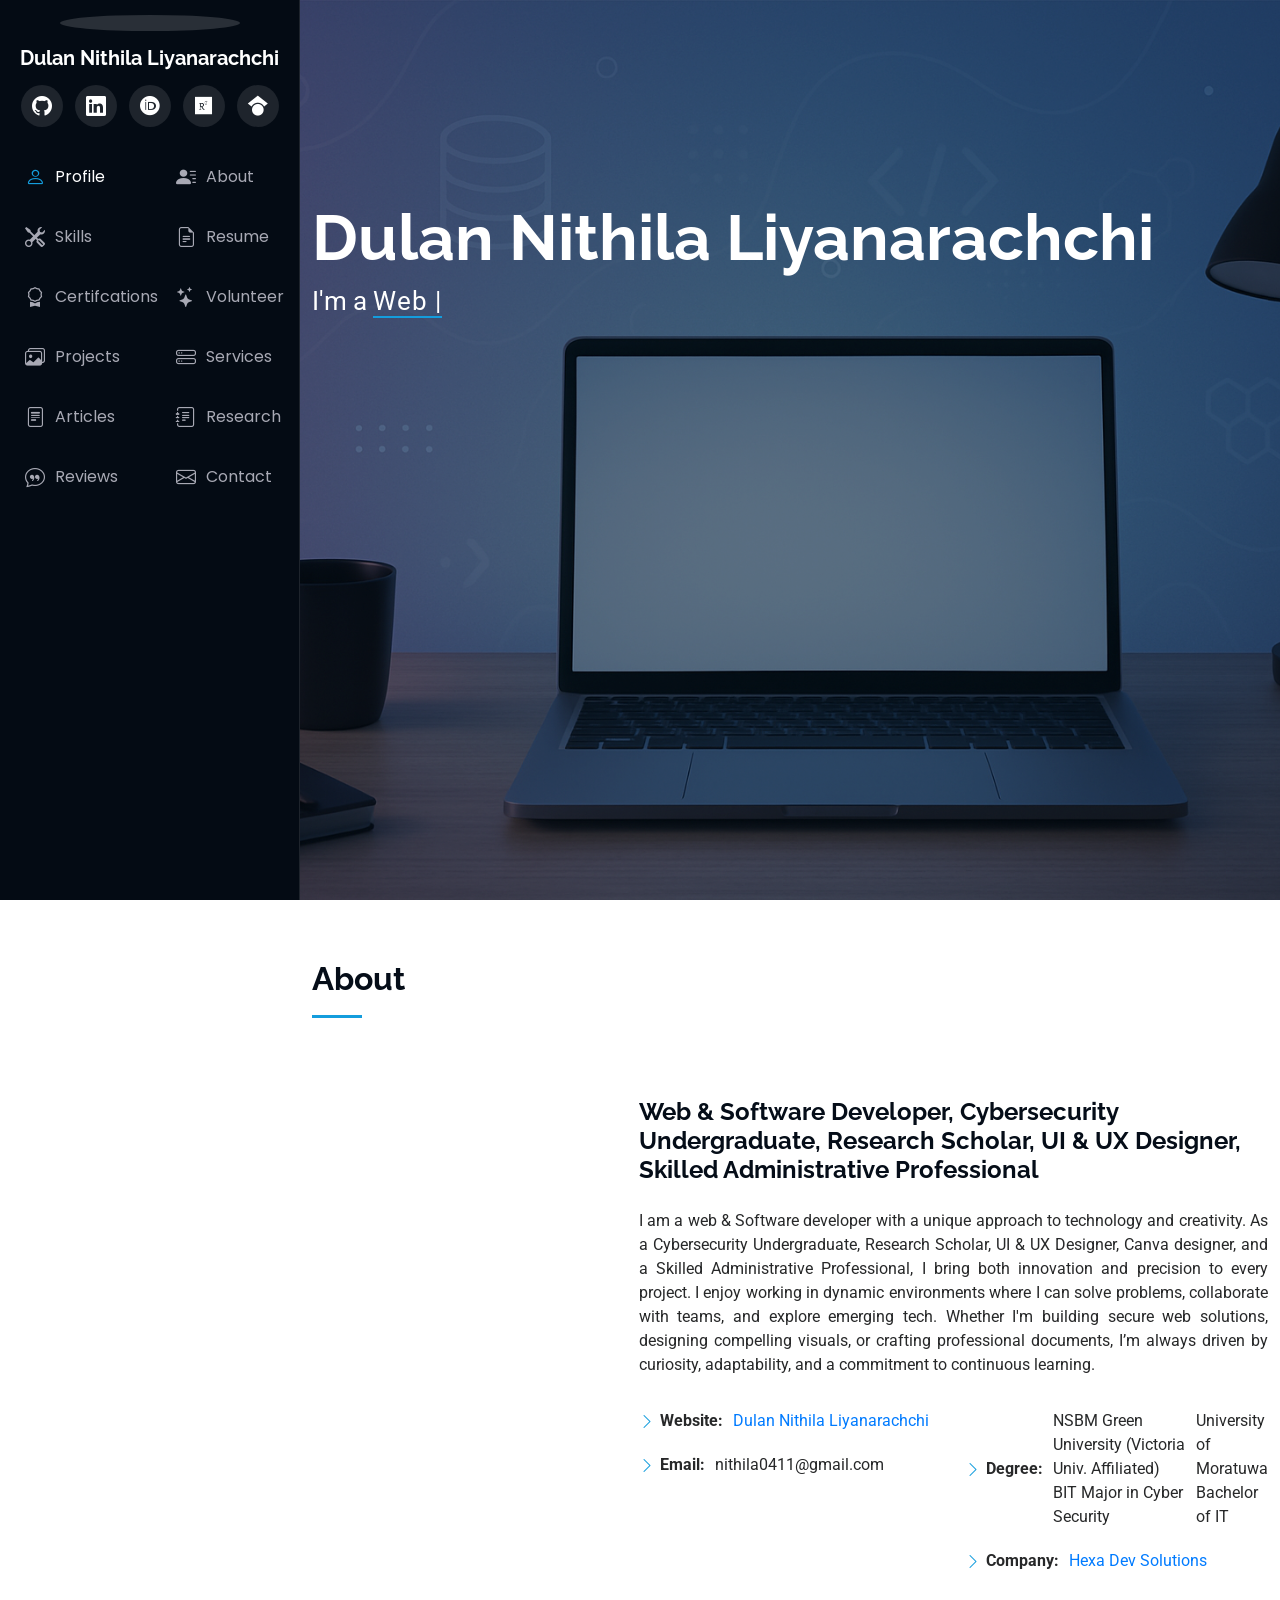
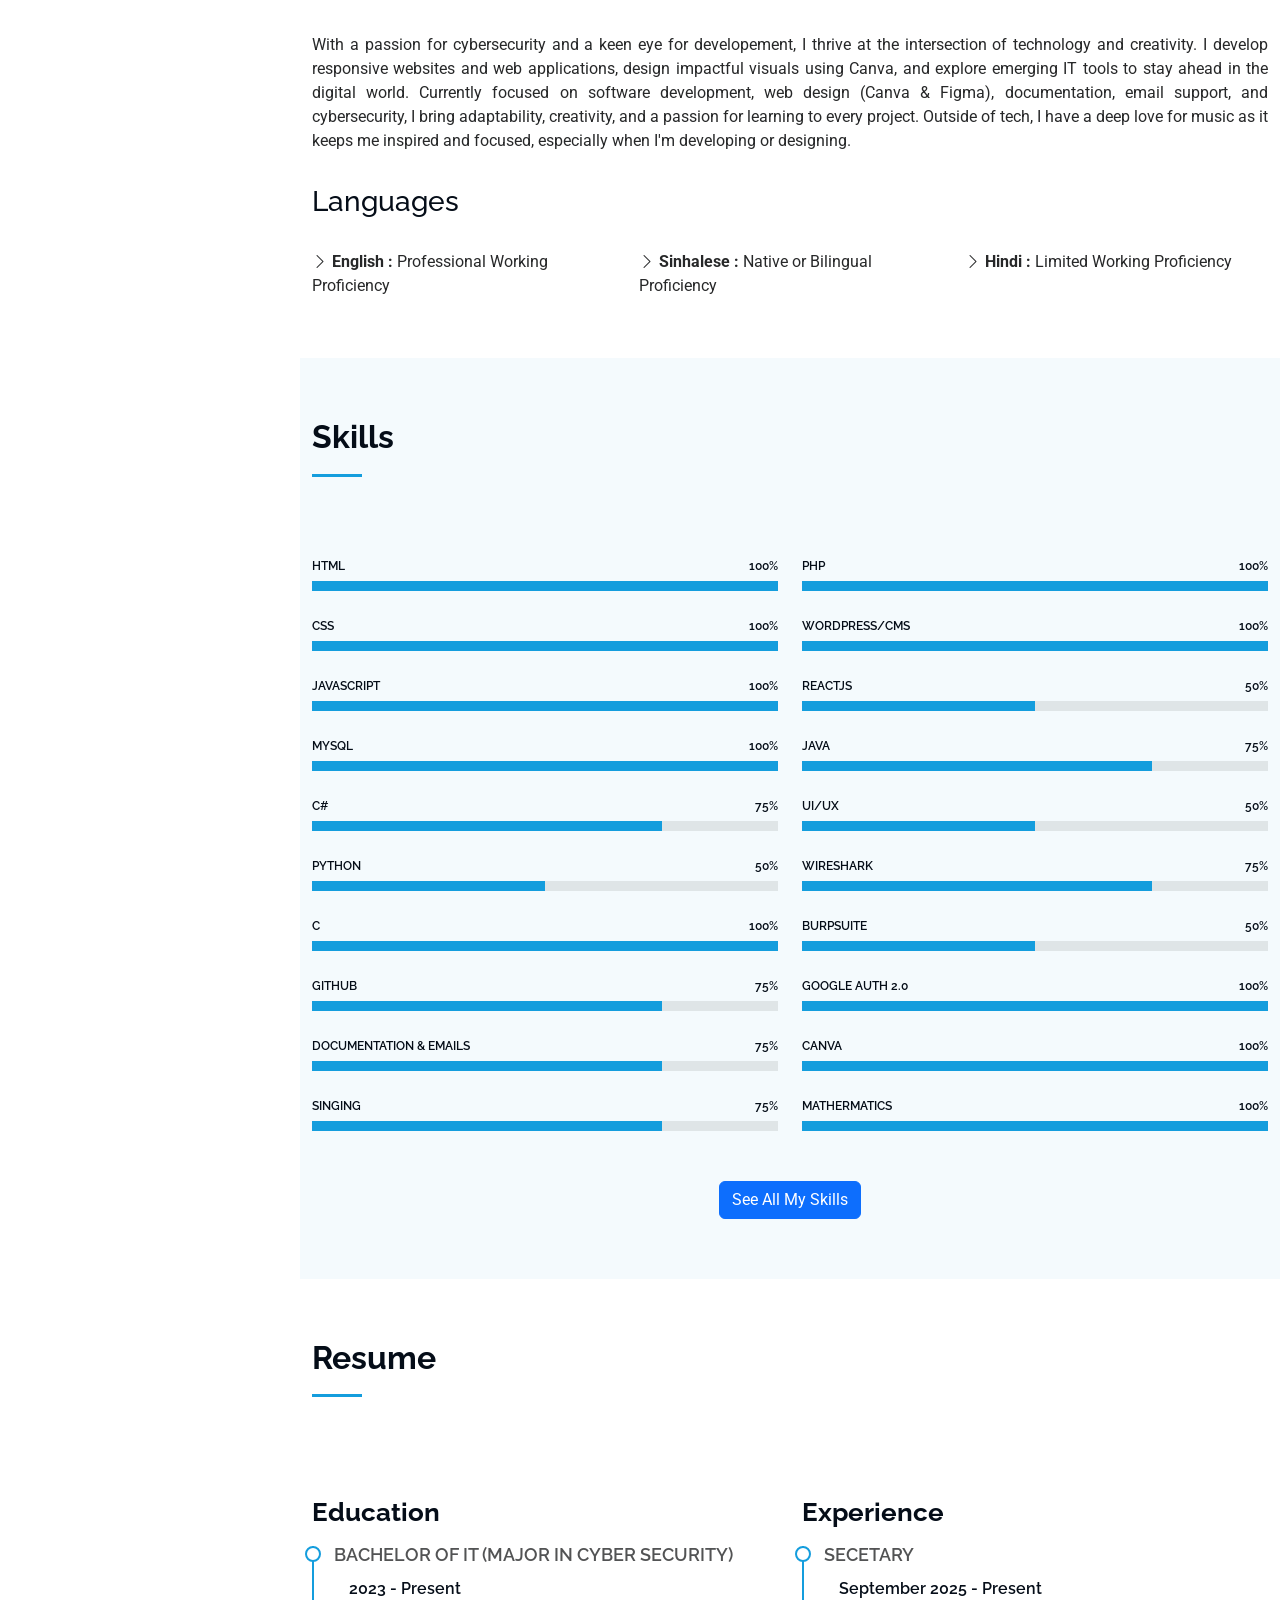
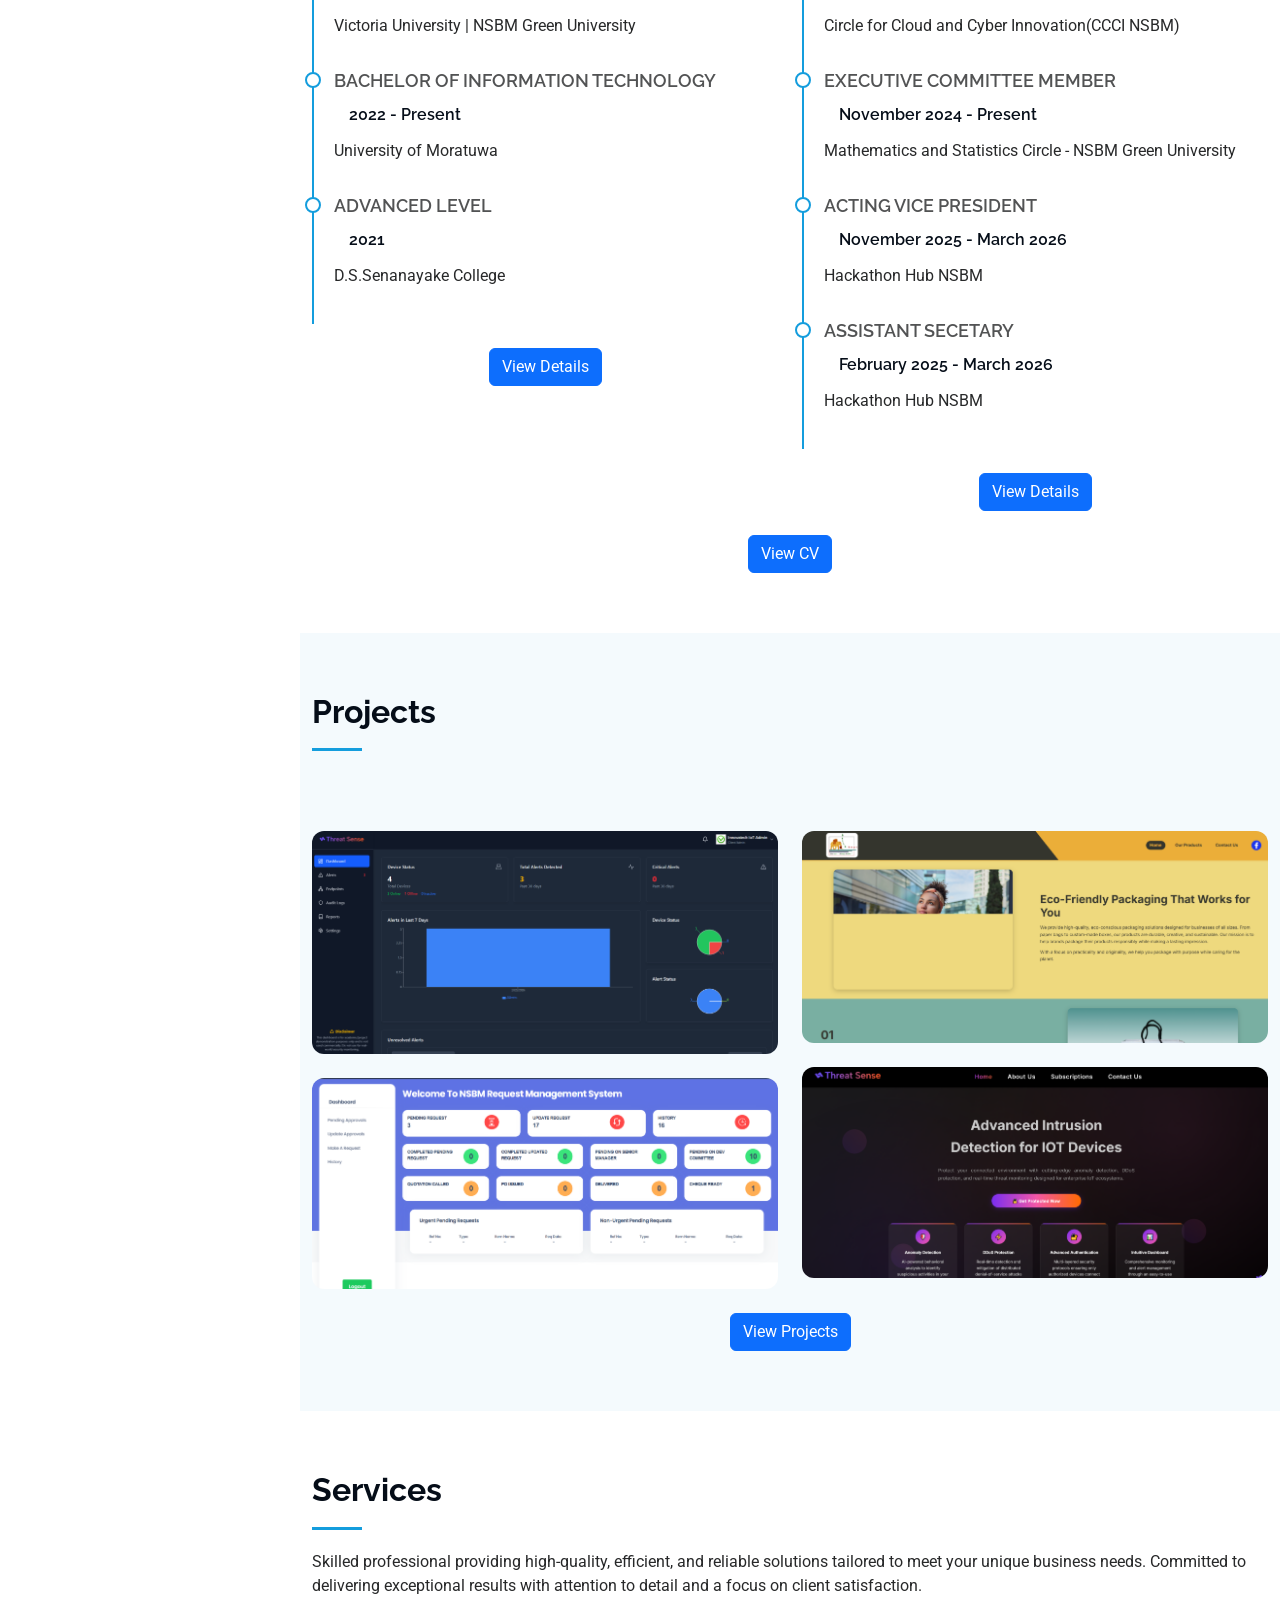
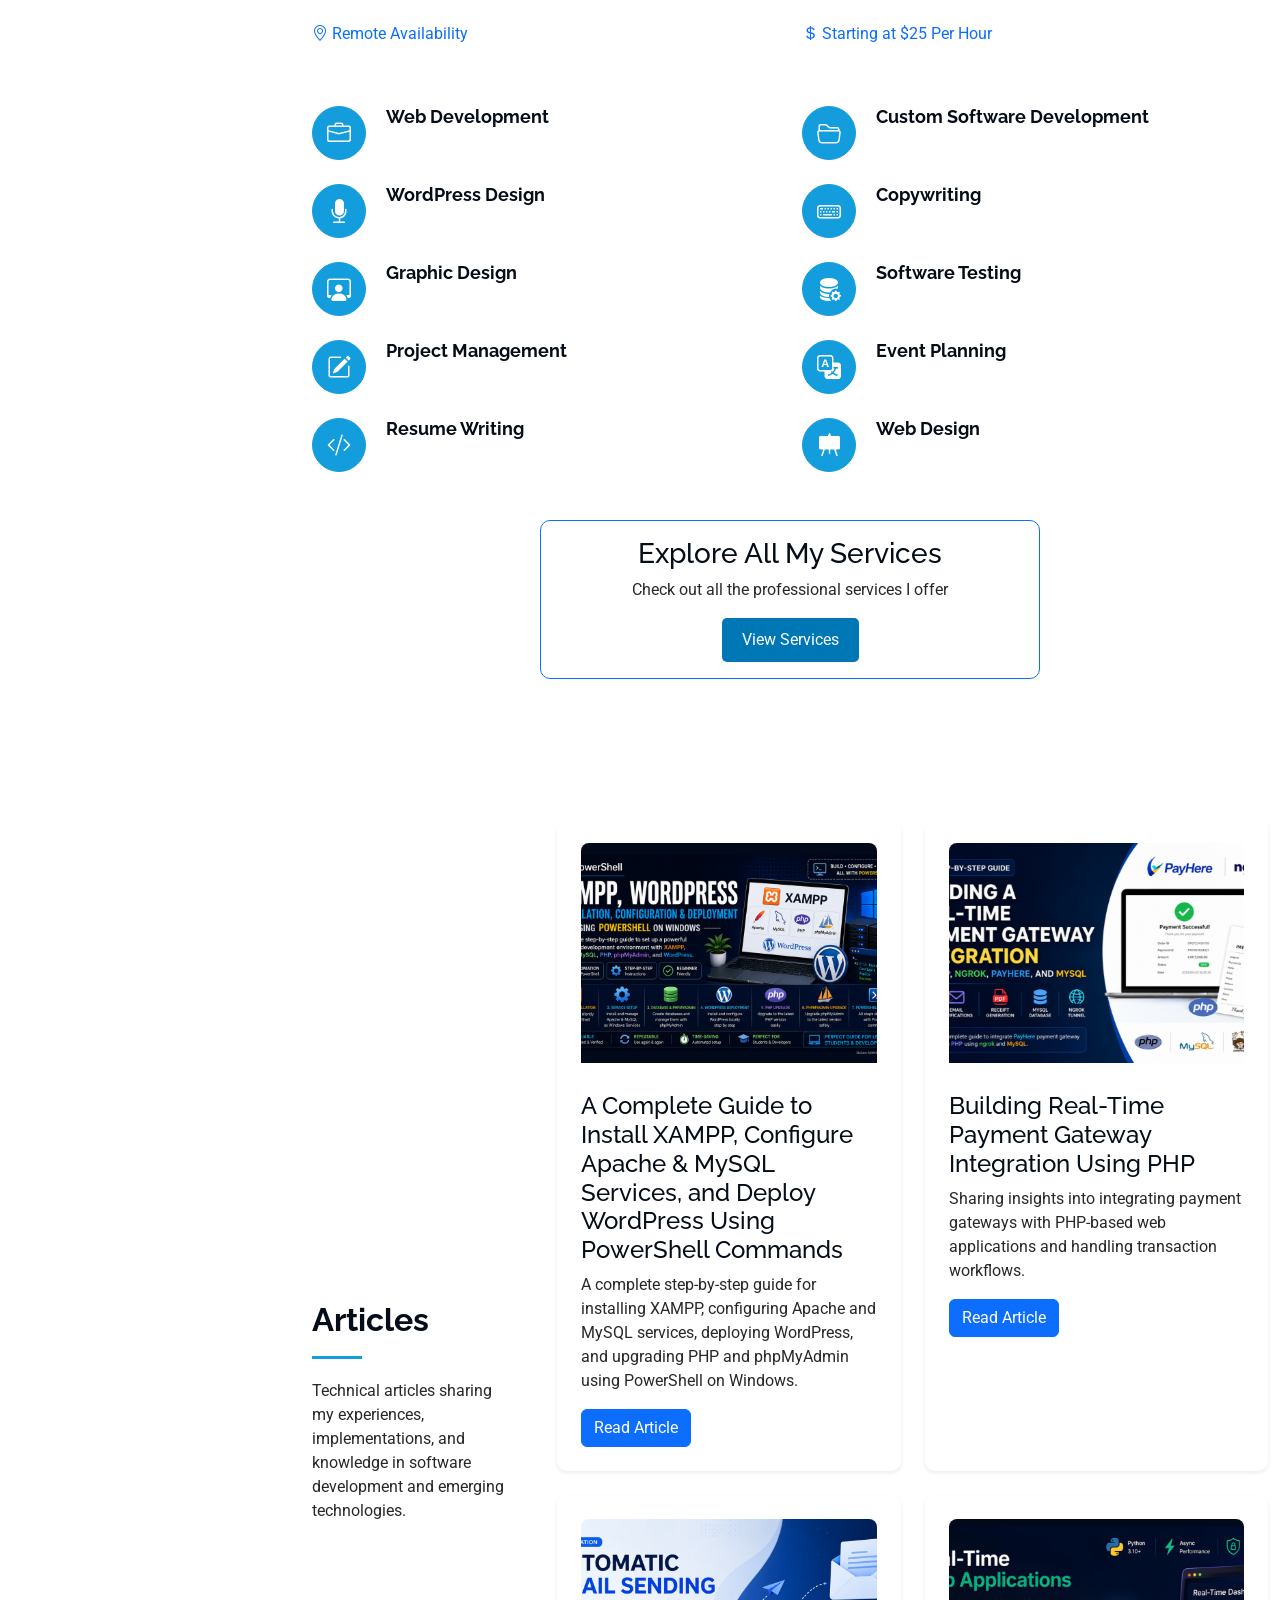
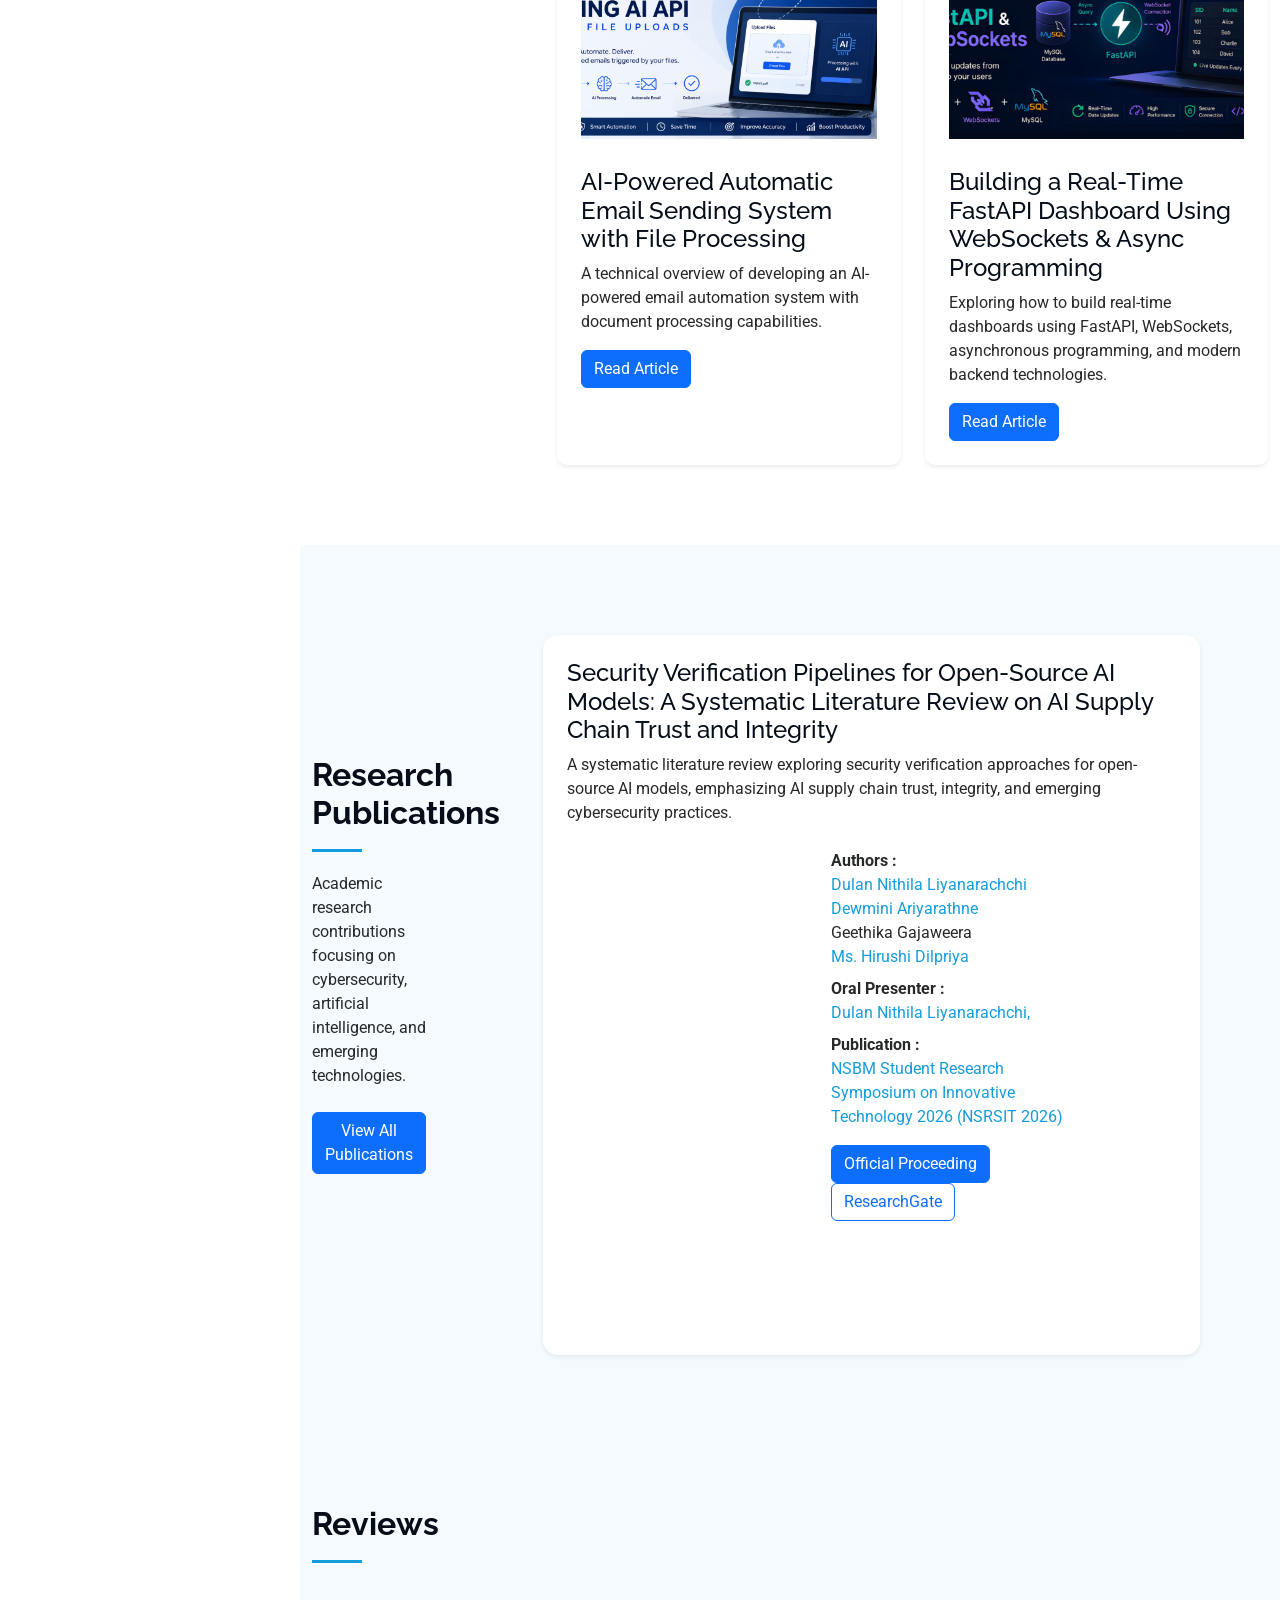
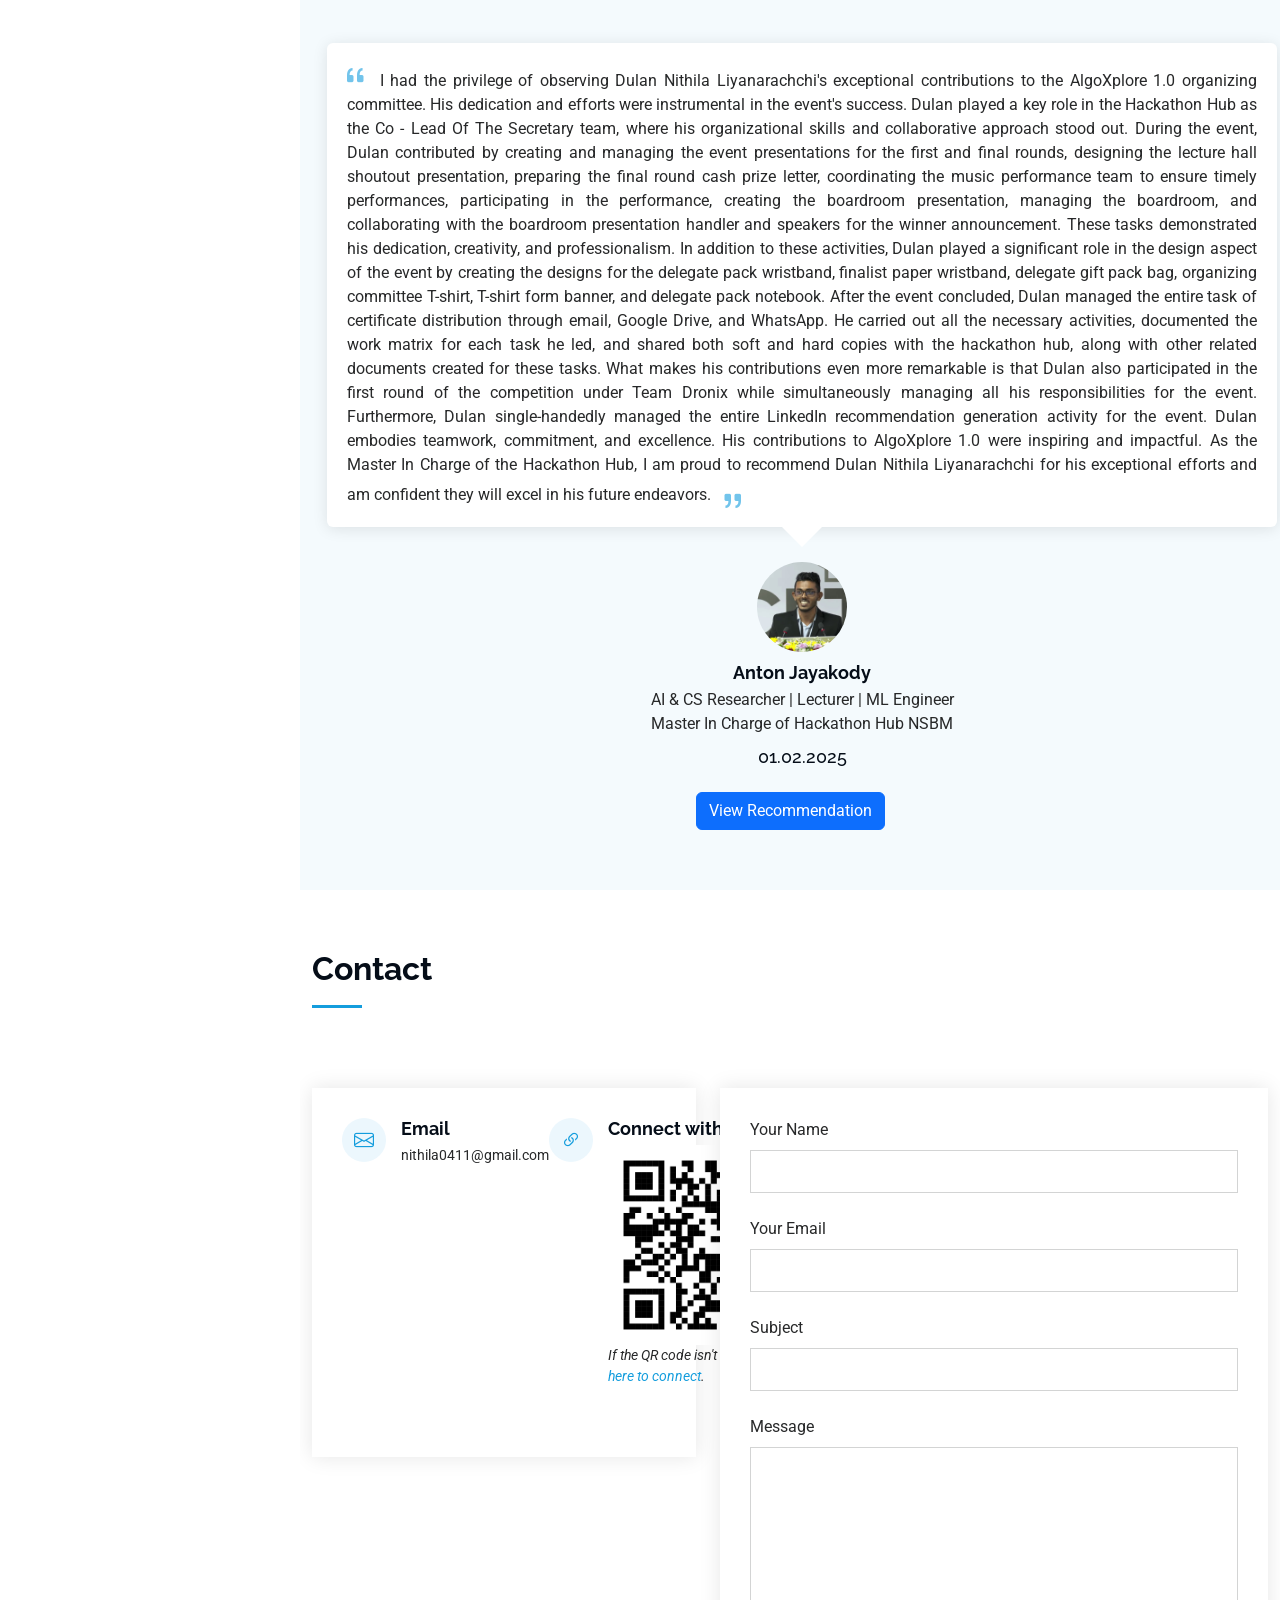
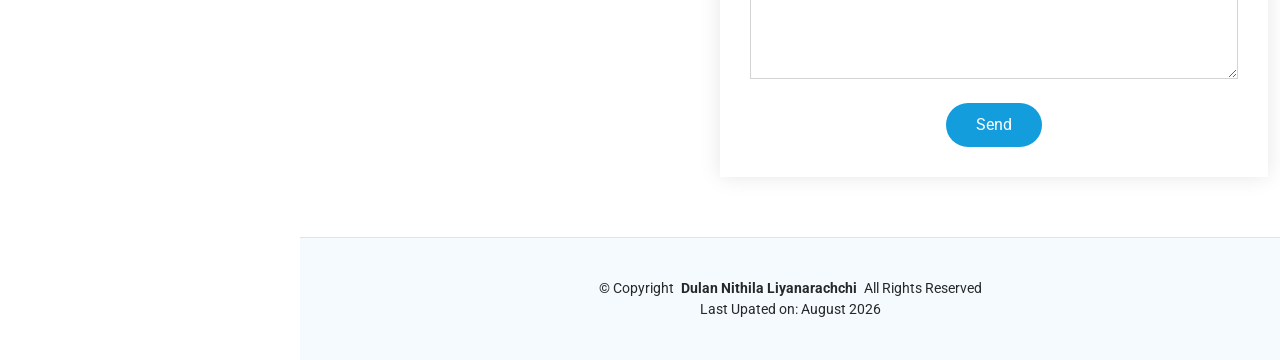
==== index.html @ 4b2e8a1f "Update index.html" ====
<!DOCTYPE html>
<html lang="en">
<head>
  <meta charset="utf-8">
  <meta content="width=device-width, initial-scale=1.0" name="viewport">
  <title>Dulan Nithila Liyanarachchi</title>
  <meta name="description" content="Hi, I'm Dulan Nithila Liyanarachchi - a Web developer and a Canva designer, Responsive Websites with modern technologies. View my work and get in touch!">
  <meta name="keywords" content="web developer, portfolio, responsive design, HTML, CSS, JavaScript, PHP, MySQL, ReactJS, FastAPI, WebSockets, payment gateway integration, AI-powered email automation, cybersecurity, cybersecurity undergraduate, cyber security, AI research, cybersecurity research, AI supply chain security, academic publication, systematic literature review, LinkedIn articles, website developer, UI/UX, front-end developer, Canva designer, IT explorer, Dulan Nithila Liyanarachchi, Dulan Liyanarachchi, Nithila Liyanarachchi, NSBM Green University, Victoria University, University of Moratuwa, Sri Lanka">
  <meta name="author" content="Dulan Nithila Liyanarachchi">
  <meta name="viewport" content="width=device-width, initial-scale=1.0">
  <!-- Favicons -->
  <link href="assets/img/favicon.png" rel="icon">
  <!-- Fonts -->
  <link href="https://fonts.googleapis.com" rel="preconnect">
  <link href="https://fonts.gstatic.com" rel="preconnect" crossorigin>
  <link href="https://fonts.googleapis.com/css2?family=Roboto:ital,wght@0,100;0,300;0,400;0,500;0,700;0,900;1,100;1,300;1,400;1,500;1,700;1,900&family=Poppins:ital,wght@0,100;0,200;0,300;0,400;0,500;0,600;0,700;0,800;0,900;1,100;1,200;1,300;1,400;1,500;1,600;1,700;1,800;1,900&family=Raleway:ital,wght@0,100;0,200;0,300;0,400;0,500;0,600;0,700;0,800;0,900;1,100;1,200;1,300;1,400;1,500;1,600;1,700;1,800;1,900&display=swap" rel="stylesheet">
  <!-- Vendor CSS Files -->
  <link href="assets/vendor/bootstrap/css/bootstrap.min.css" rel="stylesheet">
  <link href="assets/vendor/bootstrap-icons/bootstrap-icons.css" rel="stylesheet">
  <link href="assets/vendor/aos/aos.css" rel="stylesheet">
  <link href="assets/vendor/glightbox/css/glightbox.min.css" rel="stylesheet">
  <link href="assets/vendor/swiper/swiper-bundle.min.css" rel="stylesheet">
  <link rel="stylesheet" href="https://cdnjs.cloudflare.com/ajax/libs/font-awesome/6.5.2/css/all.min.css">
  <!-- Main CSS File -->
  <link href="assets/main.css" rel="stylesheet">
</head>
<body class="index-page">
  <header id="header" class="header dark-background d-flex flex-column">
    <i class="header-toggle d-xl-none bi bi-list"></i>
    <div class="profile-img"><a href="index.html"><img src="assets/img/my-profile-img.png" alt="" class="img-fluid rounded-circle"></a></div>
    <a href="index.html" class="logo d-flex align-items-center justify-content-center"><h1 style="font-size: 20px;" class="sitename">Dulan Nithila Liyanarachchi</h1></a>
    <div class="social-links text-center">
      <a href="https://github.com/NithilaLD/" target="_blank" class="github"><i class="bi bi-github"></i></a>
      <a href="https://www.linkedin.com/in/dulan-nithila-liyanarachchi-563a7121a/" target="_blank" class="linkedin"><i class="bi bi-linkedin"></i></a>
      <a href="https://orcid.org/0009-0003-6545-277X" target="_blank" class="orcid"><i class="fa-brands fa-orcid"></i></a>
      <a href="https://www.researchgate.net/profile/Dulan-Liyanarachchi?ev=hdr_xprf" target="_blank" class="researchgate"><i class="fa-brands fa-researchgate"></i></a>
      <a href="https://scholar.google.com/citations?user=wedLujYAAAAJ&hl=en" target="_blank" class="googlescholar"><i class="fa-brands fa-google-scholar"></i></a>
    </div>
    <nav id="navmenu" class="navmenu">
      <div class="row">
          <div class="col-lg-6">
            <ul>
              <li><a href="#hero" class="active"><i class="bi bi-person navicon"></i>Profile</a></li>
              <li><a href="#skills"><i class="bi bi-tools fill navicon"></i>Skills</a></li>
              <li><a href="https://www.linkedin.com/in/dulan-nithila-liyanarachchi-563a7121a/details/certifications/" target="_blank"><i class="bi bi-award navicon"></i>Certifcations</a></li>
              <li><a href="#portfolio"><i class="bi bi-images navicon"></i>Projects</a></li>
              <li><a href="#articles"><i class="bi bi-file-text navicon"></i>Articles</a></li>
              <li><a href="#testimonials"><i class="bi bi-chat-quote navicon"></i>Reviews</a></li>
            </ul>
          </div>&nbsp;
          <div class="col-lg-4">
            <ul>
              <li><a href="#about"><i class="bi bi-person-lines-fill navicon"></i> About</a></li>
              <li><a href="#resume"><i class="bi bi-file-earmark-text navicon"></i>Resume</a></li>
              <li><a href="https://www.linkedin.com/in/dulan-nithila-liyanarachchi-563a7121a/details/volunteering-experiences/" target="_blank"><i class="bi bi-stars navicon"></i>Volunteer</a></li>
              <li><a href="#services"><i class="bi bi-hdd-stack navicon"></i>Services</a></li>
              <li><a href="#research"><i class="bi bi-journal-text navicon"></i>Research</a></li>
              <li><a href="#contact"><i class="bi bi-envelope navicon"></i>Contact</a></li>
            </ul>
          </div>
      </div>
    </nav>
  </header>
  <main class="main">
    <!-- Hero Section -->
    <section id="hero" class="hero section dark-background">
      <img src="assets/img/hero-bg.png" alt="hero-bg" data-aos="fade-in">
      <div class="container" data-aos="fade-up" data-aos-delay="100">
        <h2 style="margin-top: -250px;">Dulan Nithila Liyanarachchi</h2>
        <p>I'm a <span class="typed" data-typed-items="Web & Software Developer, Cybersecurity Undergraduate, Research Scholar, UI & UX Designer, Canva Designer, IT Explorer, Skilled Administrative Professional"> Web & Software Developer</span><span class="typed-cursor typed-cursor--blink" aria-hidden="true"></span><span class="typed-cursor typed-cursor--blink" aria-hidden="true"></span></p>
      </div>
    </section>
    <!-- /Hero Section -->
    <!-- About Section -->
     <section id="about" class="about section">
      <!-- Section Title -->
      <div class="container section-title" data-aos="fade-up">
        <h2>About</h2>
      </div><!-- End Section Title -->
      <div class="container" data-aos="fade-up" data-aos-delay="100">
        <div class="row gy-4 justify-content-center">
          <div class="col-lg-4">
            <img src="assets/img/my-profile-img.png" class="img-fluid" alt="">
          </div>
          <div class="col-lg-8 content">
            <h2>Web & Software Developer, Cybersecurity Undergraduate, Research Scholar, UI & UX Designer, Skilled Administrative Professional</h2>
            <p class="fst py-3" style="text-align: justify;">
              I am a web & Software developer with a unique approach to technology and creativity. As a Cybersecurity Undergraduate, Research Scholar, UI & UX Designer, Canva designer, and a Skilled Administrative Professional, I bring both innovation and precision to every project. I enjoy working in dynamic environments where I can solve problems, collaborate with teams, and explore emerging tech. Whether I'm building secure web solutions, designing compelling visuals, or crafting professional documents, I’m always driven by curiosity, adaptability, and a commitment to continuous learning.
            </p>
            <div class="row">
              <div class="col-lg-6">
                <ul>
                  <li><i class="bi bi-chevron-right"></i> <strong>Website:</strong> <span><a href="https://nithilald.github.io/Dulan-Nithila-Liyanarachchi/" target="_blank" style="color:#007bff;">Dulan Nithila Liyanarachchi</a></span></li>
                  <li><i class="bi bi-chevron-right"></i> <strong>Email:</strong> <span>nithila0411@gmail.com</span></li>
                </ul>
              </div>
              <div class="col-lg-6">
                <ul>
                  <li><i class="bi bi-chevron-right"></i> <strong>Degree:</strong> <span>NSBM Green University (Victoria Univ. Affiliated)<br>BIT Major in Cyber Security</span><br><span>University of Moratuwa<br>Bachelor of IT</span></li>
                  <li><i class="bi bi-chevron-right"></i> <strong>Company:</strong> <span><a href="https://hexadev8.github.io/Hexa-Dev-Solutions/" target="_blank" style="color:#007bff;">Hexa Dev Solutions</a></span></li>
                </ul>
              </div>
            </div>
          </div>
          <p class="py-3" style="text-align: justify;">
          With a passion for cybersecurity and a keen eye for developement, I thrive at the intersection of technology and creativity. I develop responsive websites and web applications, design impactful visuals using Canva, and explore emerging IT tools to stay ahead in the digital world. Currently focused on software development, web design (Canva & Figma), documentation, email support, and cybersecurity, I bring adaptability, creativity, and a passion for learning to every project. Outside of tech, I have a deep love for music as it keeps me inspired and focused, especially when I'm developing or designing.
          </p>
        </div>
        <strong><h3>Languages</h3></strong><br>
        <div class="row">
          <div class="col-lg-4">
            <i class="bi bi-chevron-right"></i> <strong>English : </strong> <span>Professional Working Proficiency</span>
          </div>
          <div class="col-lg-4">
            <i class="bi bi-chevron-right"></i> <strong>Sinhalese :</strong> <span>Native or Bilingual Proficiency</span>
          </div>
          <div class="col-lg-4">
            <i class="bi bi-chevron-right"></i> <strong>Hindi : </strong> <span>Limited Working Proficiency</span>
          </div>
        </div>
      </div>

    </section><!-- /About Section -->

    <!-- Skills Section -->
    <section id="skills" class="skills section light-background">

      <!-- Section Title -->
      <div class="container section-title" data-aos="fade-up">
        <h2>Skills</h2>
      </div><!-- End Section Title -->

      <div class="container" data-aos="fade-up" data-aos-delay="100">

        <div class="row skills-content skills-animation">

          <div class="col-lg-6">

            <div class="progress">
              <span class="skill"><span>HTML</span> <i class="val">100%</i></span>
              <div class="progress-bar-wrap">
                <div class="progress-bar" role="progressbar" aria-valuenow="100" aria-valuemin="0" aria-valuemax="100"></div>
              </div>
            </div><!-- End Skills Item -->

            <div class="progress">
              <span class="skill"><span>CSS</span> <i class="val">100%</i></span>
              <div class="progress-bar-wrap">
                <div class="progress-bar" role="progressbar" aria-valuenow="100" aria-valuemin="0" aria-valuemax="100"></div>
              </div>
            </div><!-- End Skills Item -->

            <div class="progress">
              <span class="skill"><span>JavaScript</span> <i class="val">100%</i></span>
              <div class="progress-bar-wrap">
                <div class="progress-bar" role="progressbar" aria-valuenow="100" aria-valuemin="0" aria-valuemax="100"></div>
              </div>
            </div><!-- End Skills Item -->

            <div class="progress">
              <span class="skill"><span>MYSQL</span> <i class="val">100%</i></span>
              <div class="progress-bar-wrap">
                <div class="progress-bar" role="progressbar" aria-valuenow="100" aria-valuemin="0" aria-valuemax="100"></div>
              </div>
            </div><!-- End Skills Item -->

            <div class="progress">
              <span class="skill"><span>C#</span> <i class="val">75%</i></span>
              <div class="progress-bar-wrap">
                <div class="progress-bar" role="progressbar" aria-valuenow="75" aria-valuemin="0" aria-valuemax="100"></div>
              </div>
            </div><!-- End Skills Item -->

            <div class="progress">
              <span class="skill"><span>Python</span> <i class="val">50%</i></span>
              <div class="progress-bar-wrap">
                <div class="progress-bar" role="progressbar" aria-valuenow="50" aria-valuemin="0" aria-valuemax="100" style="width: 50%;"></div>
              </div>
            </div>

            <div class="progress">
              <span class="skill"><span>C</span> <i class="val">100%</i></span>
              <div class="progress-bar-wrap">
                <div class="progress-bar" role="progressbar" aria-valuenow="100" aria-valuemin="0" aria-valuemax="100" style="width: 100%;"></div>
              </div>
            </div>

            <div class="progress">
              <span class="skill"><span>GitHub</span> <i class="val">75%</i></span>
              <div class="progress-bar-wrap">
                <div class="progress-bar" role="progressbar" aria-valuenow="75" aria-valuemin="0" aria-valuemax="100" style="width: 75%;"></div>
              </div>
            </div>

            <div class="progress">
              <span class="skill"><span>Documentation & Emails</span> <i class="val">75%</i></span>
              <div class="progress-bar-wrap">
                <div class="progress-bar" role="progressbar" aria-valuenow="75" aria-valuemin="0" aria-valuemax="100"></div>
              </div>
            </div><!-- End Skills Item -->

            <div class="progress">
              <span class="skill"><span>Singing</span> <i class="val">75%</i></span>
              <div class="progress-bar-wrap">
                <div class="progress-bar" role="progressbar" aria-valuenow="75" aria-valuemin="0" aria-valuemax="100"></div>
              </div>
            </div><!-- End Skills Item -->

          </div>

          <div class="col-lg-6">

            <div class="progress">
              <span class="skill"><span>PHP</span> <i class="val">100%</i></span>
              <div class="progress-bar-wrap">
                <div class="progress-bar" role="progressbar" aria-valuenow="100" aria-valuemin="0" aria-valuemax="100"></div>
              </div>
            </div><!-- End Skills Item -->

            <div class="progress">
              <span class="skill"><span>WordPress/CMS</span> <i class="val">100%</i></span>
              <div class="progress-bar-wrap">
                <div class="progress-bar" role="progressbar" aria-valuenow="100" aria-valuemin="0" aria-valuemax="100"></div>
              </div>
            </div><!-- End Skills Item -->

            <div class="progress">
              <span class="skill"><span>ReactJS</span> <i class="val">50%</i></span>
              <div class="progress-bar-wrap">
                <div class="progress-bar" role="progressbar" aria-valuenow="50" aria-valuemin="0" aria-valuemax="100"></div>
              </div>
            </div><!-- End Skills Item -->

            <div class="progress">
              <span class="skill"><span>Java</span> <i class="val">75%</i></span>
              <div class="progress-bar-wrap">
                <div class="progress-bar" role="progressbar" aria-valuenow="75" aria-valuemin="0" aria-valuemax="100"></div>
              </div>
            </div><!-- End Skills Item -->

            <div class="progress">
              <span class="skill"><span>UI/UX</span> <i class="val">50%</i></span>
              <div class="progress-bar-wrap">
                <div class="progress-bar" role="progressbar" aria-valuenow="50" aria-valuemin="0" aria-valuemax="100"></div>
              </div>
            </div><!-- End Skills Item -->

            <div class="progress">
              <span class="skill"><span>Wireshark</span> <i class="val">75%</i></span>
              <div class="progress-bar-wrap">
                <div class="progress-bar" role="progressbar" aria-valuenow="75" aria-valuemin="0" aria-valuemax="100" style="width: 75%;"></div>
              </div>
            </div>

            <div class="progress">
              <span class="skill"><span>BurpSuite</span> <i class="val">50%</i></span>
              <div class="progress-bar-wrap">
                <div class="progress-bar" role="progressbar" aria-valuenow="50" aria-valuemin="0" aria-valuemax="100" style="width: 50%;"></div>
              </div>
            </div>

            <div class="progress">
              <span class="skill"><span>Google Auth 2.0</span> <i class="val">100%</i></span>
              <div class="progress-bar-wrap">
                <div class="progress-bar" role="progressbar" aria-valuenow="100" aria-valuemin="0" aria-valuemax="100" style="width: 100%;"></div>
              </div>
            </div>

            <div class="progress">
              <span class="skill"><span>Canva</span> <i class="val">100%</i></span>
              <div class="progress-bar-wrap">
                <div class="progress-bar" role="progressbar" aria-valuenow="100" aria-valuemin="0" aria-valuemax="100"></div>
              </div>
            </div><!-- End Skills Item -->

            <div class="progress">
              <span class="skill"><span>Mathermatics</span> <i class="val">100%</i></span>
              <div class="progress-bar-wrap">
                <div class="progress-bar" role="progressbar" aria-valuenow="100" aria-valuemin="0" aria-valuemax="100"></div>
              </div>
            </div><!-- End Skills Item -->

          </div>

        </div>

      </div>
      <div class="text-center mt-4">
        <a href="https://www.linkedin.com/in/dulan-nithila-liyanarachchi-563a7121a/details/skills/" target="_blank" class="btn btn-primary" >See All My Skills</a>
      </div>
    </section><!-- /Skills Section -->

    <!-- Resume Section -->
    <section id="resume" class="resume section">

      <!-- Section Title -->
      <div class="container section-title" data-aos="fade-up">
        <h2>Resume</h2>
      </div><!-- End Section Title -->

      <div class="container">

        <div class="row">

          <div class="col-lg-6" data-aos="fade-up" data-aos-delay="100">

            <h3 class="resume-title">Education</h3>
            <div class="resume-item">
              <h4>Bachelor Of IT (Major In Cyber Security)</h4>
              <h5>2023 - Present</h5>
              <p>Victoria University | NSBM Green University</p>
            </div><!-- Edn Resume Item -->

            <div class="resume-item">
              <h4>Bachelor Of Information Technology</h4>
              <h5>2022 - Present</h5>
              <p>University of Moratuwa</p>
            </div><!-- Edn Resume Item -->

            <div class="resume-item">
              <h4>Advanced Level</h4>
              <h5>2021</h5>
              <p>D.S.Senanayake College</p>
            </div><!-- Edn Resume Item -->
            <div class="text-center mt-4" data-aos="fade-up" data-aos-delay="200">
              <a href="https://www.linkedin.com/in/dulan-nithila-liyanarachchi-563a7121a/details/education/" target="_blank" class="btn btn-primary" >View Details</a>
            </div>
          </div>

          <div class="col-lg-6" data-aos="fade-up" data-aos-delay="200">
            <h3 class="resume-title">Experience</h3>
            <div class="resume-item">
              <h4>Secetary</h4>
              <h5>September 2025 - Present</h5>
              <p>Circle for Cloud and Cyber Innovation(CCCI NSBM)</p>
            </div><!-- Edn Resume Item -->
            <div class="resume-item">
              <h4>Executive Committee Member</h4>
              <h5>November 2024 - Present</h5>
              <p>Mathematics and Statistics Circle - NSBM Green University</p>
            </div><!-- Edn Resume Item -->
            <div class="resume-item">
              <h4>Acting Vice President</h4>
              <h5>November 2025 - March 2026</h5>
              <p>Hackathon Hub NSBM</p>
            </div><!-- Edn Resume Item -->
             <div class="resume-item">
              <h4>Assistant Secetary</h4>
              <h5>February 2025 - March 2026</h5>
              <p>Hackathon Hub NSBM</p>
            </div><!-- Edn Resume Item -->
            <div class="text-center mt-4" data-aos="fade-up" data-aos-delay="200">
              <a href="https://www.linkedin.com/in/dulan-nithila-liyanarachchi-563a7121a/details/experience/" target="_blank" class="btn btn-primary" >View Details</a>
            </div>
          </div>
          <div class="text-center mt-4">
            <a href="https://canva.link/vhag8j6pnyue2uh" target="_blank" class="btn btn-primary" >View CV</a>
          </div>

        </div>

      </div>

    </section><!-- /Resume Section -->

    <!-- Portfolio Section -->
    <section id="portfolio" class="portfolio section light-background">

      <!-- Section Title -->
      <div class="container section-title" data-aos="fade-up">
        <h2>Projects</h2>
        </div><!-- End Section Title -->

      <div class="container">

        <div class="isotope-layout" data-default-filter="*" data-layout="masonry" data-sort="original-order">

          <div class="row gy-4 isotope-container" data-aos="fade-up" data-aos-delay="200">

            <div class="col-lg-6 col-md-8 portfolio-item isotope-item filter-app">
              <div class="portfolio-content h-100">
                <img src="assets/img/project3.png" class="img-fluid" alt="">
                <div class="portfolio-info" style="background-color: rgba(0, 0, 0, 0.75);">
                  <p>ThreatSense IoT: Distributed & Light-Weight Network Intrusion Detection System<br>May 2025 - Mar 2026<br>Univeristy of Victoria - Year 3 Capstone Project<br>Fast API, React, TypeScript, Tailwind CSS, Recharts, Scikit-learn, Pandas, NumPy, Joblib, Suricata, PostgreSQL, asyncpg, Wire Guard VPN, Docker, NGINX</p>
                  <a href="assets/img/project3.png" title="MathMaster Competition Platform" data-gallery="portfolio-gallery-app" class="glightbox preview-link"><i class="bi bi-zoom-in"></i></a>
                </div>
              </div>
            </div><!-- End Portfolio Item -->
            <div class="col-lg-6 col-md-8 portfolio-item isotope-item filter-app">
              <div class="portfolio-content h-100">
                <img src="assets/img/project1.png" class="img-fluid" alt="">
                <div class="portfolio-info" style="background-color: rgba(0, 0, 0, 0.75);">
                  <p>Hello Bags - Eco-friendly Packaging(Bags and Boxes) Website<br>Sep 2025 - Oct 2025<br>Client Website - hello bags lk owned by A.S. Ambepitiya. <br>HTML, CSS, JS, PHP, MYSQL</p>
                  <a href="assets/img/project1.png" title="hello bags lk" data-gallery="portfolio-gallery-app" class="glightbox preview-link"><i class="bi bi-zoom-in"></i></a>
                  <a href="https://www.hellobagslk.com/" title="Website" class="details-link"><i class="bi bi-link-45deg"></i></a>
                </div>
              </div>
            </div><!-- End Portfolio Item -->
            <div class="col-lg-6 col-md-8 portfolio-item isotope-item filter-app">
              <div class="portfolio-content h-100">
                <img src="assets/img/project2.png" class="img-fluid" alt="">
                <div class="portfolio-info" style="background-color: rgba(0, 0, 0, 0.50);">
                  <p>ThreatSense IDS Business Proposal, Website and Mobile App<br>Jun 2025 - Jul 2025<br>Univeristy of Victoria - Year 3 Semester 1 Small IT Business Module<br>HTML, CSS, JS, Android(Java/Kotlin), Github and Github Pages</p>
                  <a href="assets/img/project2.png" title="ThreatSense IDS Marketing Website" data-gallery="portfolio-gallery-app" class="glightbox preview-link"><i class="bi bi-zoom-in"></i></a>
                  <a href="https://dersett.github.io/Small_ITBusiness/" title="Website" class="details-link"><i class="bi bi-link-45deg"></i></a>
                </div>
              </div>
            </div><!-- End Portfolio Item -->
            <div class="col-lg-6 col-md-8 portfolio-item isotope-item filter-app">
              <div class="portfolio-content h-100">
                <img src="assets/img/project4.png" class="img-fluid" alt="">
                <div class="portfolio-info" style="background-color: rgba(0, 0, 0, 0.75);">
                  <p>NSBM Purchase Requisition System<br>Jan 2024 - Dec 2024<br>NSBM Green University - Internal System<br>HTML, CSS, JS, PHP, MYSQL</p>
                  <a href="assets/img/project4.png" title="NSBM Purchase Requisition System" data-gallery="portfolio-gallery-app" class="glightbox preview-link"><i class="bi bi-zoom-in"></i></a>
                </div>
              </div>
            </div><!-- End Portfolio Item -->
          </div><!-- End Portfolio Container -->
          <div class="text-center mt-4">
            <a href="https://www.linkedin.com/in/dulan-nithila-liyanarachchi-563a7121a/details/projects/" target="_blank" class="btn btn-primary" >View Projects</a>
          </div>
        </div>

      </div>

    </section><!-- /Portfolio Section -->

    <!-- Services Section -->
    <section id="services" class="services section">

      <!-- Section Title -->
      <div class="container section-title" data-aos="fade-up">
        <h2>Services</h2>
        <p>Skilled professional providing high-quality, efficient, and reliable solutions tailored to meet your unique business needs. Committed to delivering exceptional results with attention to detail and a focus on client satisfaction.</p>
        <br>
        <div class="row">
          <div class="col-lg-6" style="color:#0d6efd"><i class="bi bi-geo-alt"></i> Remote Availability</div>
          <div class="col-lg-6" style="color:#0d6efd"><i class="bi bi-currency-dollar"></i> Starting at $25 Per Hour </div>
        </div>
      </div><!-- End Section Title -->

      <div class="container">

        <div class="row gy-4">
         
          <div class="col-lg-6 col-md-8 service-item d-flex" data-aos="fade-up" data-aos-delay="100">
            <div class="icon flex-shrink-0"><i class="bi bi-briefcase"></i></div>
            <div><h4 class="title">Web Development</h4></div>
          </div>
          <!-- End Service Item -->

          <div class="col-lg-6 col-md-8 service-item d-flex" data-aos="fade-up" data-aos-delay="200">
            <div class="icon flex-shrink-0"><i class="bi bi-folder2-open"></i></div>
            <div><h4 class="title">Custom Software Development</h4></div>
          </div>
          <!-- End Service Item -->

          <div class="col-lg-6 col-md-8 service-item d-flex" data-aos="fade-up" data-aos-delay="300">
            <div class="icon flex-shrink-0"><i class="bi bi-mic-fill"></i></div>
            <div><h4 class="title">WordPress Design</h4></div>
          </div>
          <!-- End Service Item -->

          <div class="col-lg-6 col-md-8 service-item d-flex" data-aos="fade-up" data-aos-delay="400">
            <div class="icon flex-shrink-0"><i class="bi bi-keyboard"></i></div>
            <div><h4 class="title">Copywriting</h4></div>
          </div>
          <!-- End Service Item -->

          <div class="col-lg-6 col-md-8 service-item d-flex" data-aos="fade-up" data-aos-delay="500">
            <div class="icon flex-shrink-0"><i class="bi bi-person-workspace"></i></div>
            <div><h4 class="title">Graphic Design</h4></div>
          </div>
          <!-- End Service Item -->

          <div class="col-lg-6 col-md-8 service-item d-flex" data-aos="fade-up" data-aos-delay="600">
            <div class="icon flex-shrink-0"><i class="bi bi-database-fill-gear"></i></div>
            <div><h4 class="title">Software Testing</h4></div>
          </div>
          <!-- End Service Item -->

          <div class="col-lg-6 col-md-8 service-item d-flex" data-aos="fade-up" data-aos-delay="700">
            <div class="icon flex-shrink-0"><i class="bi bi-pencil-square"></i></div>
            <div><h4 class="title">Project Management</h4></div>
          </div>
          <!-- End Service Item -->

          <div class="col-lg-6 col-md-8 service-item d-flex" data-aos="fade-up" data-aos-delay="800">
            <div class="icon flex-shrink-0"><i class="bi bi-translate"></i></div>
            <div><h4 class="title">Event Planning</h4></div>
          </div>
          <!-- End Service Item -->

          <div class="col-lg-6 col-md-8 service-item d-flex" data-aos="fade-up" data-aos-delay="900">
            <div class="icon flex-shrink-0"><i class="bi bi-code-slash"></i></div>
            <div><h4 class="title">Resume Writing</h4></div>
          </div>
          <!-- End Service Item -->

          <div class="col-lg-6 col-md-8 service-item d-flex" data-aos="fade-up" data-aos-delay="1000">
            <div class="icon flex-shrink-0"><i class="bi bi-easel-fill"></i></div>
            <div><h4 class="title">Web Design</h4></div>
          </div>
          <!-- End Service Item -->
        </div>
        <br><br>
        <center>
          <div style="border: 1px solid #0d6efd; padding: 16px; border-radius: 10px; max-width: 500px; text-align: center;">
            <h3>Explore All My Services</h3>
            <p>Check out all the professional services I offer</p>
            <a href="https://www.linkedin.com/services/page/76993933690b584233/" target="_blank" rel="noopener noreferrer" style="display: inline-block; padding: 10px 20px; background-color: #0077b5; color: white; border-radius: 5px; text-decoration: none;">View Services</a>
          </div>
        </center>
      </div>
    </section><!-- /Services Section -->
    <!-- Articles Section -->
    <section id="articles" class="portfolio section">
      <div class="container">
        <div class="row align-items-center">
            <!-- Left Side -->
            <div class="col-lg-3">
                <div class="section-title mb-0">
                    <h2>Articles</h2>
                    <p>Technical articles sharing my experiences, implementations, and knowledge in software development and emerging technologies.</p>
                </div>
            </div>
            <!-- Right Side -->
            <div class="col-lg-9">
                <div class="row gy-4">
                    <!-- Article 1 -->
                    <div class="col-lg-6 d-flex">
                      <div class="portfolio-content h-100 shadow-sm p-4">
                        <img src="assets/img/article1.png" class="img-fluid article-img" alt="A Complete Guide to Install XAMPP, Configure Apache & MySQL Services, and Deploy WordPress Using PowerShell Commands">
                        <h4> <br> A Complete Guide to Install XAMPP, Configure Apache & MySQL Services, and Deploy WordPress Using PowerShell Commands </h4>
                        <p> A complete step-by-step guide for installing XAMPP, configuring Apache and MySQL services, deploying WordPress, and upgrading PHP and phpMyAdmin using PowerShell on Windows. </p>
                        <a href="https://www.linkedin.com/pulse/complete-guide-installing-xampp-configuring-apache-liyanarachchi-6fqzc/" target="_blank" class="btn btn-primary"> Read Article </a>
                      </div>
                    </div>
                    <!-- Article 2 -->
                    <div class="col-lg-6 d-flex">
                      <div class="portfolio-content h-100 shadow-sm p-4">
                        <img src="assets/img/article2.png" class="img-fluid article-img" alt="Building Real-Time Payment Gateway Integration">   
                          <h4> <br> Building Real-Time Payment Gateway Integration Using PHP </h4>
                          <p> Sharing insights into integrating payment gateways with PHP-based web applications and handling transaction workflows. </p>
                          <a href="https://www.linkedin.com/pulse/building-real-time-payment-gateway-integration-php-liyanarachchi-yujgc/" target="_blank" class="btn btn-primary"> Read Article </a>
                      </div>
                    </div>
                    <!-- Article 3 -->
                    <div class="col-lg-6 d-flex">
                      <div class="portfolio-content h-100 shadow-sm p-4">
                        <img src="assets/img/article3.png" class="img-fluid article-img" alt="AI Email Automation">             
                        <h4> <br> AI-Powered Automatic Email Sending System with File Processing </h4>
                        <p> A technical overview of developing an AI-powered email automation system with document processing capabilities. </p>
                        <a href="https://www.linkedin.com/pulse/ai-powered-automatic-email-sending-system-file-liyanarachchi-bcyxc/" target="_blank"  class="btn btn-primary"> Read Article </a>
                      </div>
                    </div>
                    <!-- Article 4 -->
                    <div class="col-lg-6 d-flex">
                      <div class="portfolio-content h-100 shadow-sm p-4">
                        <img src="assets/img/article4.png" class="img-fluid article-img" alt="FastAPI Dashboard">
                        <h4> <br> Building a Real-Time FastAPI Dashboard Using WebSockets & Async Programming  </h4>
                        <p> Exploring how to build real-time dashboards using FastAPI, WebSockets, asynchronous programming, and modern backend technologies.  </p>
                        <a href="https://www.linkedin.com/pulse/building-real-time-fastapi-dashboard-websockets-async-liyanarachchi-nvf7c/" target="_blank" class="btn btn-primary"> Read Article
                        </a>
                      </div>
                    </div>
                  </div>
                </div>
              </div>
            </div>
          </section>
          <!-- /Articles Section -->

   <!-- Research Section -->
<section id="research" class="portfolio section light-background">

    <div class="container">

        <div class="row align-items-center">

            <!-- Left Side -->
            <div class="col-lg-2">

                <div class="section-title mb-0">
                    <h2>Research Publications</h2>

                    <p>
                        Academic research contributions focusing on
                        cybersecurity, artificial intelligence,
                        and emerging technologies.
                    </p>
                  <div class="text-center mt-4">
                    <a href="https://www.linkedin.com/in/dulan-nithila-liyanarachchi-563a7121a/details/publications/" target="_blank" class="btn btn-primary">View All Publications</a>
                  </div>
                </div>
              

            </div>

            <!-- Right Side -->
            <div class="col-lg-10">

                <div class="row justify-content-center">

                    <div class="col-lg-10">

                        <div class="portfolio-content h-100 shadow-sm p-4">

                            <h4>
                                Security Verification Pipelines for Open-Source AI Models:
                                A Systematic Literature Review on AI Supply Chain Trust
                                and Integrity
                            </h4>

                            <p>
                                A systematic literature review exploring security
                                verification approaches for open-source AI models,
                                emphasizing AI supply chain trust, integrity,
                                and emerging cybersecurity practices.
                            </p>
                          <div class="row mt-4">
                            <div class="col-lg-5">
                              <div class="ratio ratio-4x3 mx-auto mb-4" style="max-width: 450px; height: 458px">
                                <iframe
                                  src="https://nsrsit.nsbm.ac.lk/assets/proceedings/student_symphosium_2026.pdf#page=161&toolbar=0&navpanes=0&scrollbar=0"
                                  width="100%"
                                  height="100%"
                                  frameborder="0">
                              </iframe>
                              </div>
                            </div>
                            <div class="col-lg-5">
                              <p class="mb-2">
                                  <strong>Authors : </strong><br>
                                  <a href="https://www.linkedin.com/in/dulan-nithila-liyanarachchi-563a7121a/" target="_blank">Dulan Nithila Liyanarachchi</a><br>
                                  <a href="https://www.linkedin.com/in/dewmini-ariyarathne-933587270/" target="_blank">Dewmini Ariyarathne</a><br>
                                  Geethika Gajaweera<br>
                                  <a href="https://www.linkedin.com/in/hirushi-dilpriya-a5498a215/" target="_blank">Ms. Hirushi Dilpriya</a><br>
                              </p>
                              <p class="mb-2">
                                  <strong>Oral Presenter : </strong><br>
                                  <a href="https://www.linkedin.com/in/dulan-nithila-liyanarachchi-563a7121a/" target="_blank">Dulan Nithila Liyanarachchi,</a>
                              </p>
                              <p class="mb-3">
                                  <strong>Publication : </strong><br>
                                  <a href="https://nsrsit.nsbm.ac.lk/" target="_blank">NSBM Student Research Symposium on Innovative Technology 2026 (NSRSIT 2026)</a>
                              </p>
                              <div class="mt-3">
                                  <a href="https://nsrsit.nsbm.ac.lk/assets/proceedings/student_symphosium_2026.pdf#page=161"
                                     target="_blank"
                                     class="btn btn-primary me-2">
                                      Official Proceeding
                                  </a>
    
                                  <a href="https://www.researchgate.net/publication/410547978_Security_Verification_Pipelines_for_Open-Source_AI_Models_A_Systematic_Literature_Review_on_AI_Supply_Chain_Trust_and_Integrity"
                                     target="_blank"
                                     class="btn btn-outline-primary">
                                      ResearchGate
                                  </a>
                              </div>
                            </div>
                          </div>
                          

                        </div>

                    </div>

                </div>

            </div>

        </div>

    </div>

</section>
    <!-- /Research Section -->
    
    
    <!-- Testimonials Section -->
    <section id="testimonials" class="testimonials section light-background">

      <!-- Section Title -->
      <div class="container section-title" data-aos="fade-up"><h2>Reviews</h2></div><!-- End Section Title -->

        <div class="testimonial-item container" style="text-align: justify;" data-aos="fade-up" data-aos-delay="100">
          <p style="text-align: justify;font-style: normal;">
            <i class="bi bi-quote quote-icon-left"></i>
            <span>I had the privilege of observing Dulan Nithila Liyanarachchi's exceptional contributions to the AlgoXplore 1.0 organizing committee. His dedication and efforts were instrumental in the event's success. Dulan played a key role in the Hackathon Hub as the Co - Lead Of The Secretary team, where his organizational skills and collaborative approach stood out. During the event, Dulan contributed by creating and managing the event presentations for the first and final rounds, designing the lecture hall shoutout presentation, preparing the final round cash prize letter, coordinating the music performance team to ensure timely performances, participating in the performance, creating the boardroom presentation, managing the boardroom, and collaborating with the boardroom presentation handler and speakers for the winner announcement. These tasks demonstrated his dedication, creativity, and professionalism. In addition to these activities, Dulan played a significant role in the design aspect of the event by creating the designs for the delegate pack wristband, finalist paper wristband, delegate gift pack bag, organizing committee T-shirt, T-shirt form banner, and delegate pack notebook. After the event concluded, Dulan managed the entire task of certificate distribution through email, Google Drive, and WhatsApp. He carried out all the necessary activities, documented the work matrix for each task he led, and shared both soft and hard copies with the hackathon hub, along with other related documents created for these tasks. What makes his contributions even more remarkable is that Dulan also participated in the first round of the competition under Team Dronix while simultaneously managing all his responsibilities for the event. Furthermore, Dulan single-handedly managed the entire LinkedIn recommendation generation activity for the event. Dulan embodies teamwork, commitment, and excellence. His contributions to AlgoXplore 1.0 were inspiring and impactful. As the Master In Charge of the Hackathon Hub, I am proud to recommend Dulan Nithila Liyanarachchi for his exceptional efforts and am confident they will excel in his future endeavors.</span>
            <i class="bi bi-quote quote-icon-right"></i>
          </p>
          <center>
            <a href="https://www.linkedin.com/in/anton-jayakody-60454b1bb/"><img src="assets/img/antonjayakody.png" class="testimonial-img" alt=""></a>
            <a href="https://www.linkedin.com/in/anton-jayakody-60454b1bb/">
            <h3>Anton Jayakody</h3></a>
            <span>AI & CS Researcher | Lecturer | ML Engineer</span><br>
            <span>Master In Charge of Hackathon Hub NSBM</span>
            <h3 style="font-weight: 500;">01.02.2025</h3>
          </center>
        </div>
        <!-- End testimonial item -->
        <div class="text-center mt-4">
          <a href="https://www.linkedin.com/in/dulan-nithila-liyanarachchi-563a7121a/details/recommendations/" target="_blank" class="btn btn-primary" >View Recommendation</a>
        </div>
        
      </div>

    </section><!-- /Testimonials Section -->

    <!-- Contact Section -->
    <section id="contact" class="contact section">
      <!-- Section Title -->
      <div class="container section-title" data-aos="fade-up">
        <h2>Contact</h2>
      </div><!-- End Section Title -->
      <div class="container" data-aos="fade-up" data-aos-delay="100">
        <div class="row gy-4">
          <div class="col-lg-5">
            <div class="info-wrap">
              <div class="info-item d-flex" data-aos="fade-up" data-aos-delay="400">
                <i class="bi bi-envelope flex-shrink-0"></i>
                <div>
                  <h3>Email</h3>
                  <p>nithila0411@gmail.com</p>
                </div>
                <i class="bi bi-link-45deg flex-shrink-0"></i>
                <div>
                  <h3>Connect with me</h3>
                  <p><img src="assets/img/QR.png" alt="Scan QR Code to Connect with Dulan Nithila Liyanarachchi" width="200"><br><em>If the QR code isn't working, <a href="https://nithilald.github.io/Dulan-Nithila-Liyanarachchi/connect.html" target="_blank">click here to connect</a>.</em> </p>
                </div>
              </div>
            </div>
          </div>
          <div class="col-lg-7">
            <form action="https://formspree.io/f/xrbkgdol" method="post" class="php-email-form">
                <div class="col-md-12">
                  <label for="name-field" class="pb-2">Your Name</label>
                  <input type="text" name="name" id="name-field" class="form-control" autocomplete="name" required="">
                </div><br>
                <div class="col-md-12">
                  <label for="email-field" class="pb-2">Your Email</label>
                  <input type="email" class="form-control" name="email" id="email-field" autocomplete="email" required="">
                </div><br>
                <div class="col-md-12">
                  <label for="subject-field" class="pb-2">Subject</label>
                  <input type="text" class="form-control" name="subject" id="subject-field" required="">
                </div><br>
                <div class="col-md-12">
                  <label for="message-field" class="pb-2">Message</label>
                  <textarea class="form-control" name="message" rows="10" id="message-field" required=""></textarea>
                </div><br>
                <div class="col-md-12 text-center">
                  <input type="hidden" name="_captcha" value="yes">
                  <button type="submit">Send</button>
                </div>
            </form>
          </div><!-- End Contact Form -->
        </div>
      </div>
    </section><!-- /Contact Section -->
  </main>
   <footer id="footer" class="footer position-relative light-background">

    <div class="container">
      <div class="copyright text-center ">
        <p>© <span>Copyright</span> <strong class="px-1 sitename">Dulan Nithila Liyanarachchi</strong> <span>All Rights Reserved</span><br>Last Upated on: August 2026</p>
      </div>
    </div>

  </footer>





  <!-- Scroll Top -->
  <a href="#" id="scroll-top" class="scroll-top d-flex align-items-center justify-content-center"><i class="bi bi-arrow-up-short"></i></a>

  <!-- Preloader -->
  <div id="preloader" style="background-color:#081630;"></div>

  <!-- Vendor JS Files -->
  <script src="assets/vendor/bootstrap/js/bootstrap.bundle.min.js"></script>
  <script src="assets/vendor/aos/aos.js"></script>
  <script src="assets/vendor/typed.js/typed.umd.js"></script>
  <script src="assets/vendor/purecounter/purecounter_vanilla.js"></script>
  <script src="assets/vendor/waypoints/noframework.waypoints.js"></script>
  <script src="assets/vendor/glightbox/js/glightbox.min.js"></script>
  <script src="assets/vendor/imagesloaded/imagesloaded.pkgd.min.js"></script>
  <script src="assets/vendor/isotope-layout/isotope.pkgd.min.js"></script>
  <script src="assets/vendor/swiper/swiper-bundle.min.js"></script>

  <!-- Main JS File -->
  <script src="assets/main.js"></script>

</body>

</html>
---- assets/main.css ----
/**
* Template Name: iPortfolio
* Template URL: https://bootstrapmade.com/iportfolio-bootstrap-portfolio-websites-template/
* Updated: Jun 29 2024 with Bootstrap v5.3.3
* Author: BootstrapMade.com
* License: https://bootstrapmade.com/license/
*/

/*--------------------------------------------------------------
# Font & Color Variables
# Help: https://bootstrapmade.com/color-system/
--------------------------------------------------------------*/
/* Fonts */
:root {
  --default-font: "Roboto",  system-ui, -apple-system, "Segoe UI", Roboto, "Helvetica Neue", Arial, "Noto Sans", "Liberation Sans", sans-serif, "Apple Color Emoji", "Segoe UI Emoji", "Segoe UI Symbol", "Noto Color Emoji";
  --heading-font: "Raleway",  sans-serif;
  --nav-font: "Poppins",  sans-serif;
}

/* Global Colors - The following color variables are used throughout the website. Updating them here will change the color scheme of the entire website */
:root { 
  --background-color: #ffffff; /* Background color for the entire website, including individual sections */
  --default-color: #272829; /* Default color used for the majority of the text content across the entire website */
  --heading-color: #050d18; /* Color for headings, subheadings and title throughout the website */
  --accent-color: #149ddd; /* Accent color that represents your brand on the website. It's used for buttons, links, and other elements that need to stand out */
  --surface-color: #ffffff; /* The surface color is used as a background of boxed elements within sections, such as cards, icon boxes, or other elements that require a visual separation from the global background. */
  --contrast-color: #ffffff; /* Contrast color for text, ensuring readability against backgrounds of accent, heading, or default colors. */
}

/* Nav Menu Colors - The following color variables are used specifically for the navigation menu. They are separate from the global colors to allow for more customization options */
:root {
  --nav-color: #a8a9b4;  /* The default color of the main navmenu links */
  --nav-hover-color: #ffffff; /* Applied to main navmenu links when they are hovered over or active */
  --nav-mobile-background-color: #040b14; /* Used as the background color for mobile navigation menu */
  --nav-dropdown-background-color: #040b14; /* Used as the background color for dropdown items that appear when hovering over primary navigation items */
  --nav-dropdown-color: #a8a9b4; /* Used for navigation links of the dropdown items in the navigation menu. */
  --nav-dropdown-hover-color: #ffffff; /* Similar to --nav-hover-color, this color is applied to dropdown navigation links when they are hovered over. */
}

/* Color Presets - These classes override global colors when applied to any section or element, providing reuse of the sam color scheme. */

.light-background {
  --background-color: #f4fafd;
  --surface-color: #ffffff;
}

.dark-background {
  --background-color: #040b14;
  --default-color: #ffffff;
  --heading-color: #ffffff;
  --surface-color: #151f2b;
  --contrast-color: #ffffff;
}

/* Smooth scroll */
:root {
  scroll-behavior: smooth;
}

/*--------------------------------------------------------------
# General Styling & Shared Classes
--------------------------------------------------------------*/
body {
  color: var(--default-color);
  background-color: var(--background-color);
  font-family: var(--default-font);
}

a {
  color: var(--accent-color);
  text-decoration: none;
  transition: 0.3s;
}

a:hover {
  color: color-mix(in srgb, var(--accent-color), transparent 25%);
  text-decoration: none;
}

h1,
h2,
h3,
h4,
h5,
h6 {
  color: var(--heading-color);
  font-family: var(--heading-font);
}

/* PHP Email Form Messages
------------------------------*/
.php-email-form .error-message {
  display: none;
  background: #df1529;
  color: #ffffff;
  text-align: left;
  padding: 15px;
  margin-bottom: 24px;
  font-weight: 600;
}

.php-email-form .sent-message {
  display: none;
  color: #ffffff;
  background: #059652;
  text-align: center;
  padding: 15px;
  margin-bottom: 24px;
  font-weight: 600;
}

.php-email-form .loading {
  display: none;
  background: var(--surface-color);
  text-align: center;
  padding: 15px;
  margin-bottom: 24px;
}

.php-email-form .loading:before {
  content: "";
  display: inline-block;
  border-radius: 50%;
  width: 24px;
  height: 24px;
  margin: 0 10px -6px 0;
  border: 3px solid var(--accent-color);
  border-top-color: var(--surface-color);
  animation: php-email-form-loading 1s linear infinite;
}

@keyframes php-email-form-loading {
  0% {
    transform: rotate(0deg);
  }

  100% {
    transform: rotate(360deg);
  }
}

/*--------------------------------------------------------------
# Global Header
--------------------------------------------------------------*/
.header {
  color: var(--default-color);
  background-color: var(--background-color);
  position: fixed;
  top: 0;
  left: 0;
  bottom: 0;
  padding: 0 15px;
  width: 300px;
  transition: all ease-in-out 0.3s;
  overflow-y: auto;
  z-index: 997;
  border-right: 1px solid color-mix(in srgb, var(--default-color), transparent 90%);
}

.header .profile-img img {
  margin: 15px auto;
  display: block;
  width: 180px;
  border: 8px solid color-mix(in srgb, var(--default-color), transparent 85%);
}

.header .logo {
  line-height: 1;
  margin-bottom: 15px;
}

.header .logo img {
  max-height: 32px;
  margin-right: 8px;
}

.header .logo h1 {
  font-size: 24px;
  margin: 0;
  font-weight: 700;
  color: var(--heading-color);
}

.header .social-links {
  margin: 0 0 20px 0;
}

.header .social-links a {
  font-size: 20px;          /* Increased from 16px to make icons bigger and more visible */
  display: inline-flex;
  align-items: center;
  justify-content: center;
  background: color-mix(in srgb, var(--default-color), transparent 90%);
  color: var(--default-color);
  margin: 0 4px;            /* Slightly increased spacing between circles */
  border-radius: 50%;
  text-align: center;
  width: 42px;              /* Slightly increased container size to match */
  height: 42px;
  transition: 0.3s;
}

.header .social-links a:hover {
  color: var(--contrast-color);
  background: var(--accent-color);
}
@media (min-width: 1200px) {

  .header~main,
  .header~#footer {
    margin-left: 300px;
  }
}

@media (max-width: 1199px) {
  .header {
    left: -100%;
  }
}

.header.header-show {
  left: 0;
}

.header .header-toggle {
  color: var(--contrast-color);
  background-color: var(--accent-color);
  font-size: 22px;
  display: flex;
  align-items: center;
  justify-content: center;
  width: 40px;
  height: 40px;
  border-radius: 50%;
  cursor: pointer;
  position: fixed;
  top: 15px;
  right: 15px;
  z-index: 9999;
  transition: background-color 0.3s;
}

.header .header-toggle:hover {
  color: var(--contrast-color);
  background-color: color-mix(in srgb, var(--accent-color) 90%, white 15%);
}

/*--------------------------------------------------------------
# Navigation Menu
--------------------------------------------------------------*/
.mobile-nav-toggle {
  display: none;
}

.navmenu {
  padding: 0;
  z-index: 9997;
}

.navmenu ul {
  list-style: none;
  padding: 0 0 20px 0;
  margin: 0;
}

.navmenu a,
.navmenu a:focus {
  color: var(--nav-color);
  padding: 15px 10px;
  font-family: var(--nav-font);
  font-size: 16px;
  font-weight: 400;
  display: flex;
  align-items: center;
  white-space: nowrap;
  transition: 0.3s;
  width: 100%;
}

.navmenu a .navicon,
.navmenu a:focus .navicon {
  font-size: 20px;
  margin-right: 10px;
}

.navmenu a .toggle-dropdown,
.navmenu a:focus .toggle-dropdown {
  font-size: 12px;
  line-height: 0;
  margin-left: auto;
  width: 30px;
  height: 30px;
  display: flex;
  align-items: center;
  justify-content: center;
  border-radius: 50%;
  transition: 0.3s;
  flex-shrink: 0;
  background-color: color-mix(in srgb, var(--accent-color), transparent 90%);
}

.navmenu a .toggle-dropdown:hover,
.navmenu a:focus .toggle-dropdown:hover {
  background-color: var(--accent-color);
  color: var(--contrast-color);
}

.navmenu a:hover,
.navmenu .active,
.navmenu .active:focus {
  color: var(--nav-hover-color);
}

.navmenu a:hover .navicon,
.navmenu .active .navicon,
.navmenu .active:focus .navicon {
  color: var(--accent-color);
}

.navmenu .active .toggle-dropdown,
.navmenu .active:focus .toggle-dropdown {
  background-color: var(--accent-color);
  color: var(--contrast-color);
  transform: rotate(180deg);
}

.navmenu .dropdown {
  display: block;
}

.navmenu .dropdown a,
.navmenu .dropdown a:focus {
  color: --nav-dropdown-color;
}

.navmenu .dropdown a:hover,
.navmenu .dropdown .active,
.navmenu .dropdown .active:focus {
  color: var(--nav-dropdown-hover-color);
}

.navmenu .dropdown ul {
  position: static;
  display: none;
  z-index: 99;
  padding: 5px 10px;
  margin: 5px 10px;
  background-color: var(--nav-dropdown-background-color);
  border: 1px solid color-mix(in srgb, var(--default-color), transparent 90%);
  box-shadow: none;
  transition: all 0.5s ease-in-out;
}

.navmenu .dropdown ul ul {
  background-color: rgba(33, 37, 41, 0.1);
}

.navmenu .dropdown>.dropdown-active {
  display: block;
  background-color: rgba(33, 37, 41, 0.03);
}

/*--------------------------------------------------------------
# Global Footer
--------------------------------------------------------------*/
.footer {
  color: var(--default-color);
  background-color: var(--background-color);
  font-size: 14px;
  padding: 40px 0;
  position: relative;
  border-top: 1px solid color-mix(in srgb, var(--default-color), transparent 90%);
}

.footer .copyright p {
  margin-bottom: 0;
}

.footer .credits {
  margin-top: 4px;
  font-size: 13px;
  text-align: center;
}

/*--------------------------------------------------------------
# Preloader
--------------------------------------------------------------*/
#preloader {
  position: fixed;
  inset: 0;
  z-index: 999999;
  overflow: hidden;
  background: var(--background-color);
  transition: all 0.6s ease-out;
}

#preloader:before {
  content: "";
  position: fixed;
  top: calc(50% - 30px);
  left: calc(50% - 30px);
  border: 6px solid #ffffff;
  border-color: var(--accent-color) transparent var(--accent-color) transparent;
  border-radius: 50%;
  width: 60px;
  height: 60px;
  animation: animate-preloader 1.5s linear infinite;
}

@keyframes animate-preloader {
  0% {
    transform: rotate(0deg);
  }

  100% {
    transform: rotate(360deg);
  }
}

/*--------------------------------------------------------------
# Scroll Top Button
--------------------------------------------------------------*/
.scroll-top {
  position: fixed;
  visibility: hidden;
  opacity: 0;
  right: 15px;
  bottom: -15px;
  z-index: 99999;
  background-color: var(--accent-color);
  width: 44px;
  height: 44px;
  border-radius: 50px;
  transition: all 0.4s;
}

.scroll-top i {
  font-size: 24px;
  color: var(--contrast-color);
  line-height: 0;
}

.scroll-top:hover {
  background-color: color-mix(in srgb, var(--accent-color), transparent 20%);
  color: var(--contrast-color);
}

.scroll-top.active {
  visibility: visible;
  opacity: 1;
  bottom: 15px;
}

/*--------------------------------------------------------------
# Disable aos animation delay on mobile devices
--------------------------------------------------------------*/
@media screen and (max-width: 768px) {
  [data-aos-delay] {
    transition-delay: 0 !important;
  }
}

/*--------------------------------------------------------------
# Global Page Titles & Breadcrumbs
--------------------------------------------------------------*/
.page-title {
  color: var(--default-color);
  background-color: var(--background-color);
  padding: 25px 0;
  position: relative;
}

.page-title h1 {
  font-size: 24px;
  font-weight: 700;
}

.page-title .breadcrumbs ol {
  display: flex;
  flex-wrap: wrap;
  list-style: none;
  padding: 0;
  margin: 0;
  font-size: 14px;
  font-weight: 400;
}

.page-title .breadcrumbs ol li+li {
  padding-left: 10px;
}

.page-title .breadcrumbs ol li+li::before {
  content: "/";
  display: inline-block;
  padding-right: 10px;
  color: color-mix(in srgb, var(--default-color), transparent 70%);
}

/*--------------------------------------------------------------
# Global Sections
--------------------------------------------------------------*/
section,
.section {
  color: var(--default-color);
  background-color: var(--background-color);
  padding: 60px 0;
  overflow: clip;
}

/*--------------------------------------------------------------
# Global Section Titles
--------------------------------------------------------------*/
.section-title {
  padding-bottom: 60px;
  position: relative;
}

.section-title h2 {
  font-size: 32px;
  font-weight: 700;
  margin-bottom: 20px;
  padding-bottom: 20px;
  position: relative;
}

.section-title h2:after {
  content: "";
  position: absolute;
  display: block;
  width: 50px;
  height: 3px;
  background: var(--accent-color);
  left: 0;
  bottom: 0;
}

.section-title p {
  margin-bottom: 0;
}

/*--------------------------------------------------------------
# Hero Section
--------------------------------------------------------------*/
.hero {
  width: 100%;
  min-height: 100vh;
  position: relative;
  padding: 80px 0;
  display: flex;
  align-items: center;
  justify-content: center;
}

.hero img {
  position: absolute;
  inset: 0;
  display: block;
  width: 100%;
  height: 100%;
  object-fit: cover;
  z-index: 1;
}

.hero:before {
  content: "";
  background: color-mix(in srgb, var(--background-color), transparent 70%);
  position: absolute;
  inset: 0;
  z-index: 2;
}

.hero .container {
  position: relative;
  z-index: 3;
}

.hero h2 {
  margin: 0;
  font-size: 64px;
  font-weight: 700;
}

.hero p {
  margin: 5px 0 0 0;
  font-size: 26px;
}

.hero p span {
  letter-spacing: 1px;
  border-bottom: 2px solid var(--accent-color);
}

.hero .social-links {
  margin-top: 25px;
}

.hero .social-links a {
  font-size: 24px;
  display: inline-block;
  color: color-mix(in srgb, var(--default-color), transparent 50%);
  line-height: 1;
  margin-right: 20px;
  transition: 0.3s;
}

.hero .social-links a:hover {
  color: var(--accent-color);
}

@media (max-width: 768px) {
  .hero h2 {
    font-size: 32px;
  }

  .hero p {
    font-size: 20px;
  }
}

/*--------------------------------------------------------------
# About Section
--------------------------------------------------------------*/
.about .content h2 {
  font-weight: 700;
  font-size: 24px;
}

.about .content ul {
  list-style: none;
  padding: 0;
}

.about .content ul li {
  margin-bottom: 20px;
  display: flex;
  align-items: center;
}

.about .content ul strong {
  margin-right: 10px;
}

.about .content ul i {
  font-size: 16px;
  margin-right: 5px;
  color: var(--accent-color);
  line-height: 0;
}

/*--------------------------------------------------------------
# Stats Section
--------------------------------------------------------------*/
.stats .stats-item {
  padding: 30px;
  width: 100%;
}

.stats .stats-item i {
  color: var(--accent-color);
  display: block;
  font-size: 44px;
  float: left;
  line-height: 0;
}

.stats .stats-item .purecounter {
  color: var(--heading-color);
  font-size: 48px;
  line-height: 40px;
  display: block;
  font-weight: 700;
  margin-left: 60px;
}

.stats .stats-item p {
  color: color-mix(in srgb, var(--default-color), transparent 40%);
  padding: 15px 0 0 0;
  margin: 0 0 0 60px;
  font-family: var(--heading-font);
  font-size: 14px;
}

/*--------------------------------------------------------------
# Skills Section
--------------------------------------------------------------*/
.skills .progress {
  height: 60px;
  display: block;
  background: none;
  border-radius: 0;
}

.skills .progress .skill {
  color: var(--heading-color);
  padding: 0;
  margin: 0 0 6px 0;
  text-transform: uppercase;
  display: block;
  font-weight: 600;
  font-family: var(--heading-font);
}

.skills .progress .skill .val {
  float: right;
  font-style: normal;
}

.skills .progress-bar-wrap {
  background: color-mix(in srgb, var(--default-color), transparent 90%);
  height: 10px;
}

.skills .progress-bar {
  width: 1px;
  height: 10px;
  transition: 0.9s;
  background-color: var(--accent-color);
}

/*--------------------------------------------------------------
# Resume Section
--------------------------------------------------------------*/
.resume .resume-title {
  color: var(--heading-color);
  font-size: 26px;
  font-weight: 700;
  margin-top: 20px;
  margin-bottom: 20px;
}

.resume .resume-item {
  padding: 0 0 20px 20px;
  margin-top: -2px;
  border-left: 2px solid var(--accent-color);
  position: relative;
}

.resume .resume-item h4 {
  line-height: 18px;
  font-size: 18px;
  font-weight: 600;
  text-transform: uppercase;
  color: color-mix(in srgb, var(--default-color), transparent 20%);
  margin-bottom: 10px;
}

.resume .resume-item h5 {
  font-size: 16px;
  padding: 5px 15px;
  display: inline-block;
  font-weight: 600;
  margin-bottom: 10px;
}

.resume .resume-item ul {
  padding-left: 20px;
}

.resume .resume-item ul li {
  padding-bottom: 10px;
}

.resume .resume-item:last-child {
  padding-bottom: 0;
}

.resume .resume-item::before {
  content: "";
  position: absolute;
  width: 16px;
  height: 16px;
  border-radius: 50px;
  left: -9px;
  top: 0;
  background: var(--background-color);
  border: 2px solid var(--accent-color);
}

/*--------------------------------------------------------------
# Portfolio Section
--------------------------------------------------------------*/
.portfolio .portfolio-filters {
  padding: 0;
  margin: 0 auto 20px auto;
  list-style: none;
  text-align: center;
}

.portfolio .portfolio-filters li {
  cursor: pointer;
  display: inline-block;
  padding: 0;
  font-size: 14px;
  font-weight: 400;
  margin: 0 10px;
  line-height: 1;
  text-transform: uppercase;
  margin-bottom: 10px;
  transition: all 0.3s ease-in-out;
}

.portfolio .portfolio-filters li:hover,
.portfolio .portfolio-filters li.filter-active {
  color: var(--accent-color);
}

.portfolio .portfolio-filters li:first-child {
  margin-left: 0;
}

.portfolio .portfolio-filters li:last-child {
  margin-right: 0;
}

@media (max-width: 575px) {
  .portfolio .portfolio-filters li {
    font-size: 14px;
    margin: 0 5px;
  }
}

.portfolio .portfolio-content {
  position: relative;
  overflow: hidden;
}

.portfolio .portfolio-content img {
  transition: 0.3s;
}

.portfolio .portfolio-content .portfolio-info {
  opacity: 0;
  position: absolute;
  inset: 0;
  z-index: 3;
  transition: all ease-in-out 0.3s;
  background: rgba(0, 0, 0, 0.6);
  padding: 15px;
}

.portfolio .portfolio-content .portfolio-info h4 {
  font-size: 14px;
  padding: 5px 10px;
  font-weight: 400;
  color: #ffffff;
  display: inline-block;
  background-color: var(--accent-color);
}

.portfolio .portfolio-content .portfolio-info p {
  position: absolute;
  bottom: 10px;
  text-align: center;
  display: inline-block;
  left: 0;
  right: 0;
  font-size: 16px;
  font-weight: 600;
  color: rgba(255, 255, 255, 0.8);
}

.portfolio .portfolio-content .portfolio-info .preview-link,
.portfolio .portfolio-content .portfolio-info .details-link {
  position: absolute;
  left: calc(50% - 40px);
  font-size: 26px;
  top: calc(50% - 14px);
  color: #fff;
  transition: 0.3s;
  line-height: 1.2;
}

.portfolio .portfolio-content .portfolio-info .preview-link:hover,
.portfolio .portfolio-content .portfolio-info .details-link:hover {
  color: var(--accent-color);
}

.portfolio .portfolio-content .portfolio-info .details-link {
  left: 50%;
  font-size: 34px;
  line-height: 0;
}

.portfolio .portfolio-content:hover .portfolio-info {
  opacity: 1;
}

.portfolio .portfolio-content:hover img {
  transform: scale(1.1);
}

/*--------------------------------------------------------------
# Services Section
--------------------------------------------------------------*/
.services .service-item {
  position: relative;
}

.services .service-item .icon {
  background: var(--accent-color);
  display: flex;
  align-items: center;
  justify-content: center;
  width: 54px;
  height: 54px;
  border-radius: 50%;
  transition: 0.5s;
  border: 1px solid var(--accent-color);
  margin-right: 20px;
}

.services .service-item .icon i {
  color: var(--contrast-color);
  font-size: 24px;
  line-height: 0;
}

.services .service-item:hover .icon {
  background: var(--surface-color);
}

.services .service-item:hover .icon i {
  color: var(--accent-color);
}

.services .service-item .title {
  font-weight: 700;
  margin-bottom: 15px;
  font-size: 18px;
}

.services .service-item .title a {
  color: var(--heading-color);
}

.services .service-item .title a:hover {
  color: var(--accent-color);
}

.services .service-item .description {
  line-height: 24px;
  font-size: 14px;
}

/*--------------------------------------------------------------
# Testimonials Section
--------------------------------------------------------------*/
.testimonials .testimonials-carousel,
.testimonials .testimonials-slider {
  overflow: hidden;
}

.testimonials .testimonial-item {
  box-sizing: content-box;
  text-align: center;
  min-height: 320px;
}

.testimonials .testimonial-item .testimonial-img {
  width: 90px;
  border-radius: 50%;
  margin: 0 auto;
}

.testimonials .testimonial-item h3 {
  font-size: 18px;
  font-weight: bold;
  margin: 10px 0 5px 0;
}

.testimonials .testimonial-item h4 {
  font-size: 14px;
  color: color-mix(in srgb, var(--default-color), transparent 20%);
  margin: 0;
}

.testimonials .testimonial-item .quote-icon-left,
.testimonials .testimonial-item .quote-icon-right {
  color: color-mix(in srgb, var(--accent-color), transparent 40%);
  font-size: 26px;
  line-height: 0;
}

.testimonials .testimonial-item .quote-icon-left {
  display: inline-block;
  left: -5px;
  position: relative;
}

.testimonials .testimonial-item .quote-icon-right {
  display: inline-block;
  right: -5px;
  position: relative;
  top: 10px;
  transform: scale(-1, -1);
}

.testimonials .testimonial-item p {
  font-style: italic;
  margin: 0 15px 15px 15px;
  padding: 20px;
  background-color: var(--surface-color);
  position: relative;
  margin-bottom: 35px;
  border-radius: 6px;
  box-shadow: 0px 2px 15px rgba(0, 0, 0, 0.1);
}

.testimonials .testimonial-item p::after {
  content: "";
  width: 0;
  height: 0;
  border-top: 20px solid var(--surface-color);
  border-right: 20px solid transparent;
  border-left: 20px solid transparent;
  position: absolute;
  bottom: -20px;
  left: calc(50% - 20px);
}

.testimonials .swiper-wrapper {
  height: auto;
}

.testimonials .swiper-pagination {
  margin-top: 40px;
  position: relative;
}

.testimonials .swiper-pagination .swiper-pagination-bullet {
  width: 12px;
  height: 12px;
  background-color: var(--background-color);
  opacity: 1;
  border: 1px solid var(--accent-color);
}

.testimonials .swiper-pagination .swiper-pagination-bullet-active {
  background-color: var(--accent-color);
}

/*--------------------------------------------------------------
# Contact Section
--------------------------------------------------------------*/
.contact .info-wrap {
  background-color: var(--surface-color);
  box-shadow: 0px 0px 20px rgba(0, 0, 0, 0.1);
  padding: 30px;
}

@media (max-width: 575px) {
  .contact .info-wrap {
    padding: 20px;
  }
}

.contact .info-item {
  margin-bottom: 40px;
}

.contact .info-item i {
  font-size: 20px;
  color: var(--accent-color);
  background: color-mix(in srgb, var(--accent-color), transparent 92%);
  width: 44px;
  height: 44px;
  display: flex;
  justify-content: center;
  align-items: center;
  border-radius: 50px;
  transition: all 0.3s ease-in-out;
  margin-right: 15px;
}

.contact .info-item h3 {
  padding: 0;
  font-size: 18px;
  font-weight: 700;
  margin-bottom: 5px;
}

.contact .info-item p {
  padding: 0;
  margin-bottom: 0;
  font-size: 14px;
}

.contact .info-item:hover i {
  background: var(--accent-color);
  color: var(--contrast-color);
}

.contact .php-email-form {
  background-color: var(--surface-color);
  height: 100%;
  padding: 30px;
  box-shadow: 0px 0px 20px rgba(0, 0, 0, 0.1);
}

@media (max-width: 575px) {
  .contact .php-email-form {
    padding: 20px;
  }
}

.contact .php-email-form input[type=text],
.contact .php-email-form input[type=email],
.contact .php-email-form textarea {
  font-size: 14px;
  padding: 10px 15px;
  box-shadow: none;
  border-radius: 0;
  color: var(--default-color);
  background-color: var(--surface-color);
  border-color: color-mix(in srgb, var(--default-color), transparent 80%);
}

.contact .php-email-form input[type=text]:focus,
.contact .php-email-form input[type=email]:focus,
.contact .php-email-form textarea:focus {
  border-color: var(--accent-color);
}

.contact .php-email-form input[type=text]::placeholder,
.contact .php-email-form input[type=email]::placeholder,
.contact .php-email-form textarea::placeholder {
  color: color-mix(in srgb, var(--default-color), transparent 70%);
}

.contact .php-email-form button[type=submit] {
  color: var(--contrast-color);
  background: var(--accent-color);
  border: 0;
  padding: 10px 30px;
  transition: 0.4s;
  border-radius: 50px;
}

.contact .php-email-form button[type=submit]:hover {
  background: color-mix(in srgb, var(--accent-color), transparent 25%);
}

/*--------------------------------------------------------------
# Portfolio Details Section
--------------------------------------------------------------*/
.portfolio-details .portfolio-details-slider img {
  width: 100%;
}

.portfolio-details .portfolio-details-slider .swiper-pagination {
  margin-top: 20px;
  position: relative;
}

.portfolio-details .portfolio-details-slider .swiper-pagination .swiper-pagination-bullet {
  width: 12px;
  height: 12px;
  background-color: color-mix(in srgb, var(--default-color), transparent 85%);
  opacity: 1;
}

.portfolio-details .portfolio-details-slider .swiper-pagination .swiper-pagination-bullet-active {
  background-color: var(--accent-color);
}

.portfolio-details .portfolio-info {
  padding: 30px;
  box-shadow: 0px 0 30px rgba(0, 0, 0, 0.1);
}

.portfolio-details .portfolio-info h3 {
  font-size: 22px;
  font-weight: 700;
  margin-bottom: 20px;
  padding-bottom: 20px;
  border-bottom: 1px solid color-mix(in srgb, var(--default-color), transparent 85%);
}

.portfolio-details .portfolio-info ul {
  list-style: none;
  padding: 0;
  font-size: 15px;
}

.portfolio-details .portfolio-info ul li+li {
  margin-top: 10px;
}

.portfolio-details .portfolio-description {
  padding-top: 30px;
}

.portfolio-details .portfolio-description h2 {
  font-size: 26px;
  font-weight: 700;
  margin-bottom: 20px;
}

.portfolio-details .portfolio-description p {
  padding: 0;
  color: color-mix(in srgb, var(--default-color), transparent 30%);
}

/*--------------------------------------------------------------
# Service Details Section
--------------------------------------------------------------*/
.service-details .services-list {
  padding: 10px 30px;
  border: 1px solid color-mix(in srgb, var(--default-color), transparent 90%);
  margin-bottom: 20px;
}

.service-details .services-list a {
  display: block;
  line-height: 1;
  padding: 8px 0 8px 15px;
  border-left: 3px solid color-mix(in srgb, var(--default-color), transparent 70%);
  margin: 20px 0;
  color: color-mix(in srgb, var(--default-color), transparent 20%);
  transition: 0.3s;
}

.service-details .services-list a.active {
  color: var(--heading-color);
  font-weight: 700;
  border-color: var(--accent-color);
}

.service-details .services-list a:hover {
  border-color: var(--accent-color);
}

.service-details .services-img {
  margin-bottom: 20px;
}

.service-details h3 {
  font-size: 26px;
  font-weight: 700;
}

.service-details h4 {
  font-size: 20px;
  font-weight: 700;
}

.service-details p {
  font-size: 15px;
}

.service-details ul {
  list-style: none;
  padding: 0;
  font-size: 15px;
}

.service-details ul li {
  padding: 5px 0;
  display: flex;
  align-items: center;
}

.service-details ul i {
  font-size: 20px;
  margin-right: 8px;
  color: var(--accent-color);
}
.research-item,
.portfolio-content {
  border-radius: 12px;
  background: #fff;
  transition: 0.3s;
}

.research-item:hover,
.portfolio-content:hover {
  transform: translateY(-5px);
}

#articles {
    min-height: 100vh;
    padding-top: 80px;
    padding-bottom: 80px;
    display: flex;
    align-items: center;
}

#articles .section-title {
    margin-bottom:0;
    padding-right:25px;
}

#articles .portfolio-content {
    border-radius:15px;
}

#articles .btn {
    margin-top: auto;
}

/* Research Section */
#research {
    min-height: 100vh;
    padding-top: 80px;
    padding-bottom: 80px;
    display: flex;
    align-items: center;
}

#research .container {
    width: 100%;
}

#research .section-title {
    margin-bottom:0;
    padding-right:25px;
}

#research .research-item {
    display: flex;
    flex-direction: column;
    height: 100%;
    padding: 30px;
    border-radius: 15px;
    background: #fff;
    box-shadow: 0 8px 20px rgba(0, 0, 0, 0.08);
}

#research .research-item .btn {
    margin-top: auto;
}

#research .portfolio-content{
    border-radius:15px;
}

.article-img {
    width: 100%;
    height: 220px;
    object-fit: cover;
    border-radius: 8px 8px 0 0;
}

#articles .portfolio-content {
    overflow: hidden;
    border-radius: 10px;
}
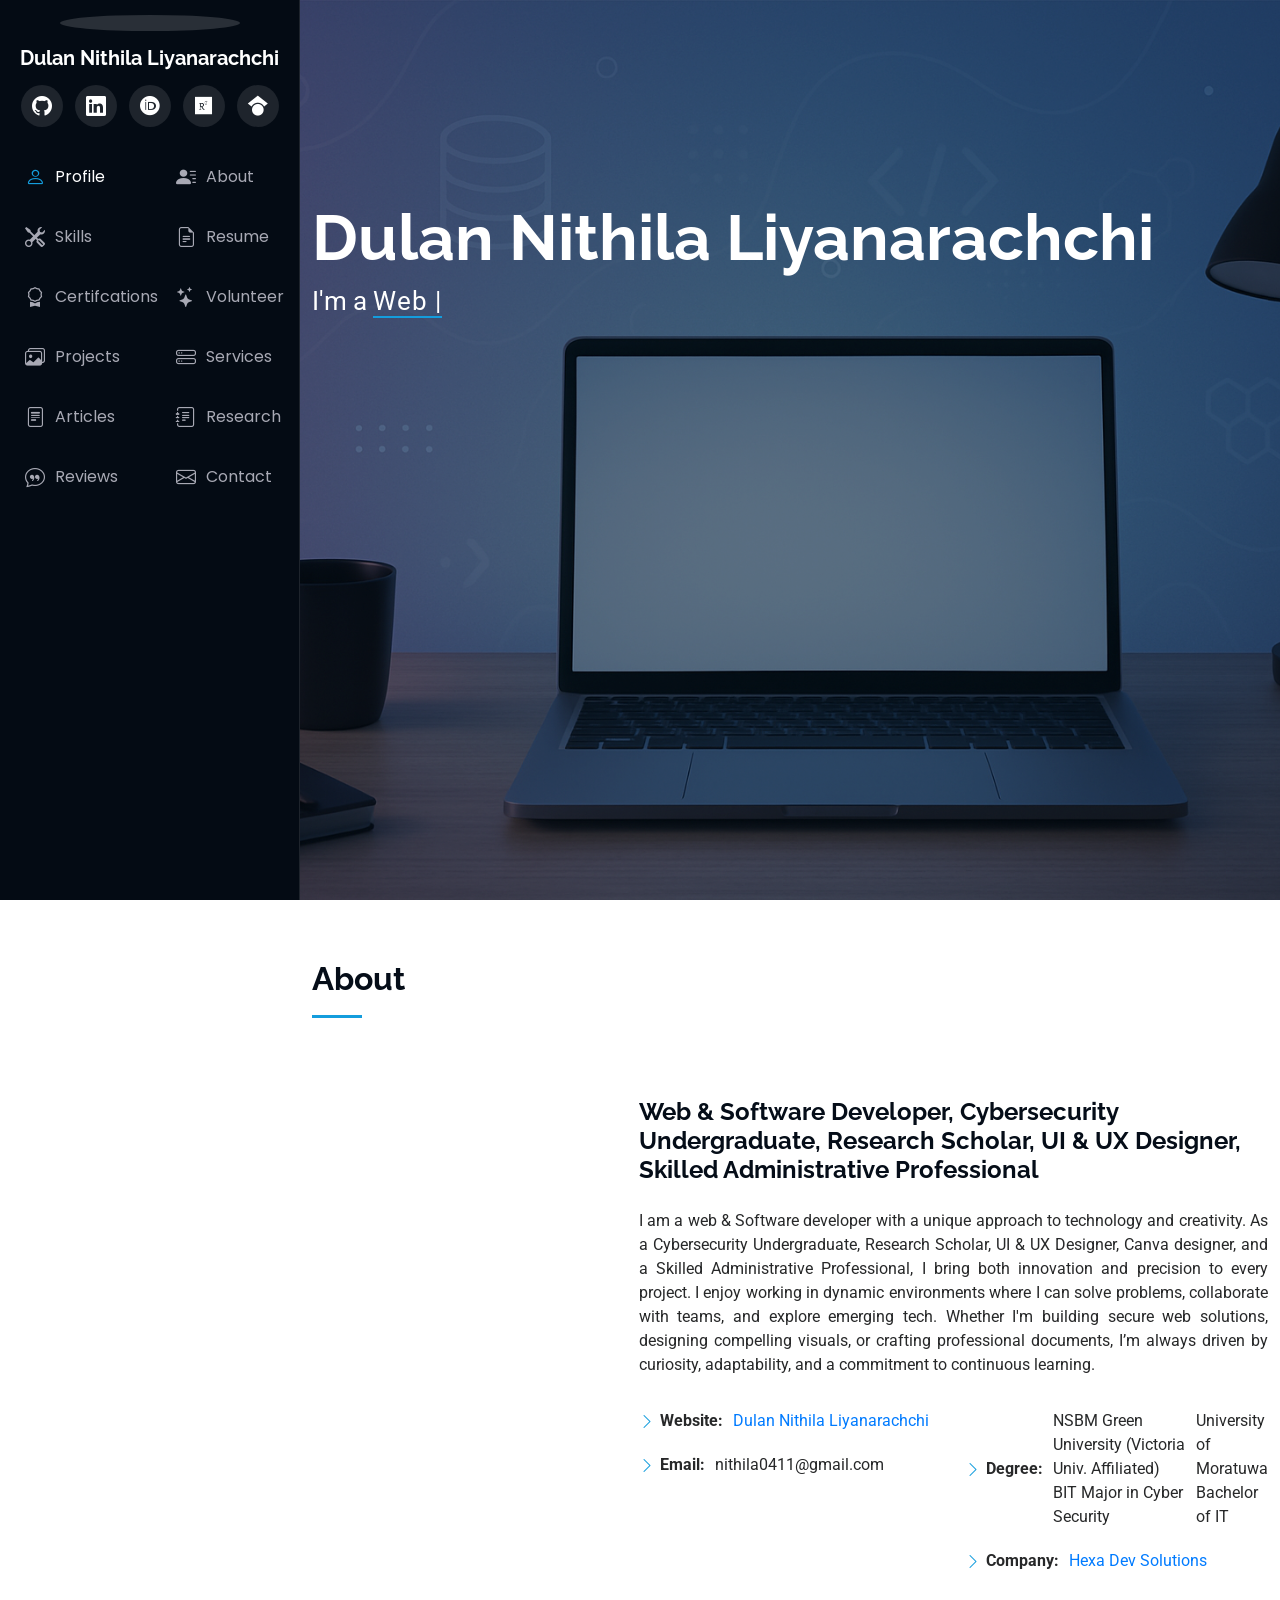
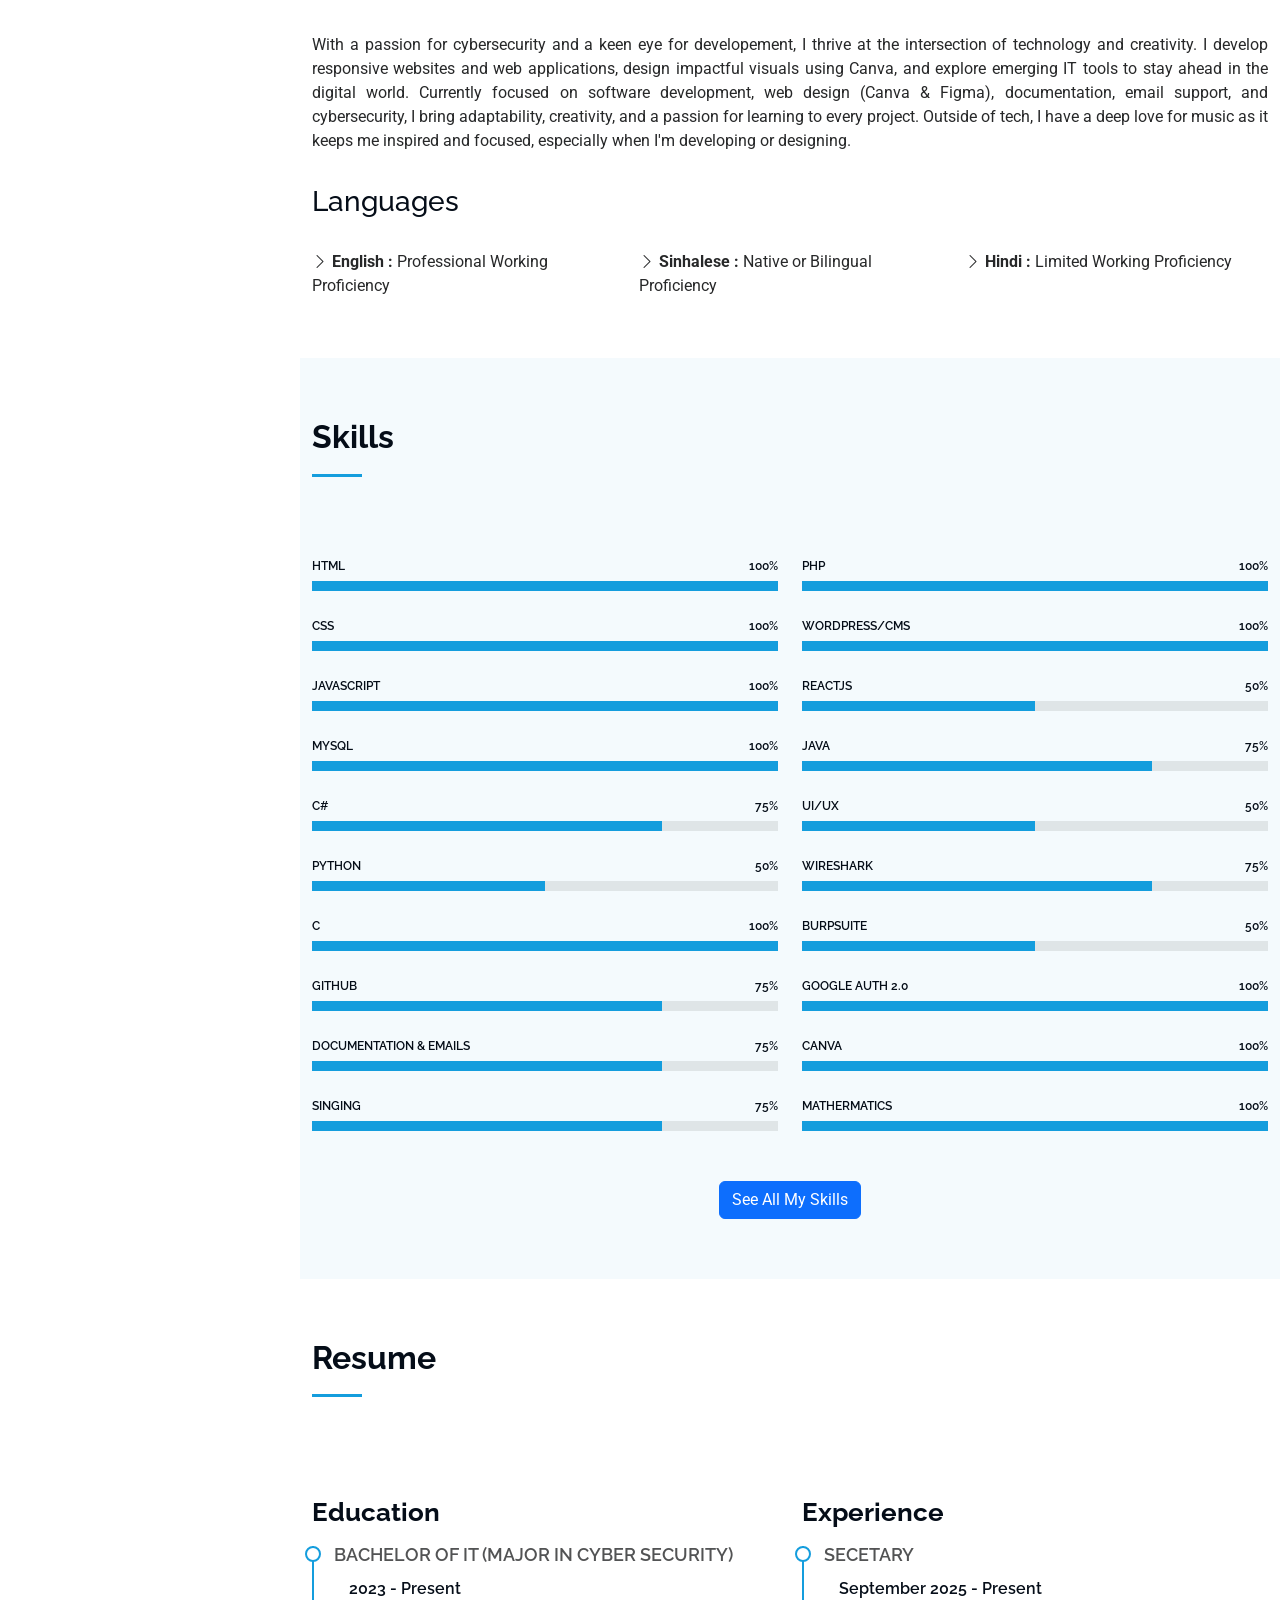
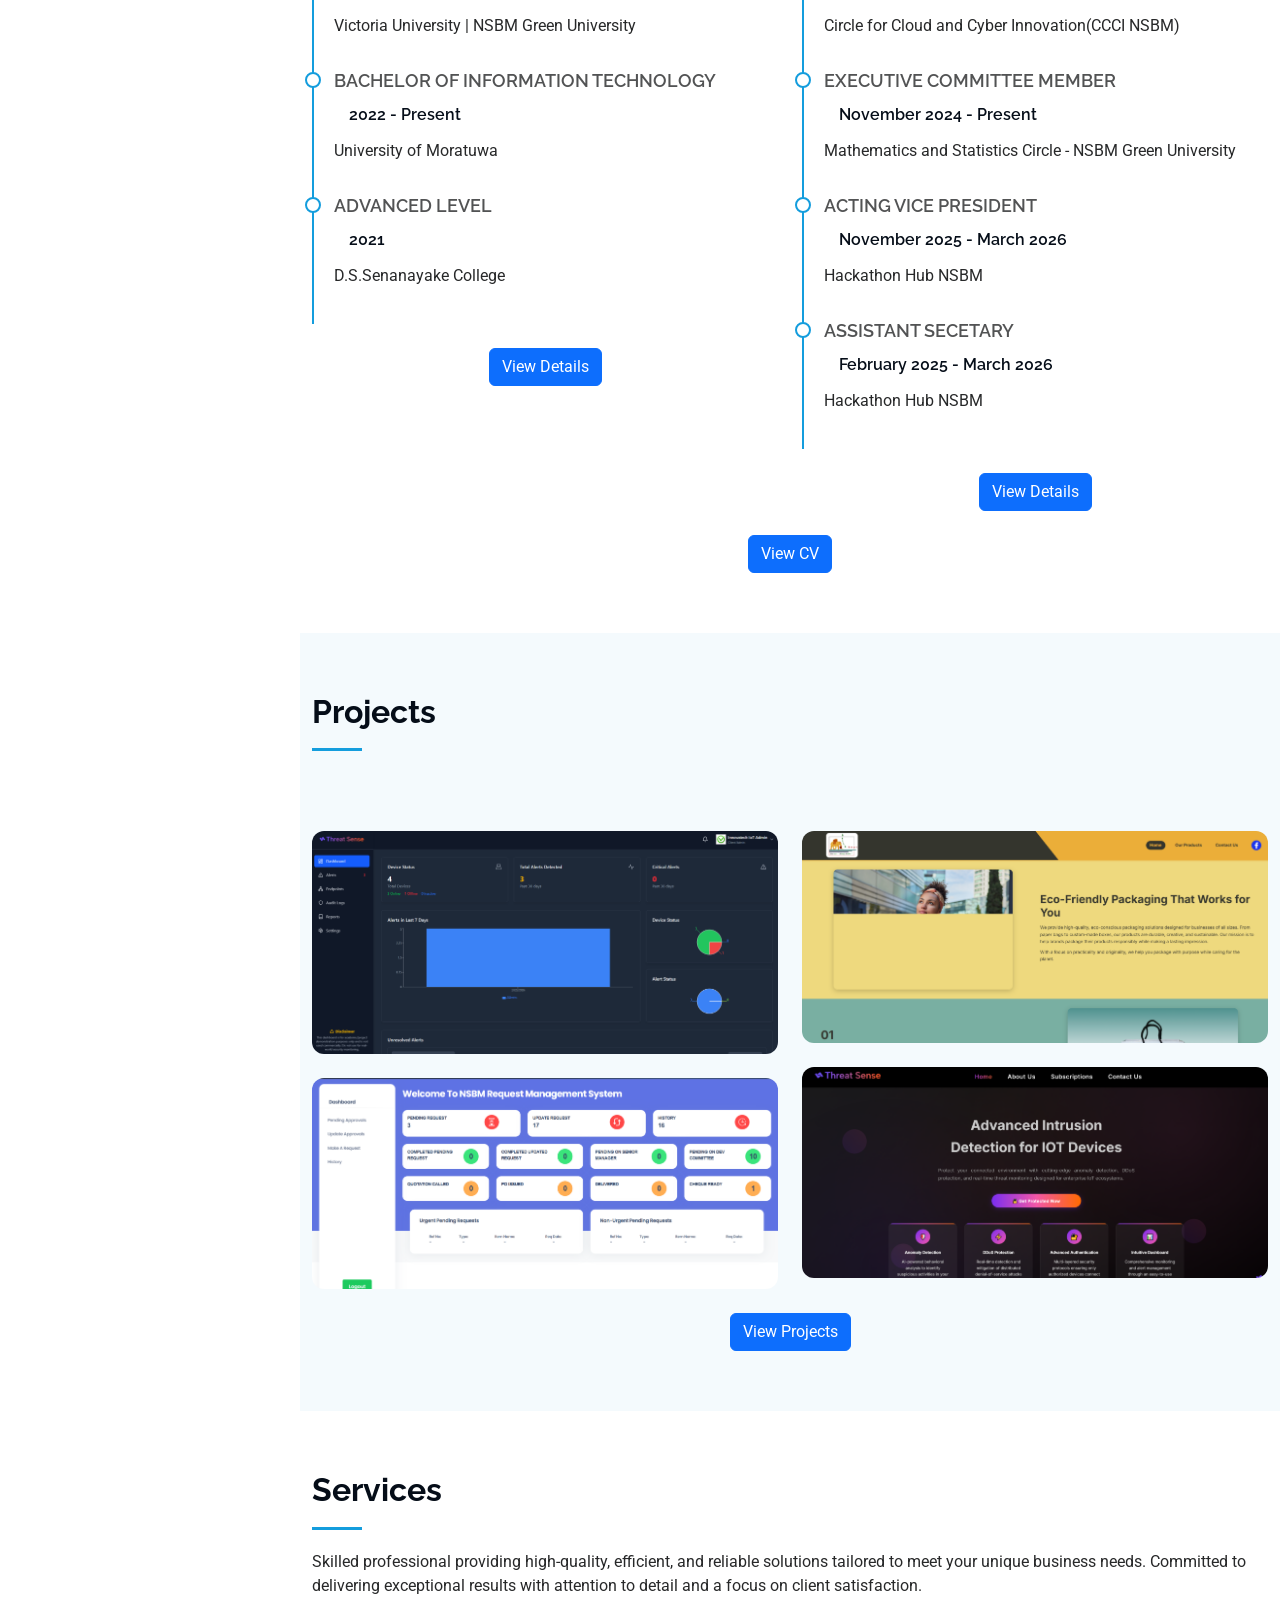
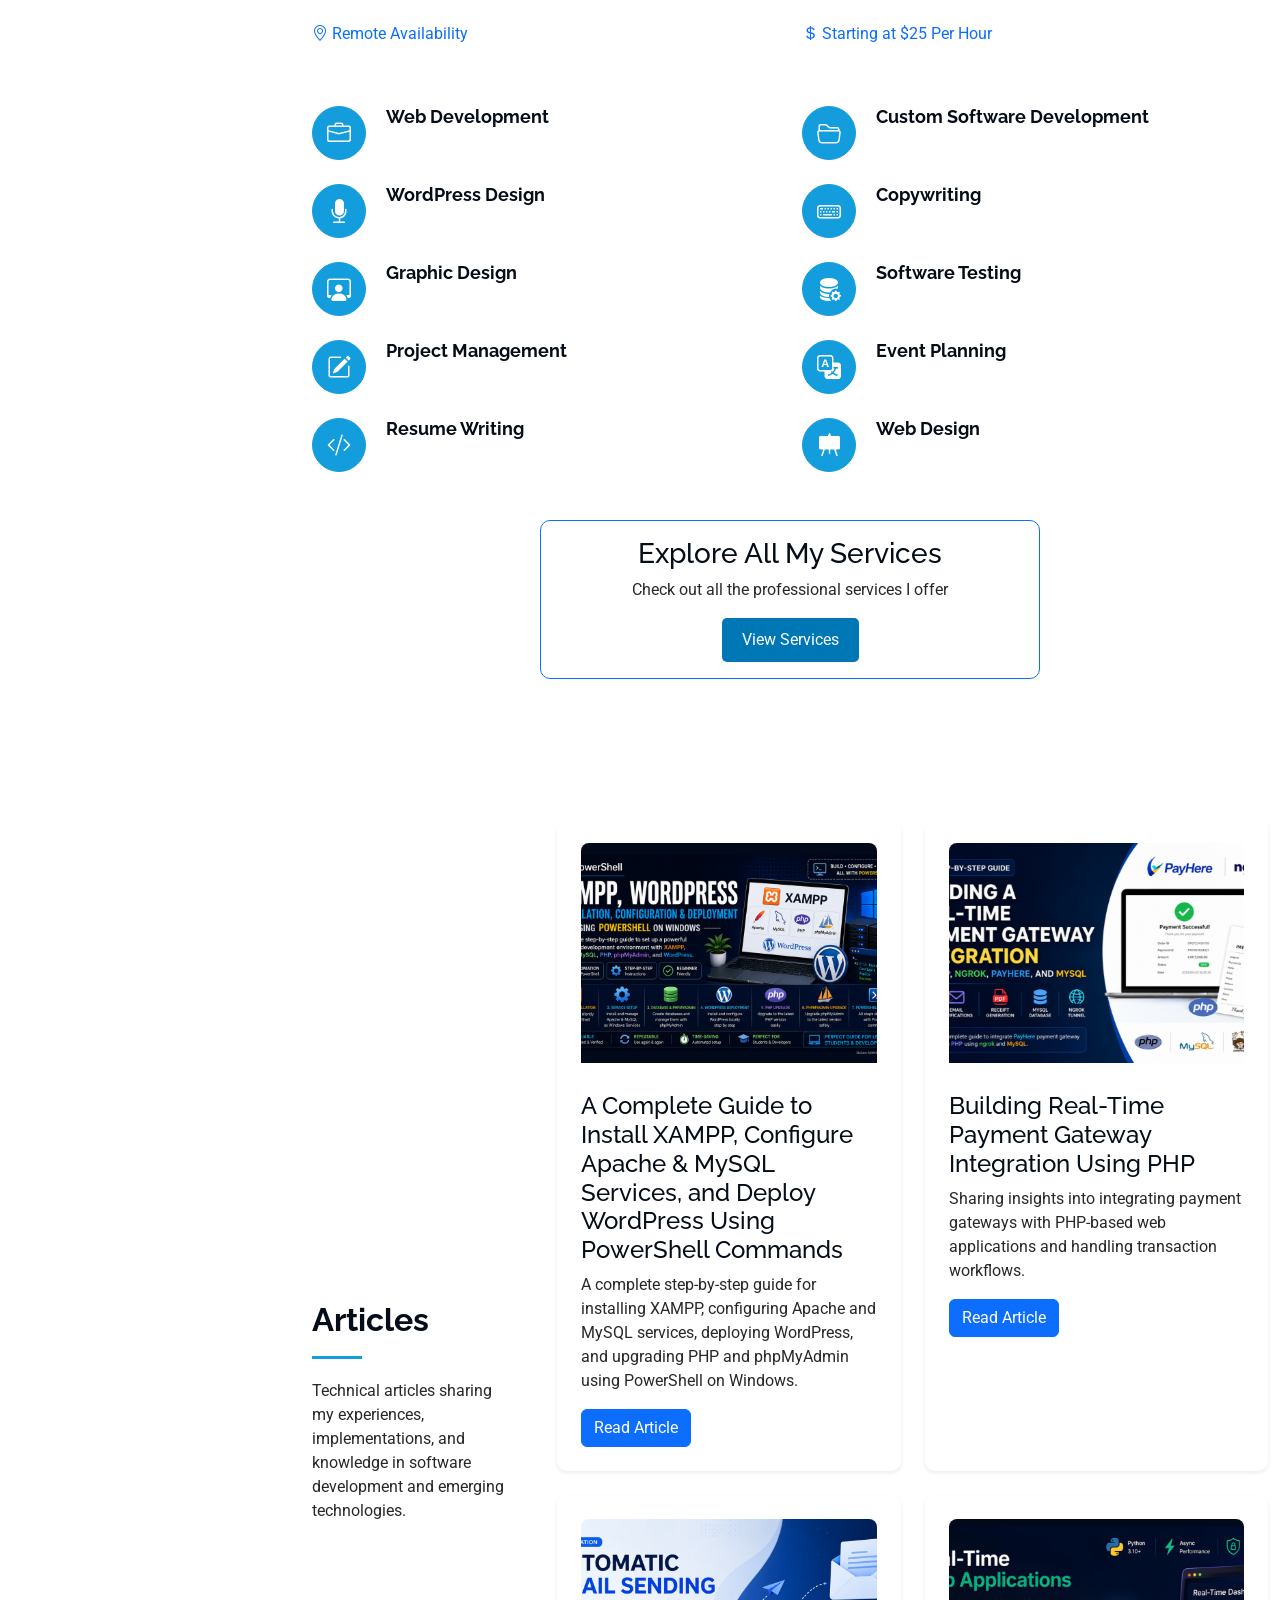
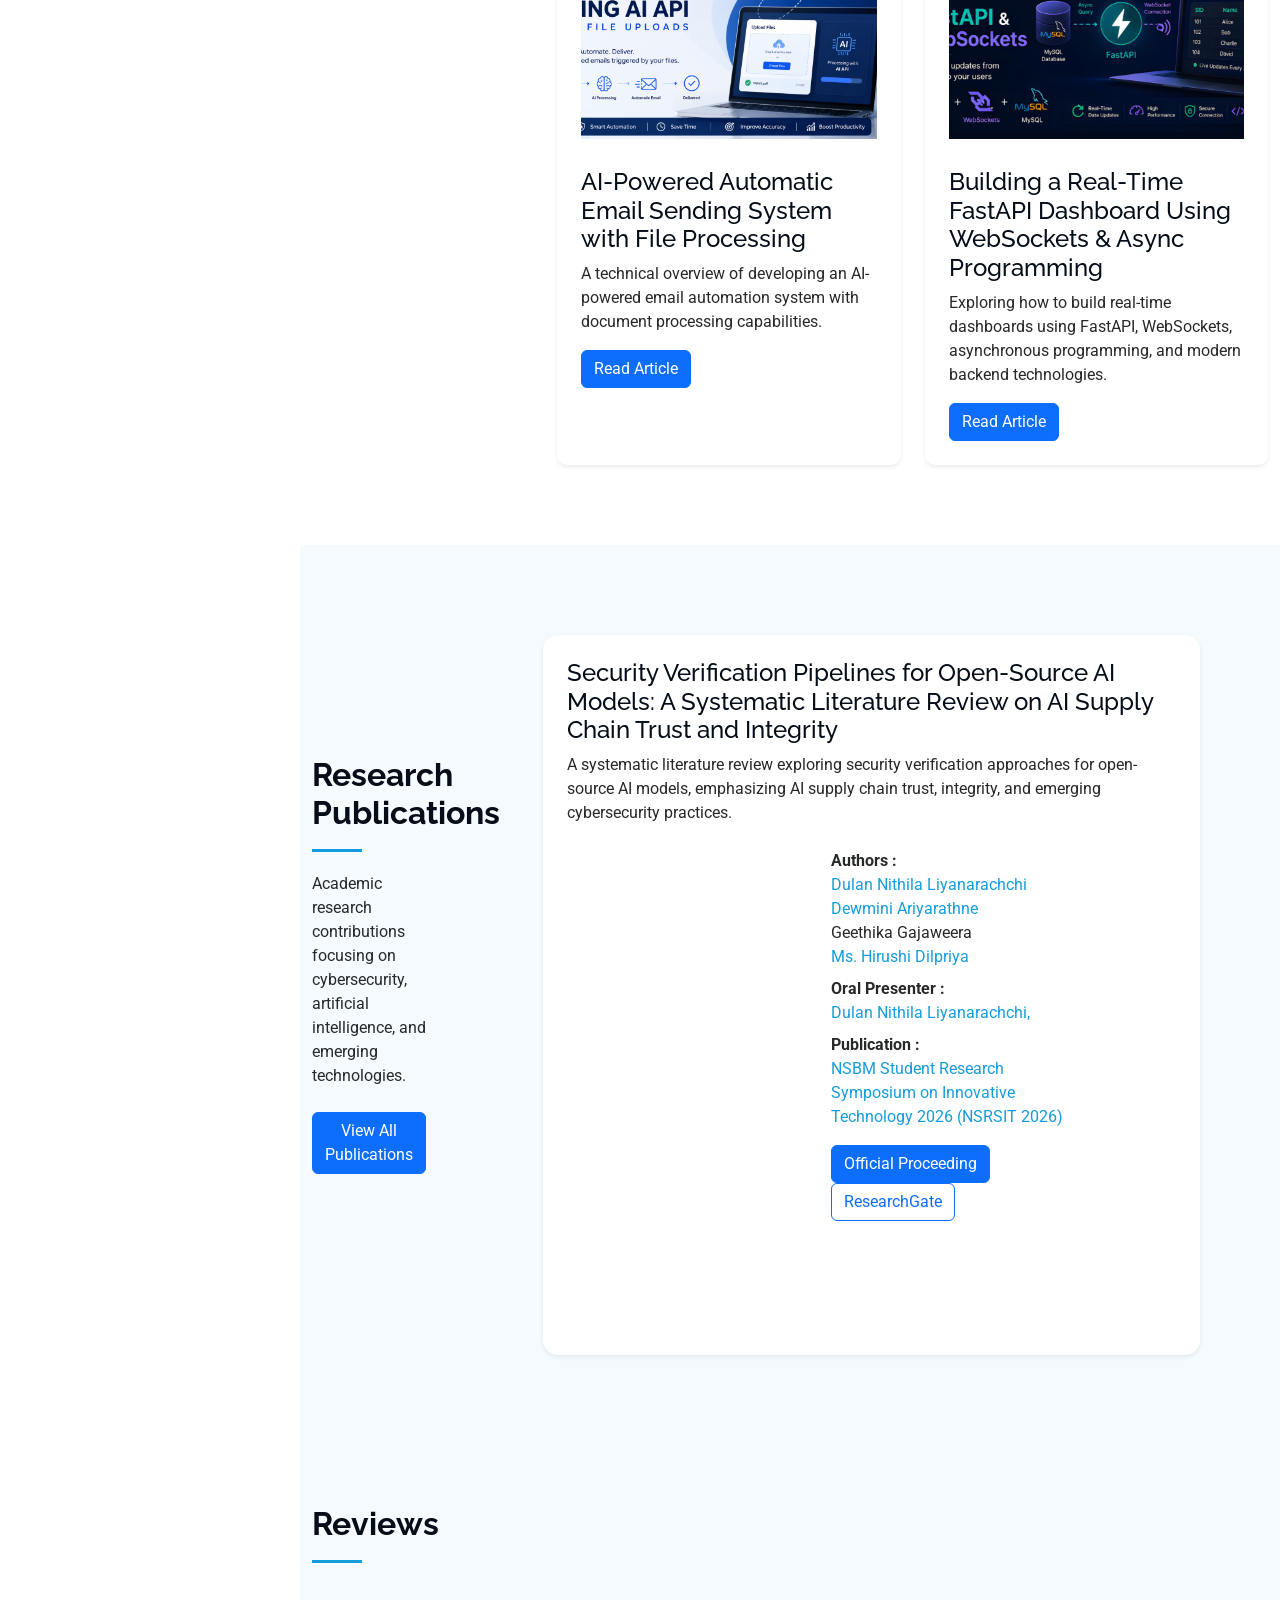
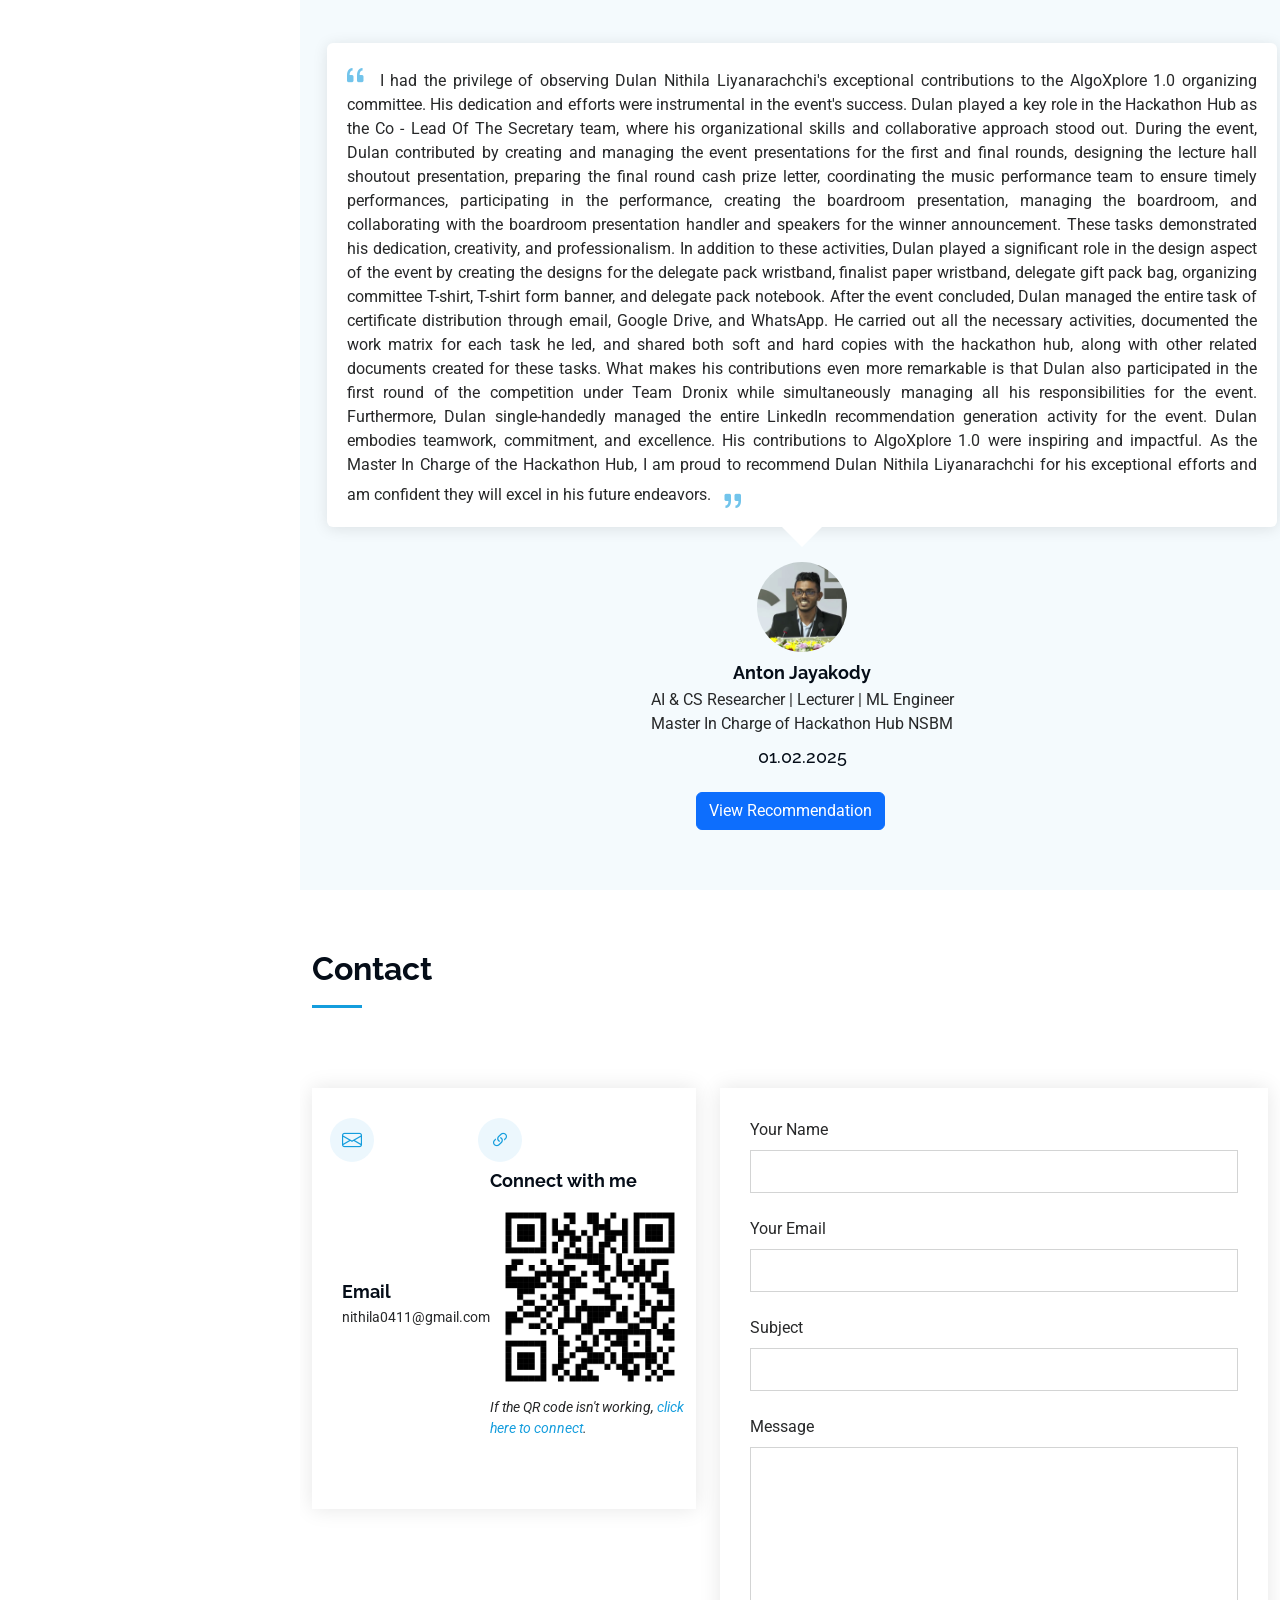
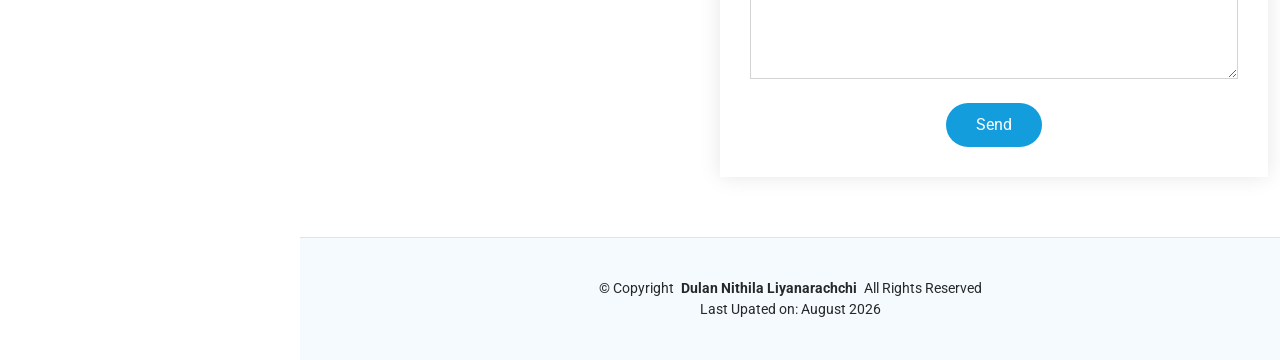
==== commit aecc9f89: "Update index.html" ====
--- a/index.html
+++ b/index.html
@@ -719,15 +719,19 @@
           <div class="col-lg-5">
             <div class="info-wrap">
               <div class="info-item d-flex" data-aos="fade-up" data-aos-delay="400">
-                <i class="bi bi-envelope flex-shrink-0"></i>
-                <div>
-                  <h3>Email</h3>
-                  <p>nithila0411@gmail.com</p>
-                </div>
-                <i class="bi bi-link-45deg flex-shrink-0"></i>
-                <div>
-                  <h3>Connect with me</h3>
-                  <p><img src="assets/img/QR.png" alt="Scan QR Code to Connect with Dulan Nithila Liyanarachchi" width="200"><br><em>If the QR code isn't working, <a href="https://nithilald.github.io/Dulan-Nithila-Liyanarachchi/connect.html" target="_blank">click here to connect</a>.</em> </p>
+                <div class="row gy-2">
+                  <i class="bi bi-envelope flex-shrink-0"></i>
+                  <div>
+                    <h3>Email</h3>
+                    <p>nithila0411@gmail.com</p>
+                  </div>
+                </div>
+                <div class="row gy-2">
+                  <i class="bi bi-link-45deg flex-shrink-0"></i>
+                  <div>
+                    <h3>Connect with me</h3>
+                    <p><img src="assets/img/QR.png" alt="Scan QR Code to Connect with Dulan Nithila Liyanarachchi" width="200"><br><em>If the QR code isn't working, <a href="https://nithilald.github.io/Dulan-Nithila-Liyanarachchi/connect.html" target="_blank">click here to connect</a>.</em> </p>
+                  </div>
                 </div>
               </div>
             </div>
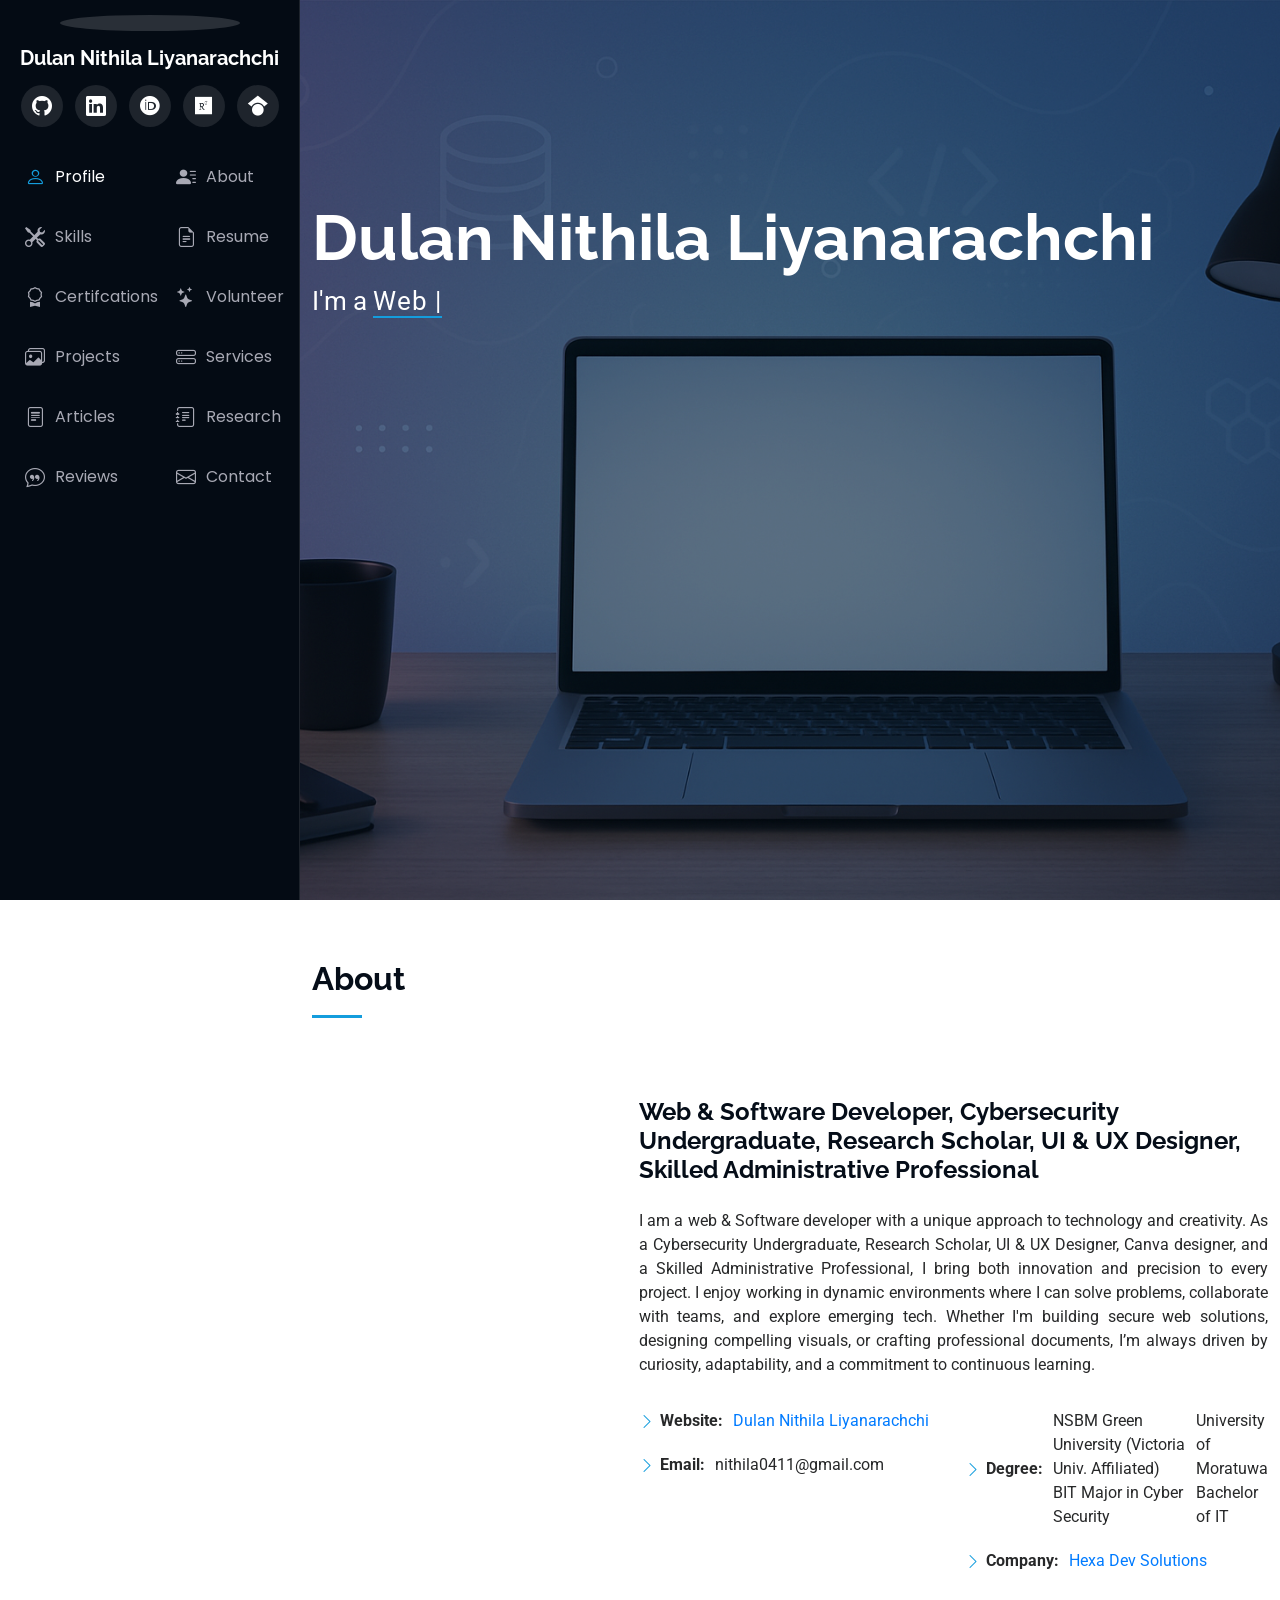
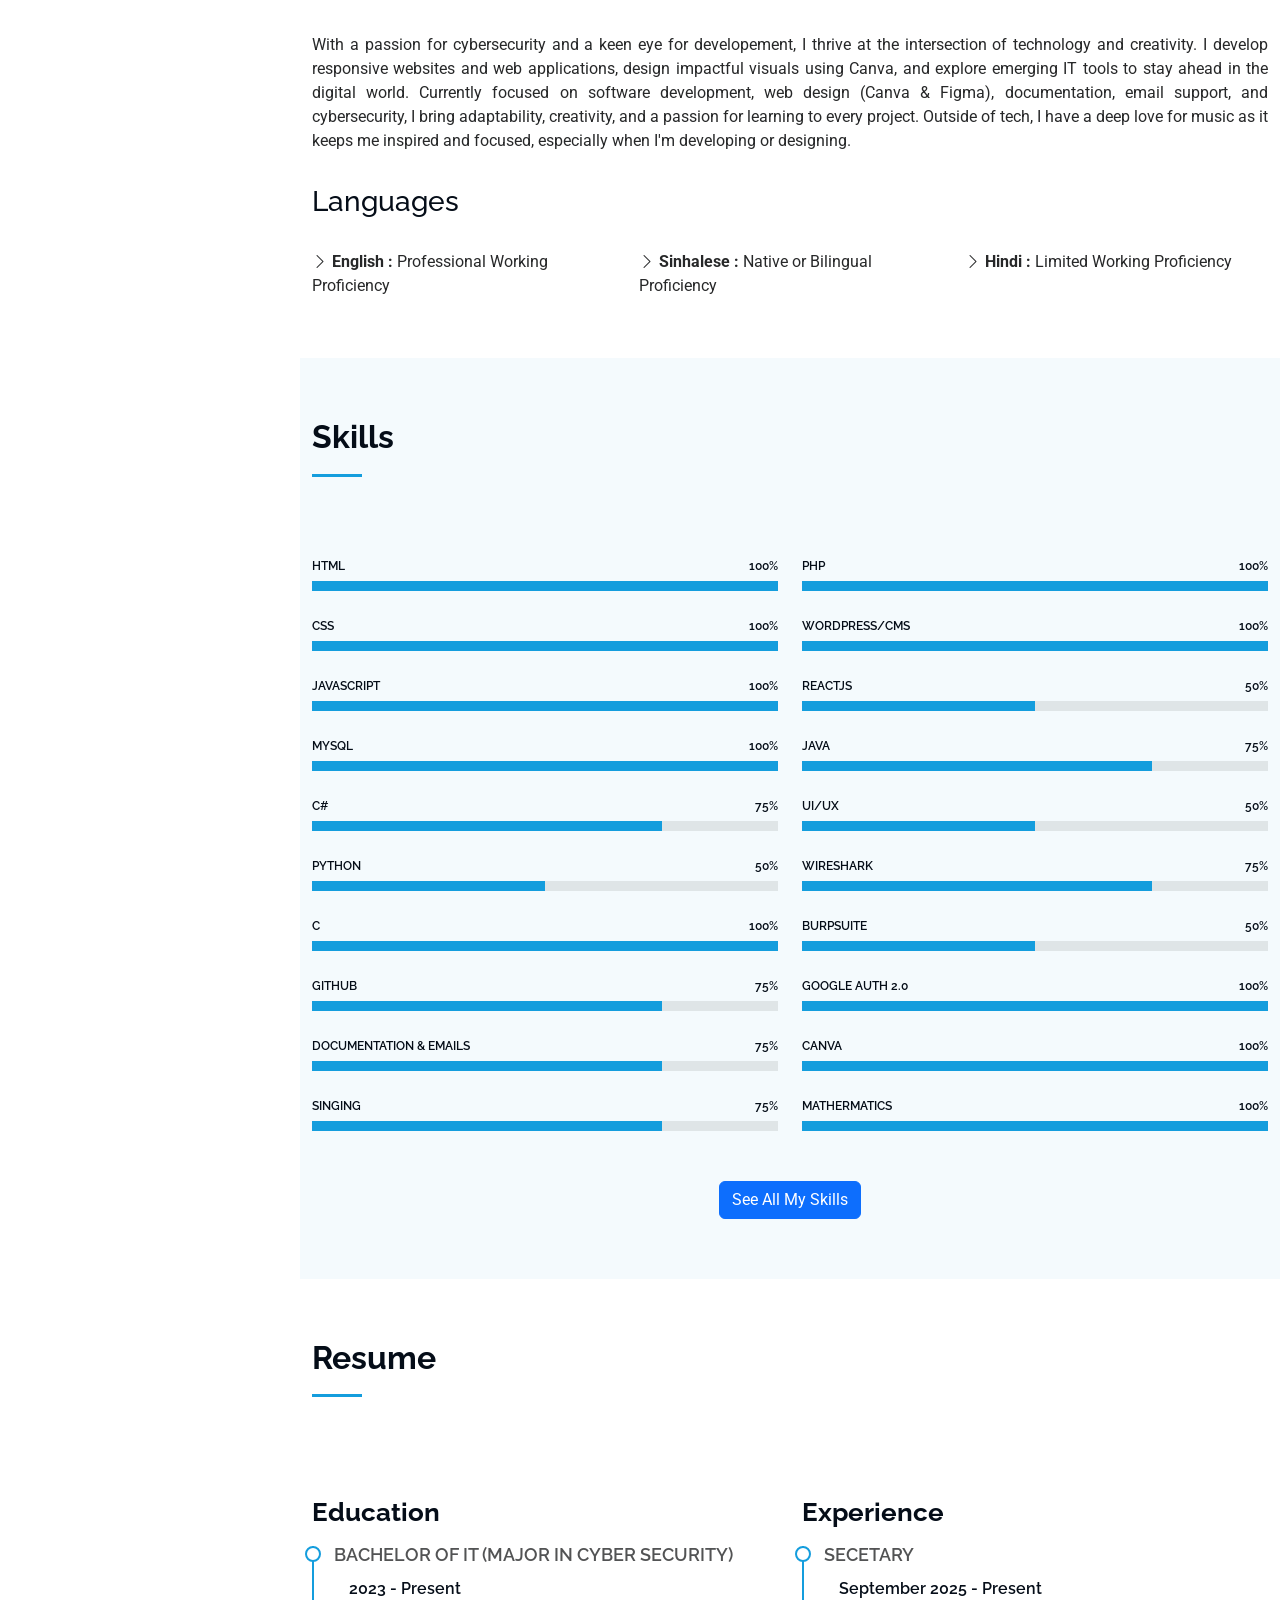
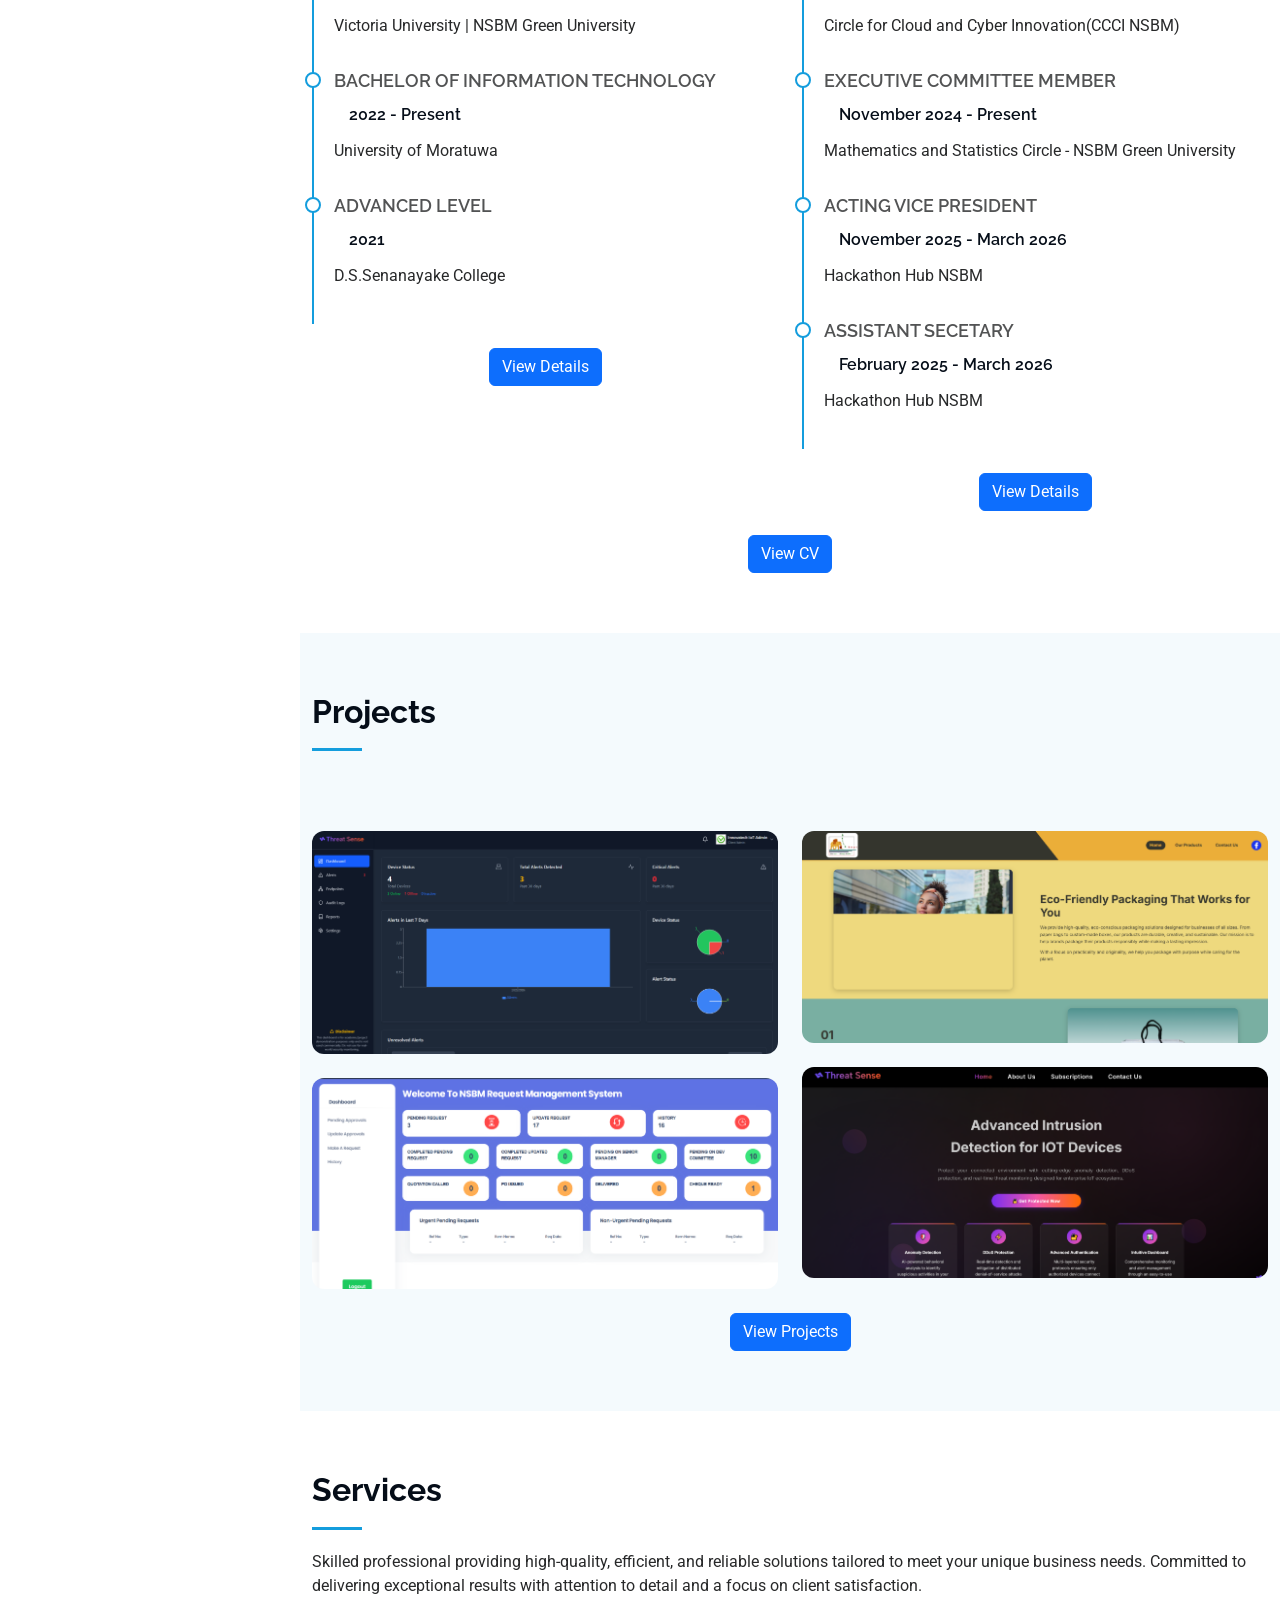
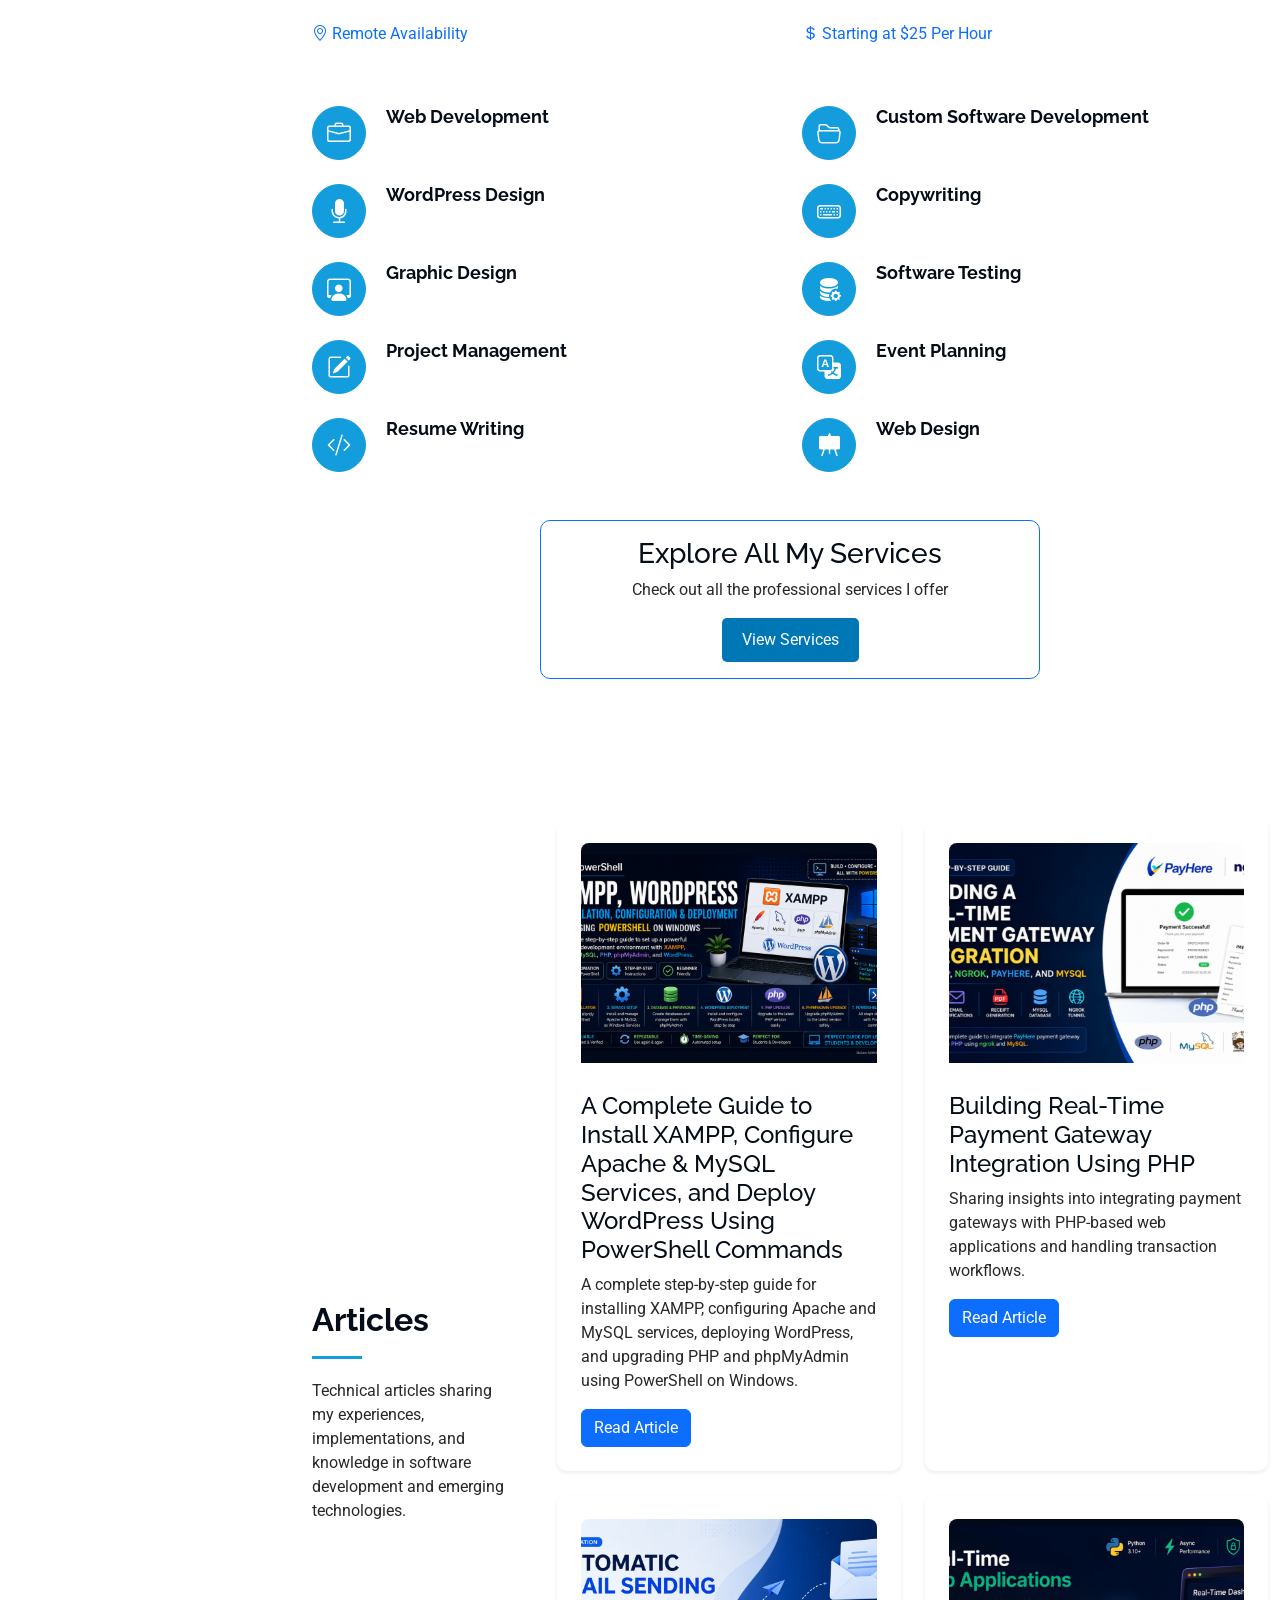
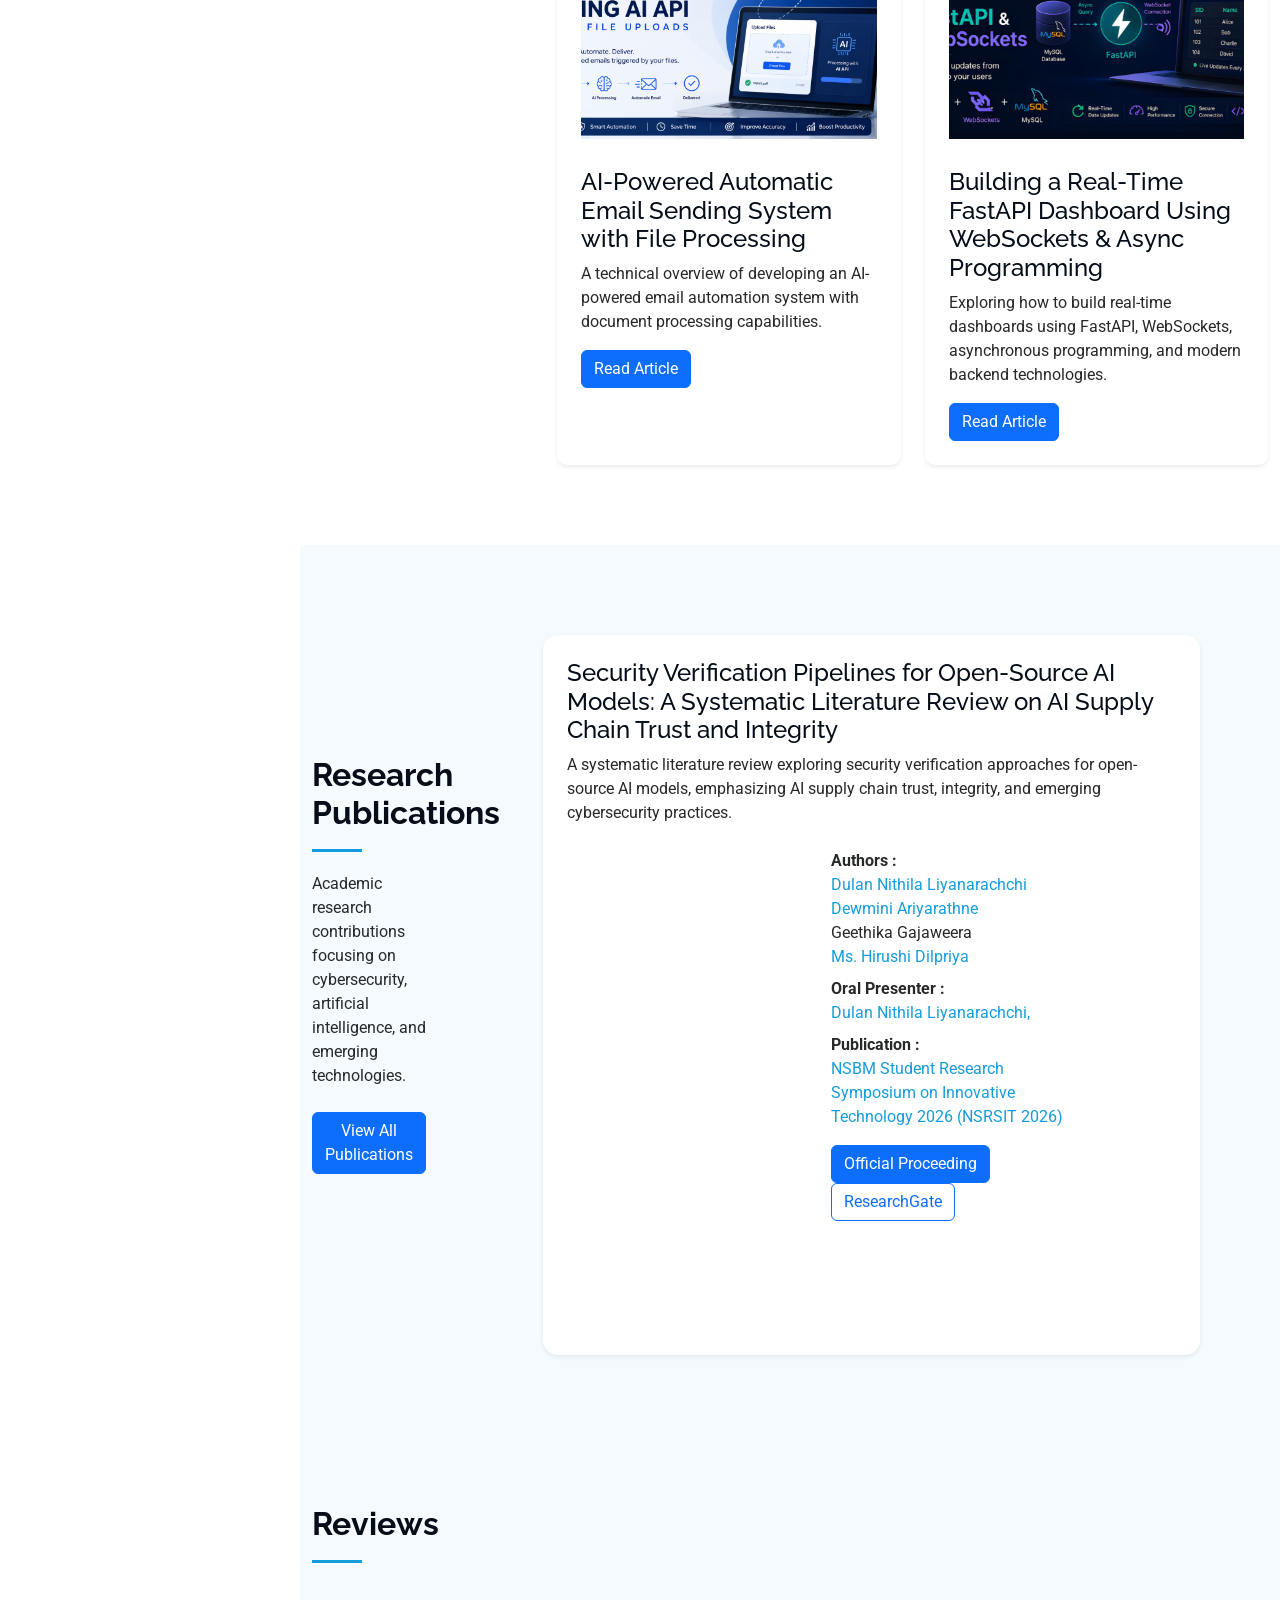
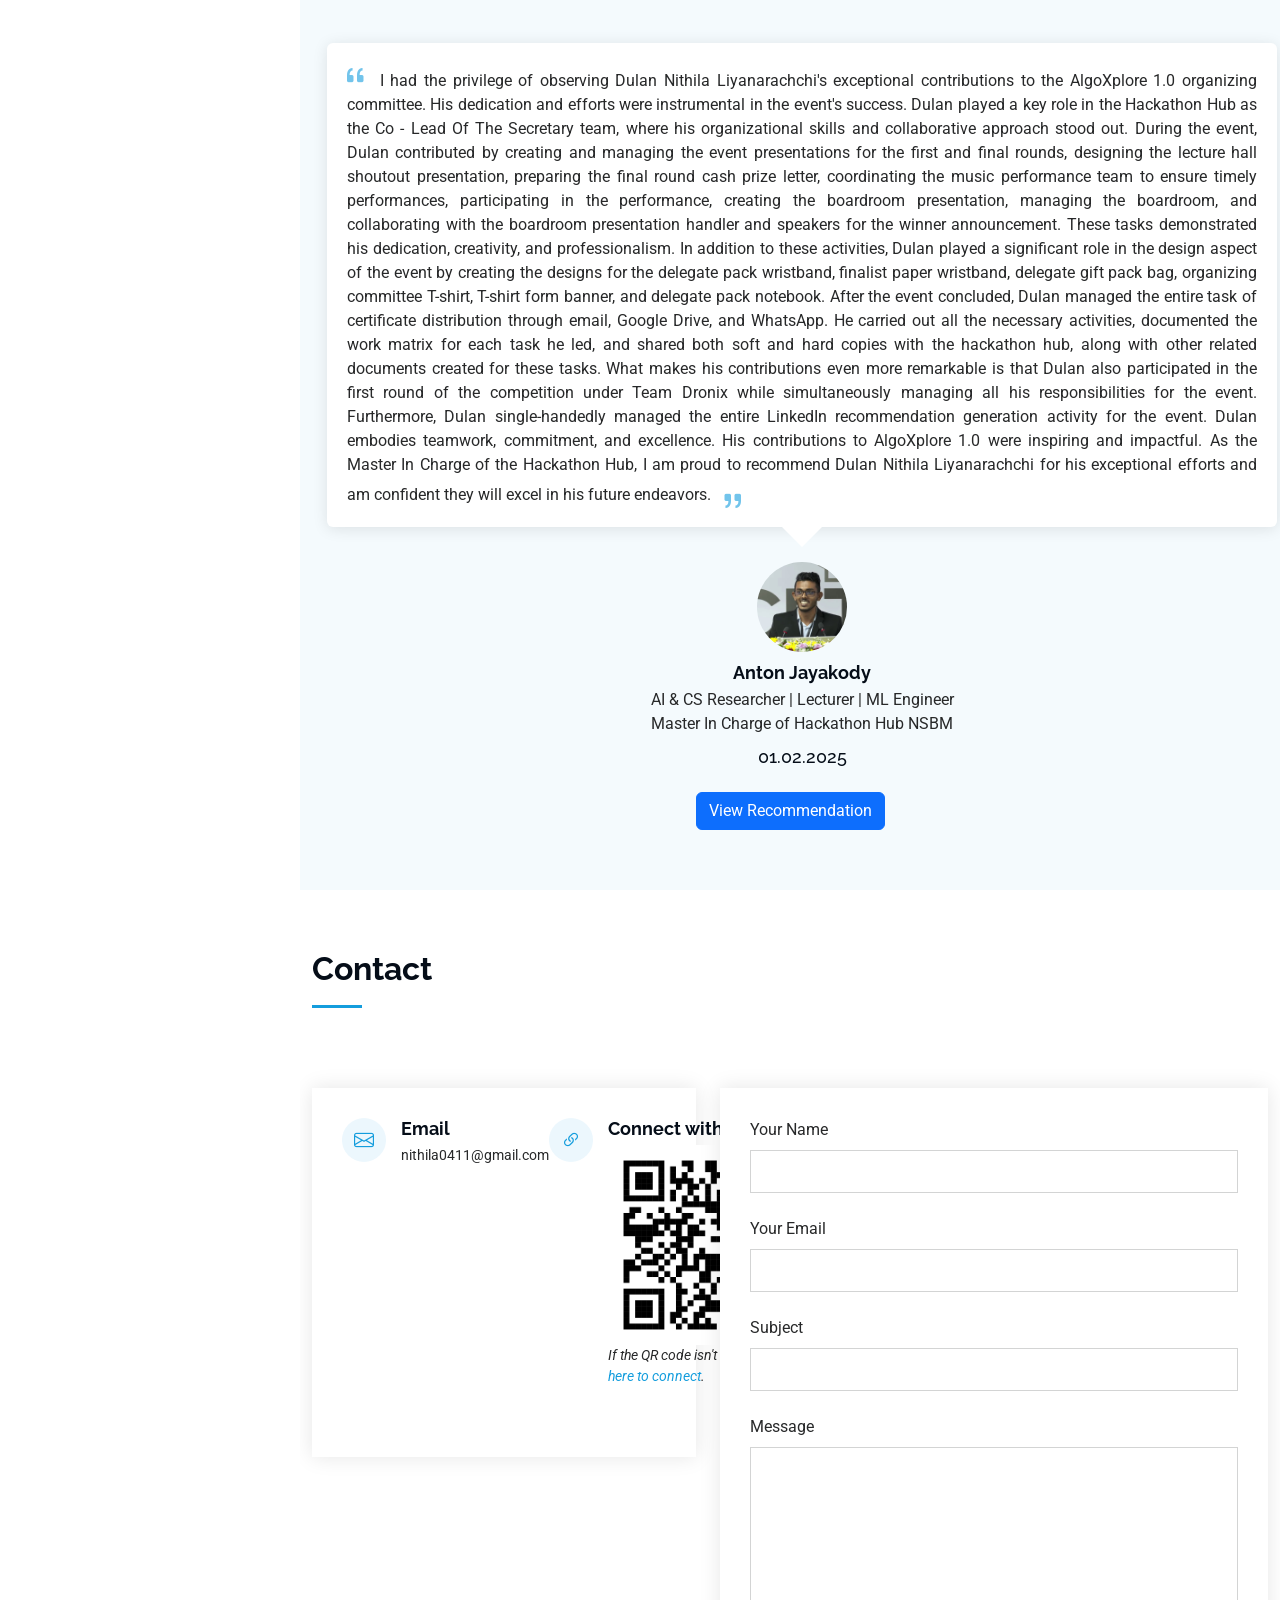
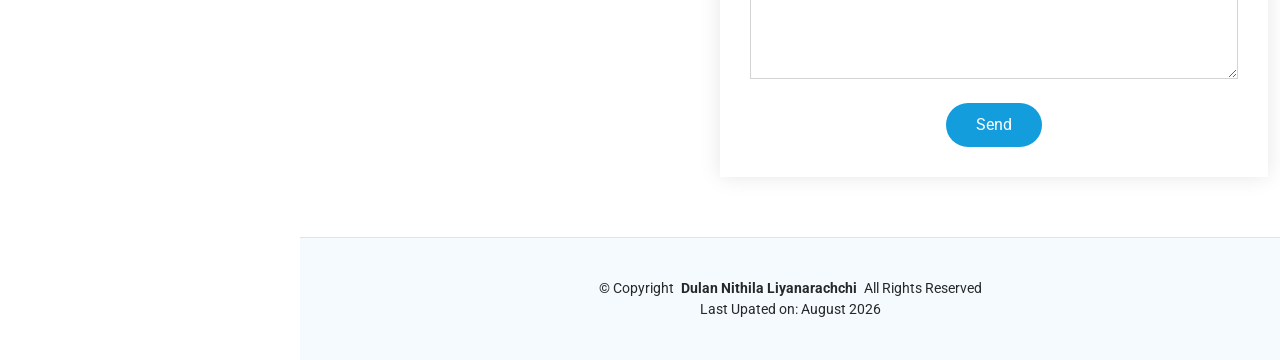
==== commit 5b8d3ae1: "Update index.html" ====
--- a/index.html
+++ b/index.html
@@ -719,19 +719,15 @@
           <div class="col-lg-5">
             <div class="info-wrap">
               <div class="info-item d-flex" data-aos="fade-up" data-aos-delay="400">
-                <div class="row gy-2">
-                  <i class="bi bi-envelope flex-shrink-0"></i>
-                  <div>
-                    <h3>Email</h3>
-                    <p>nithila0411@gmail.com</p>
-                  </div>
-                </div>
-                <div class="row gy-2">
-                  <i class="bi bi-link-45deg flex-shrink-0"></i>
-                  <div>
-                    <h3>Connect with me</h3>
-                    <p><img src="assets/img/QR.png" alt="Scan QR Code to Connect with Dulan Nithila Liyanarachchi" width="200"><br><em>If the QR code isn't working, <a href="https://nithilald.github.io/Dulan-Nithila-Liyanarachchi/connect.html" target="_blank">click here to connect</a>.</em> </p>
-                  </div>
+                <i class="bi bi-envelope flex-shrink-0"></i>
+                <div>
+                  <h3>Email</h3>
+                  <p>nithila0411@gmail.com</p>
+                </div>
+                <i class="bi bi-link-45deg flex-shrink-0"></i>
+                <div>
+                  <h3>Connect with me</h3>
+                  <p><img src="assets/img/QR.png" alt="Scan QR Code to Connect with Dulan Nithila Liyanarachchi" width="200"><br><em>If the QR code isn't working, <a href="https://nithilald.github.io/Dulan-Nithila-Liyanarachchi/connect.html" target="_blank">click here to connect</a>.</em> </p>
                 </div>
               </div>
             </div>
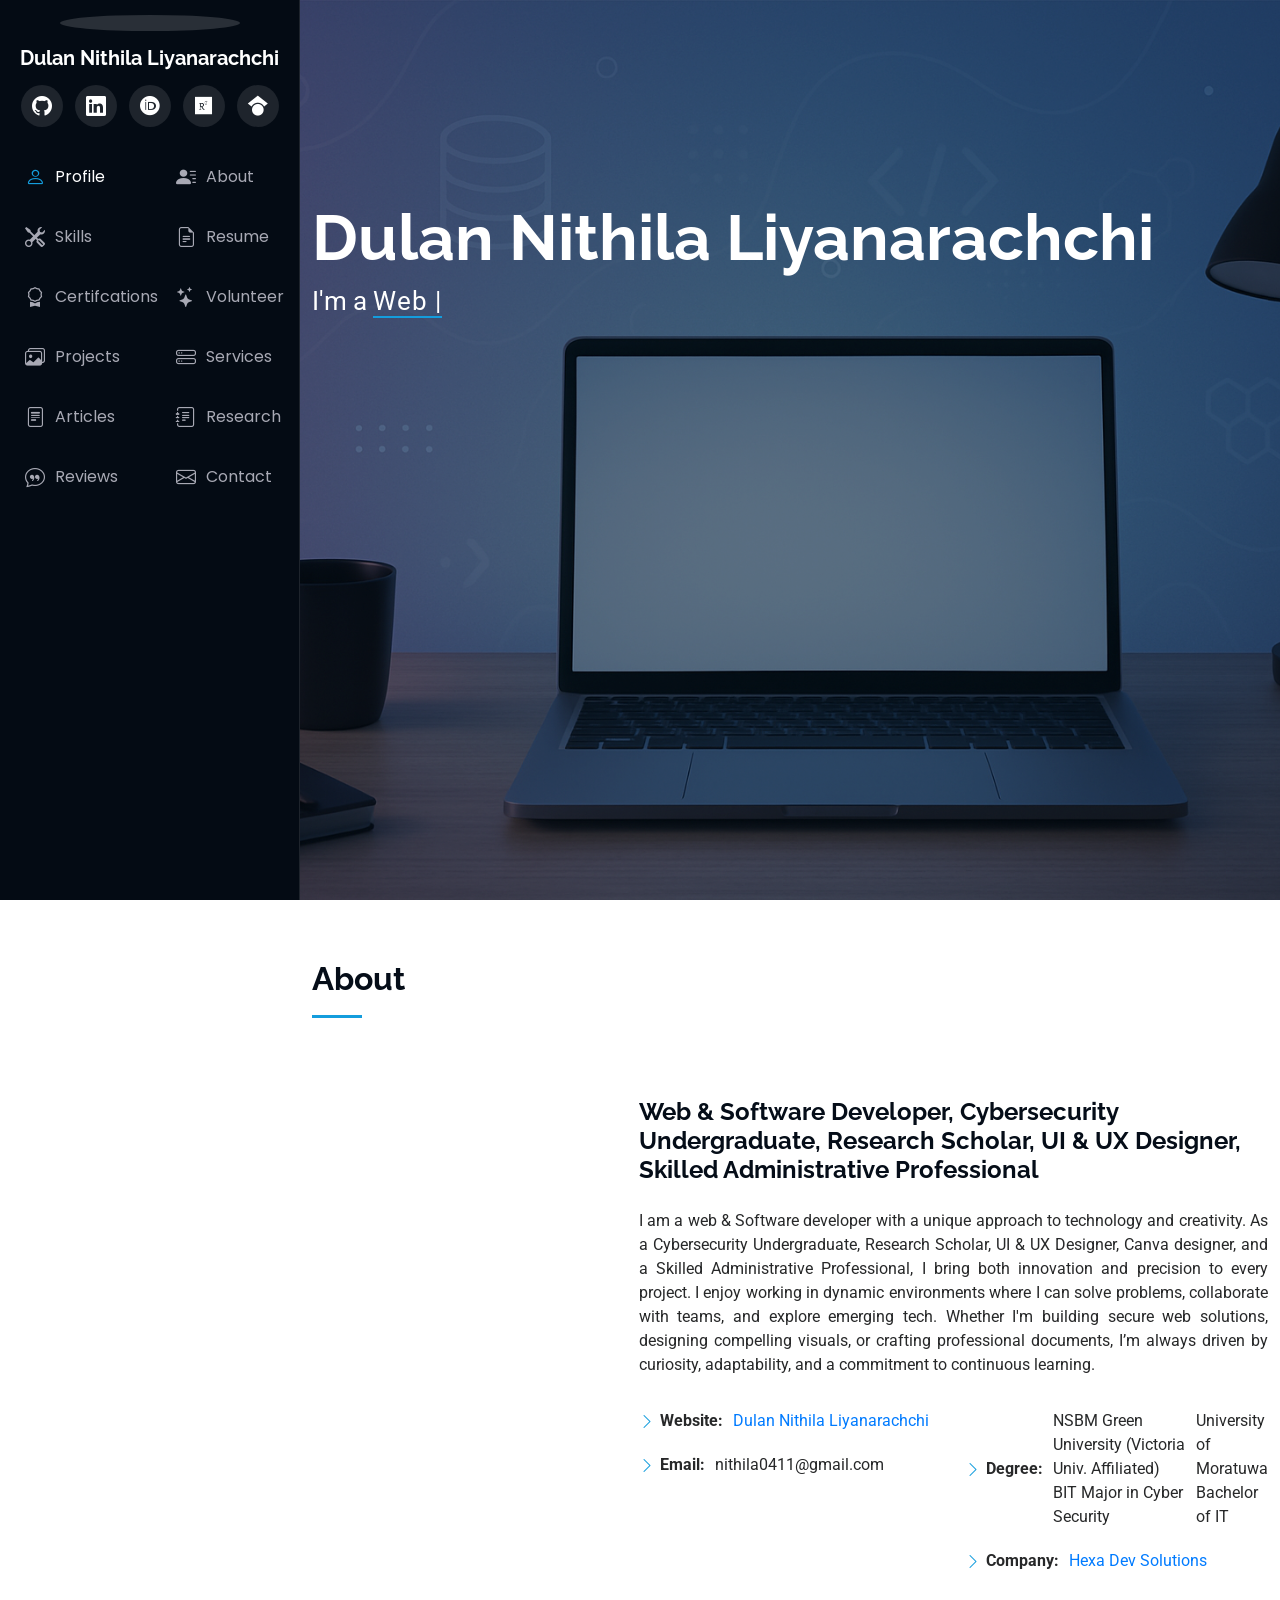
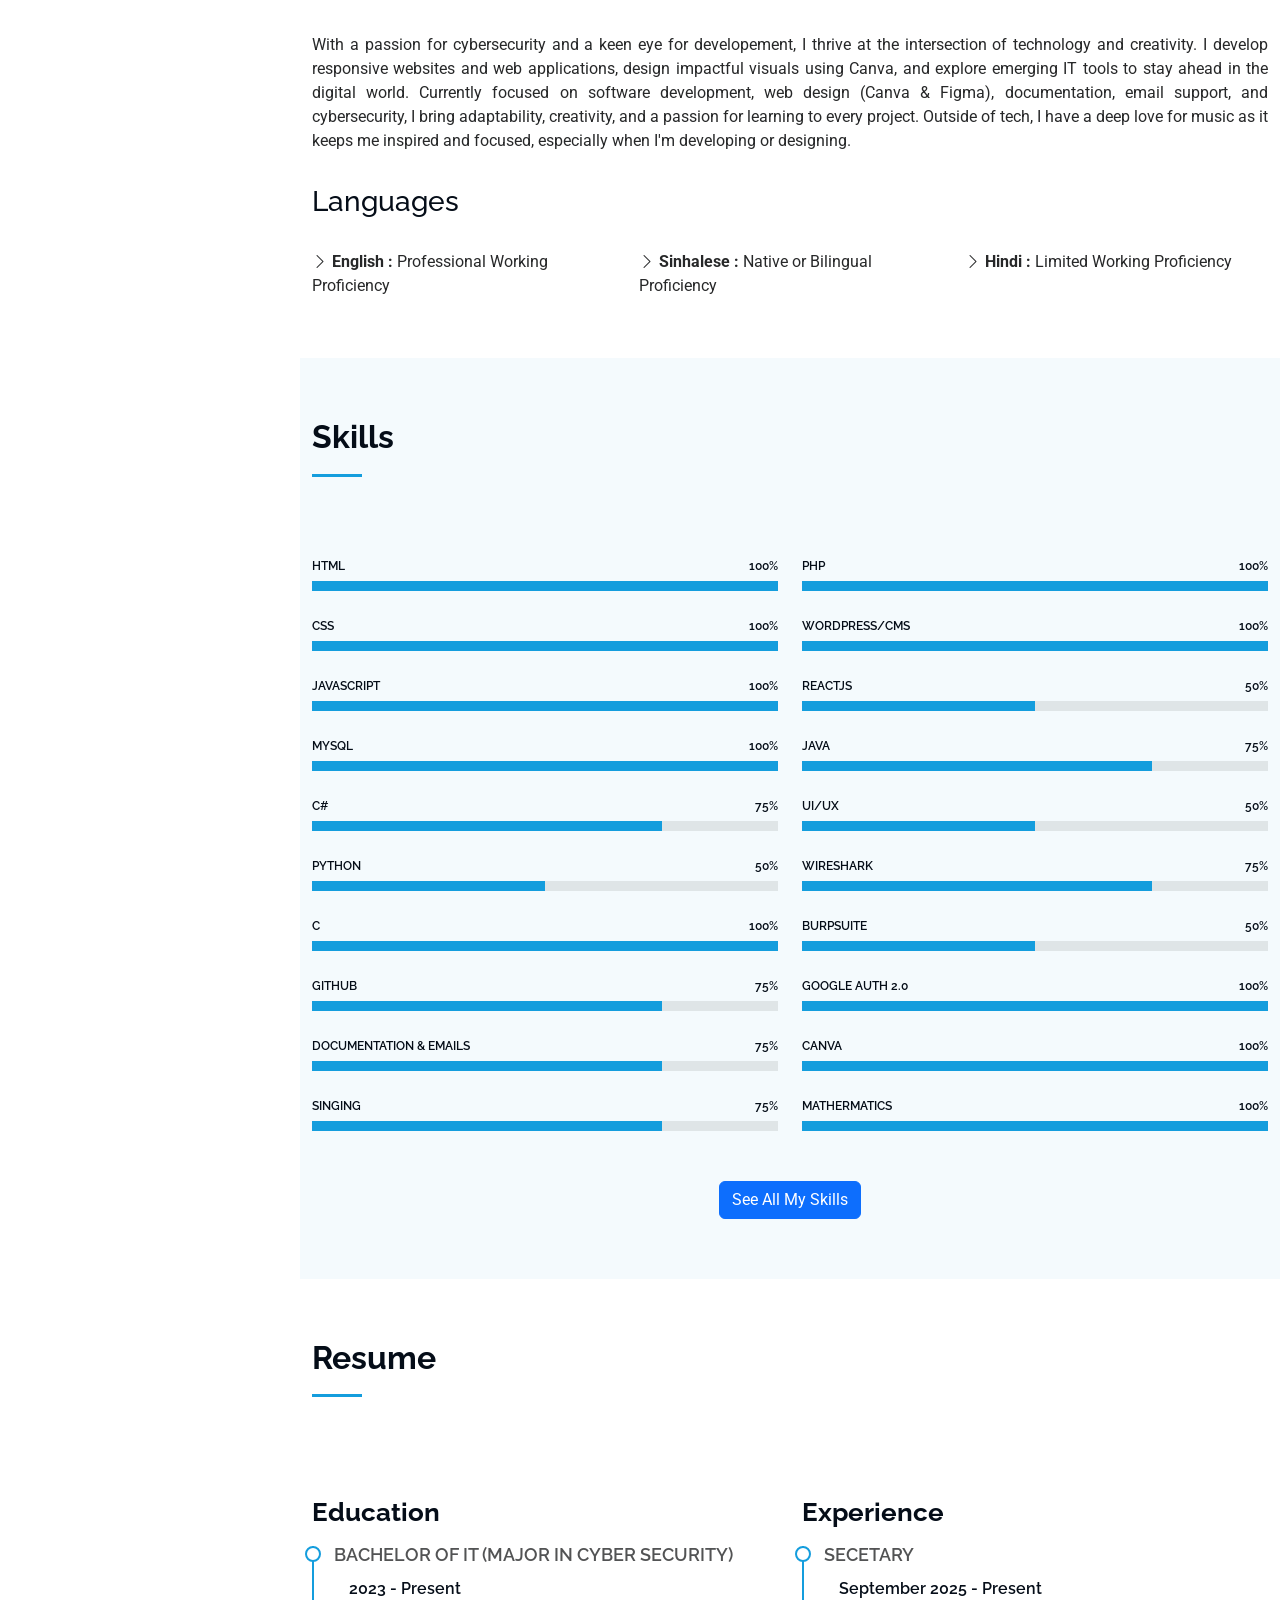
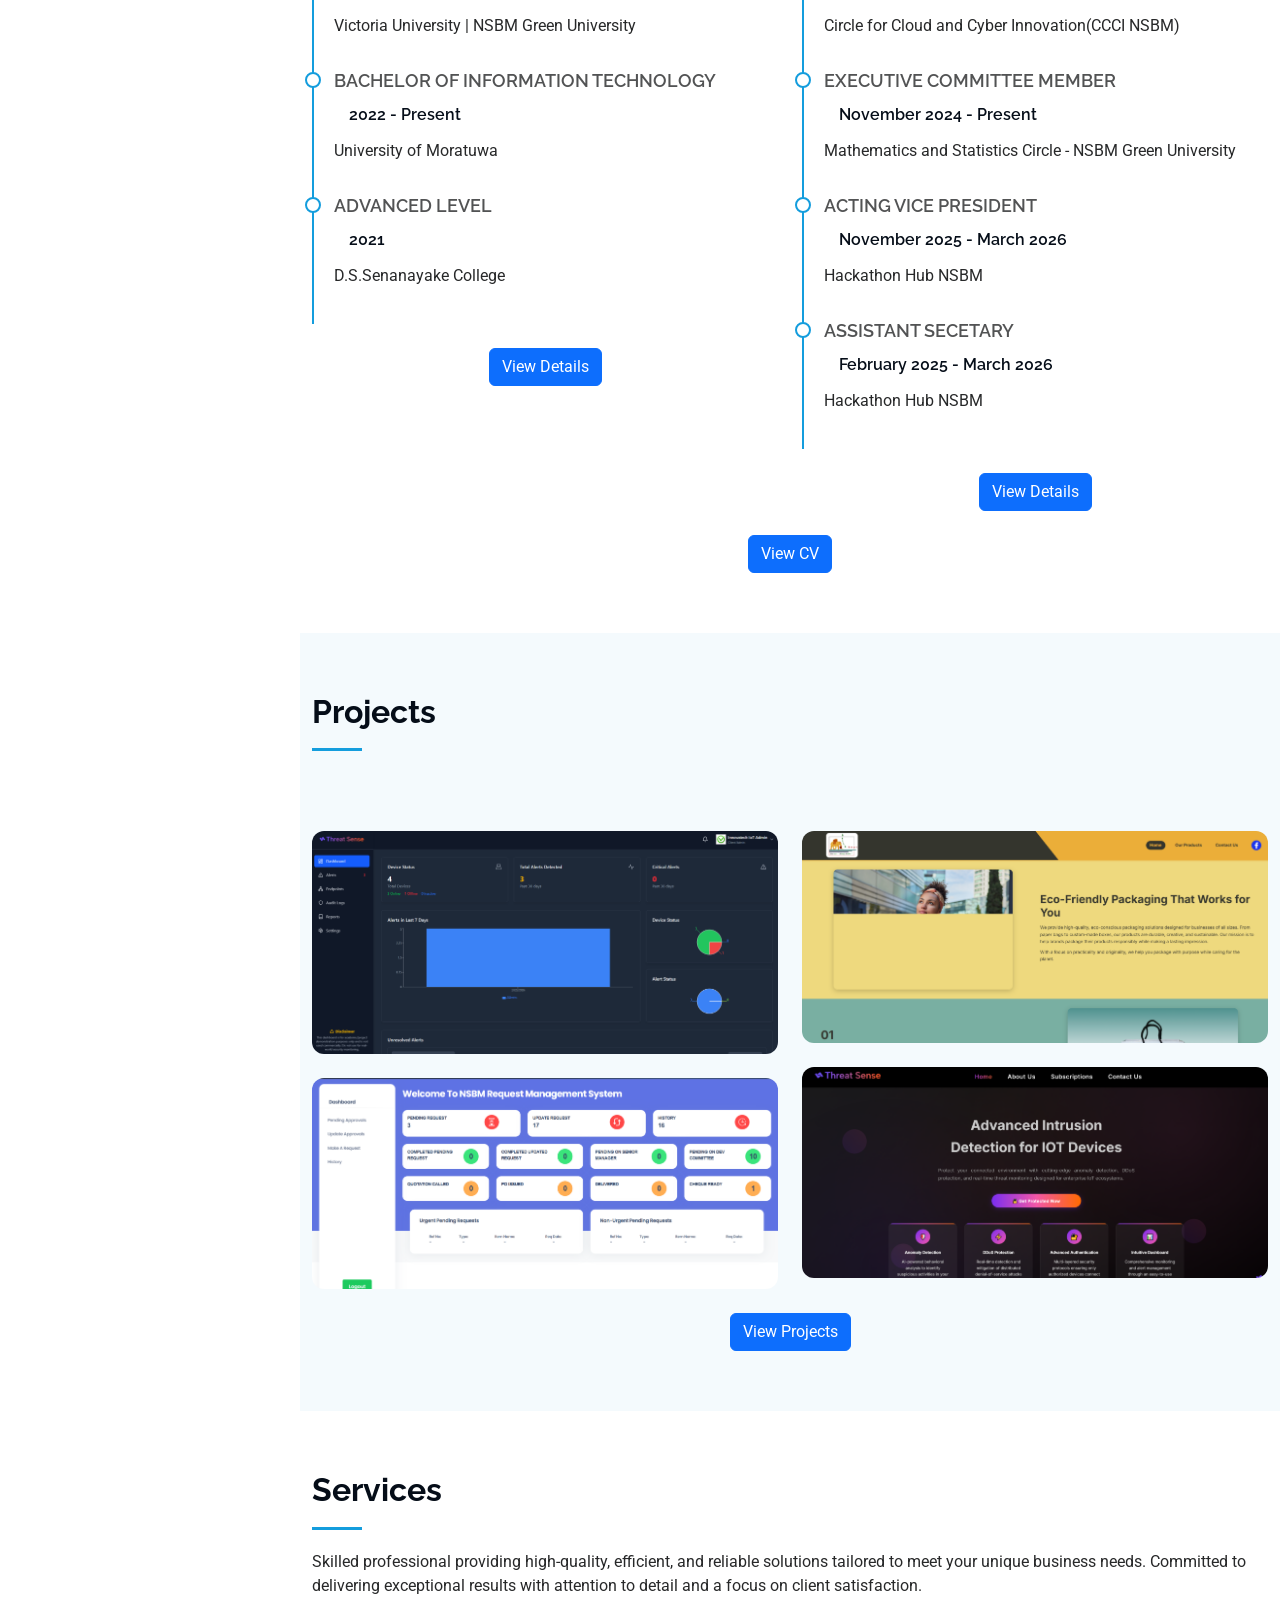
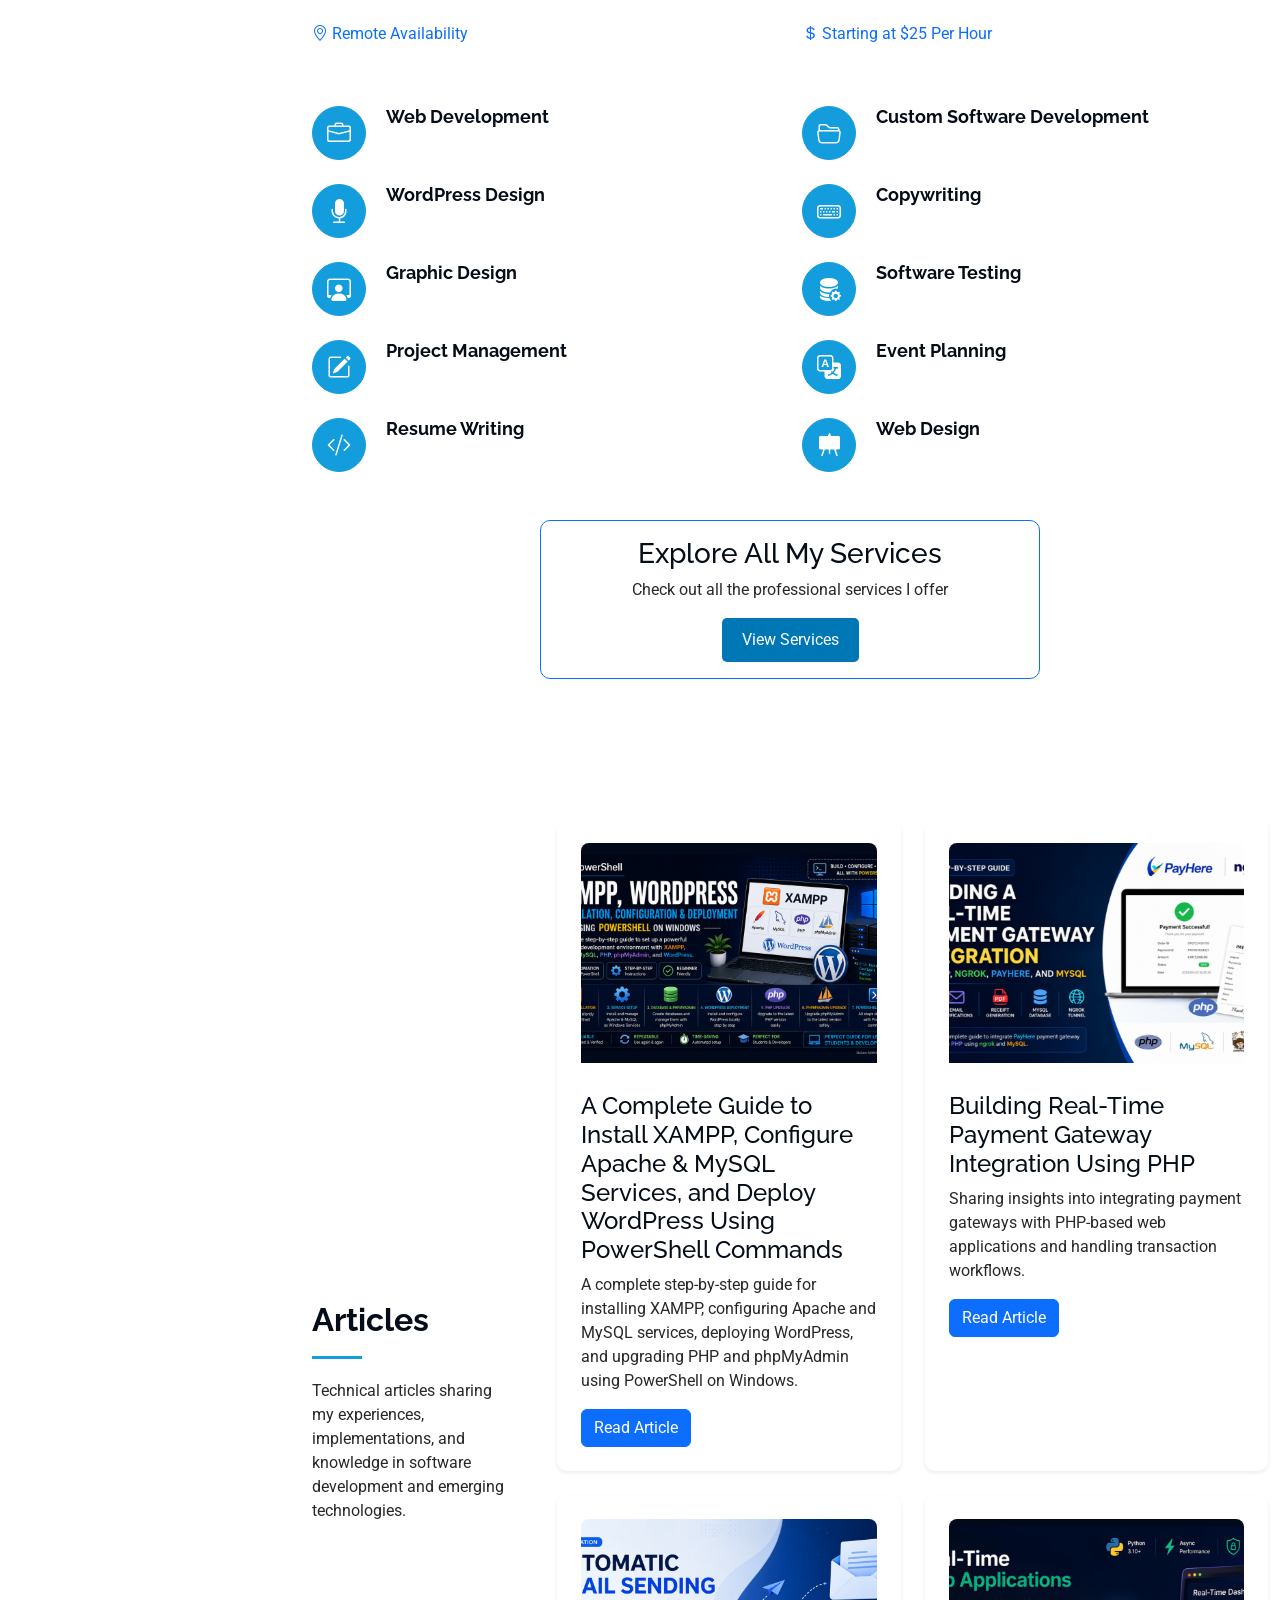
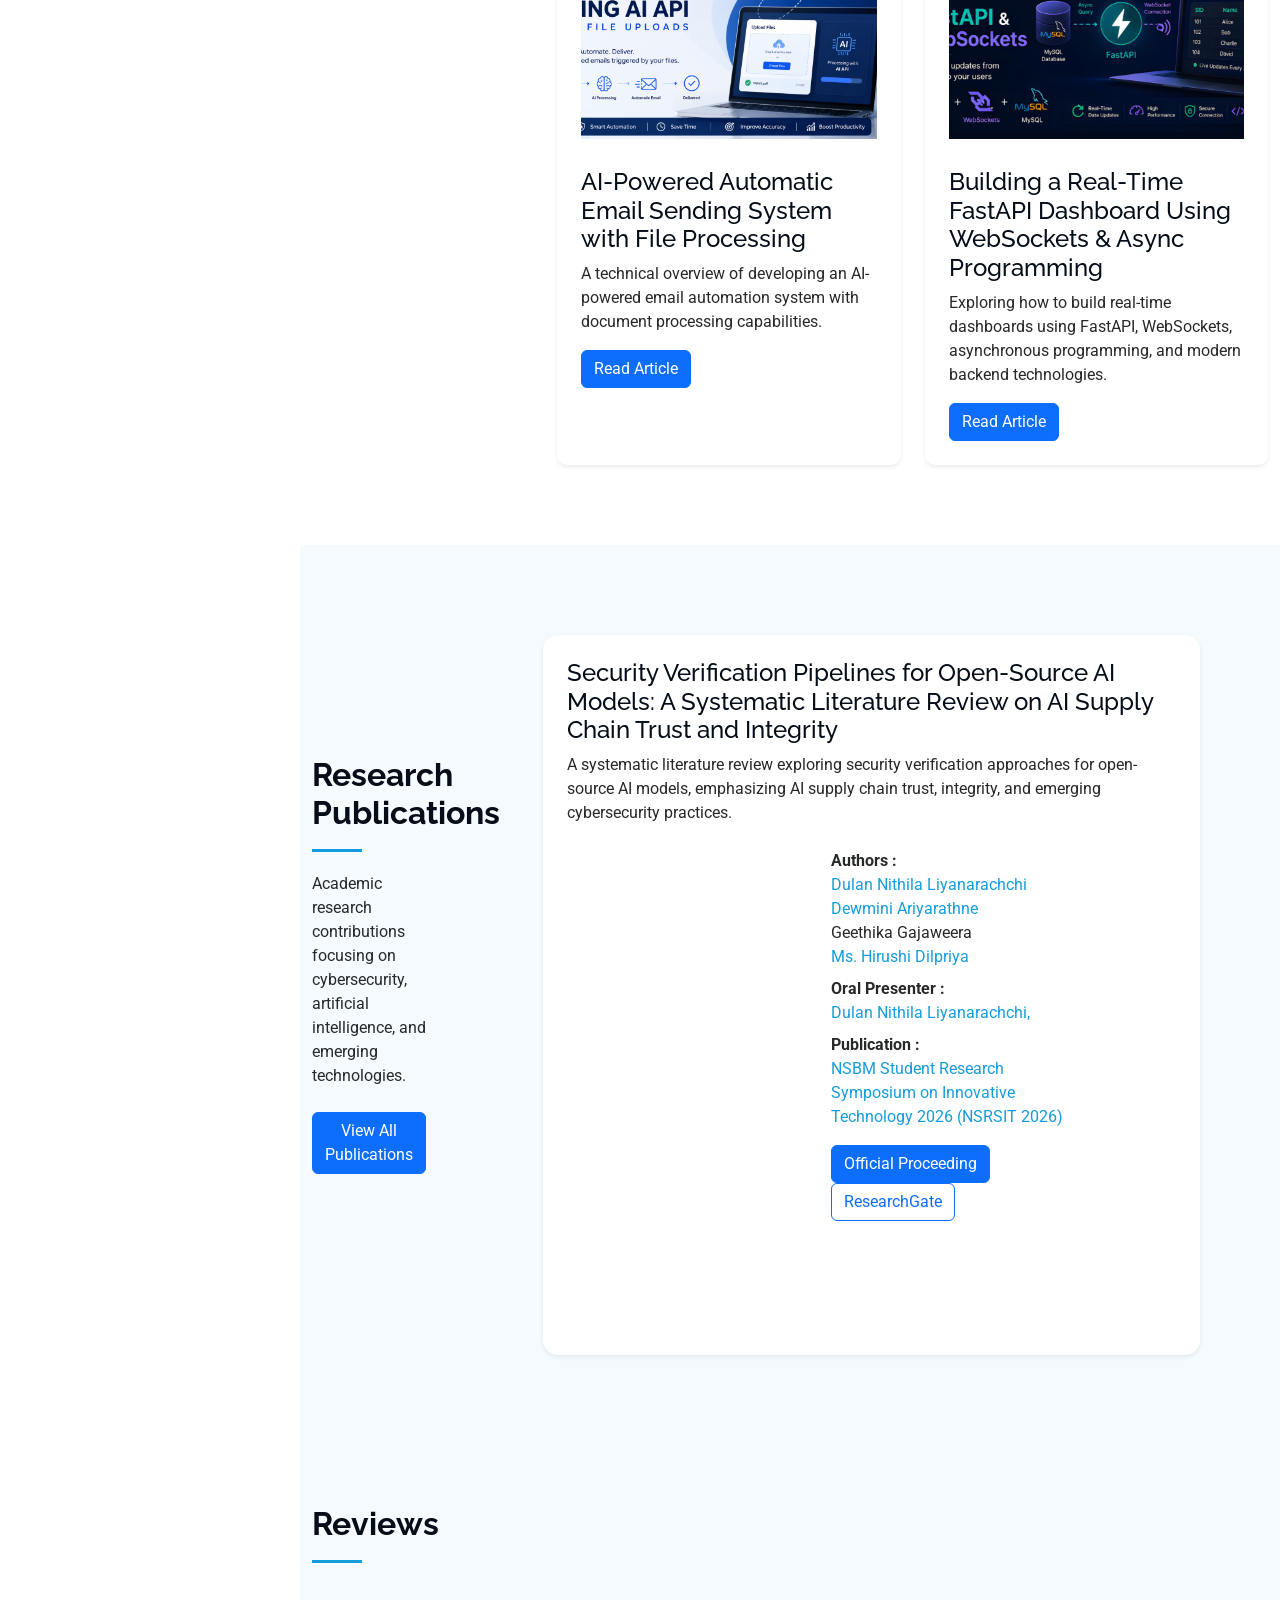
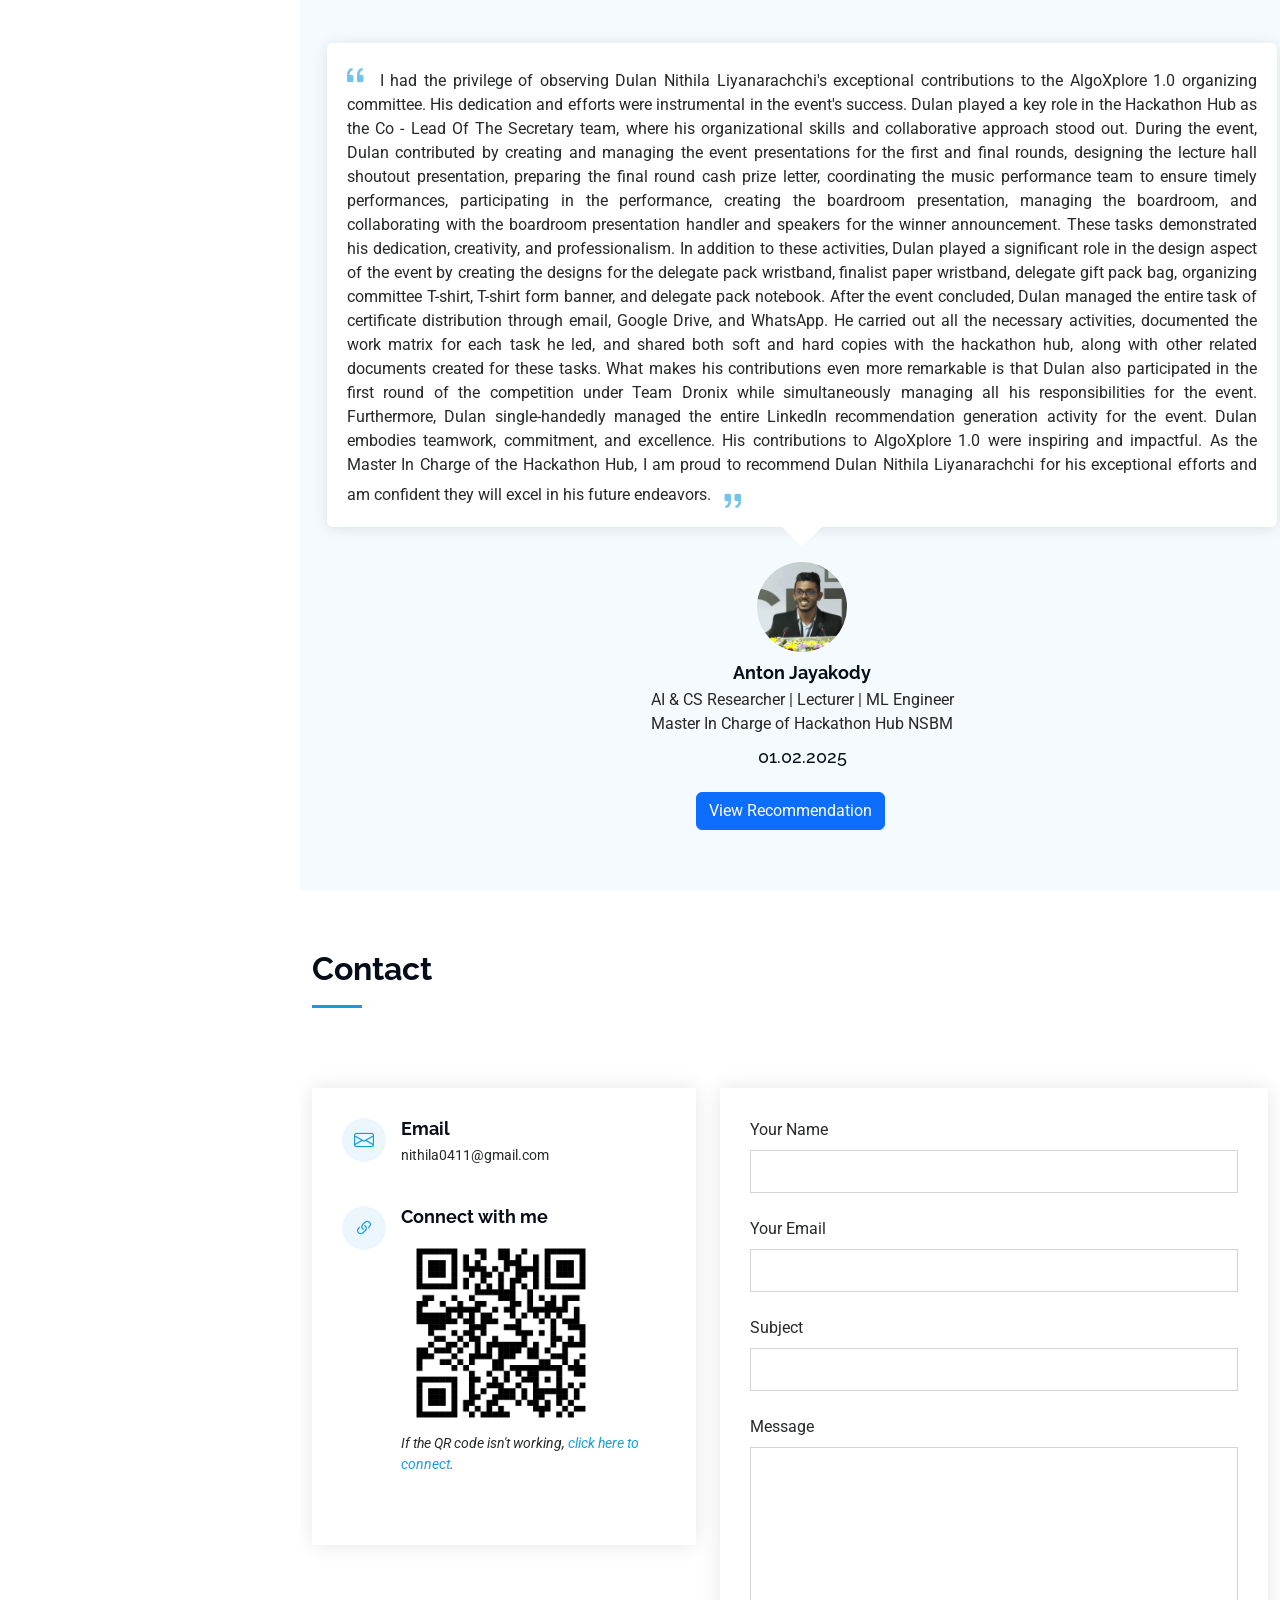
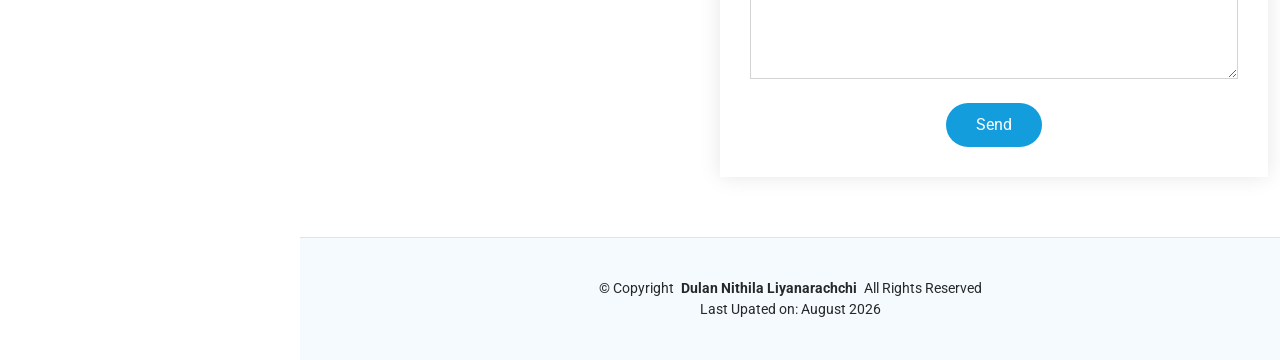
==== commit bcaf6dd5: "Update index.html" ====
--- a/index.html
+++ b/index.html
@@ -724,6 +724,8 @@
                   <h3>Email</h3>
                   <p>nithila0411@gmail.com</p>
                 </div>
+              </div>
+              <div class="info-item d-flex" data-aos="fade-up" data-aos-delay="400">
                 <i class="bi bi-link-45deg flex-shrink-0"></i>
                 <div>
                   <h3>Connect with me</h3>
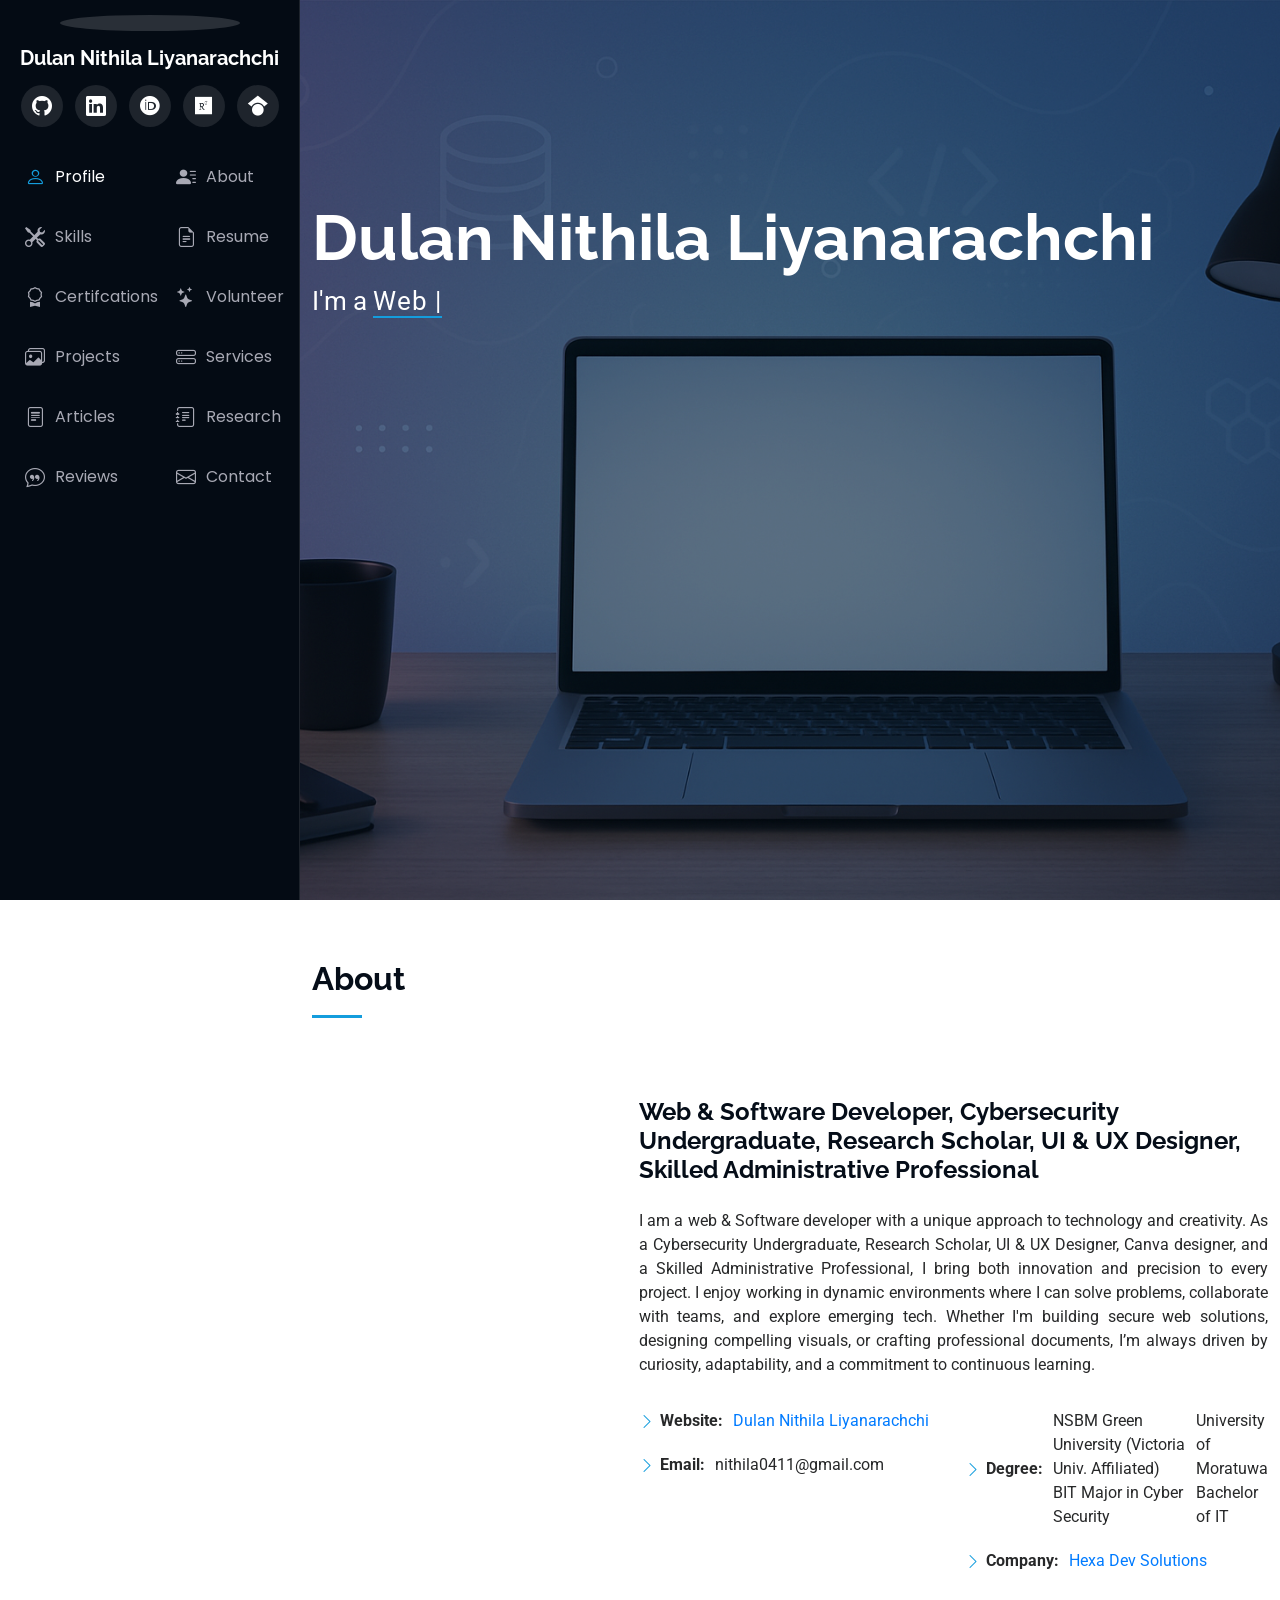
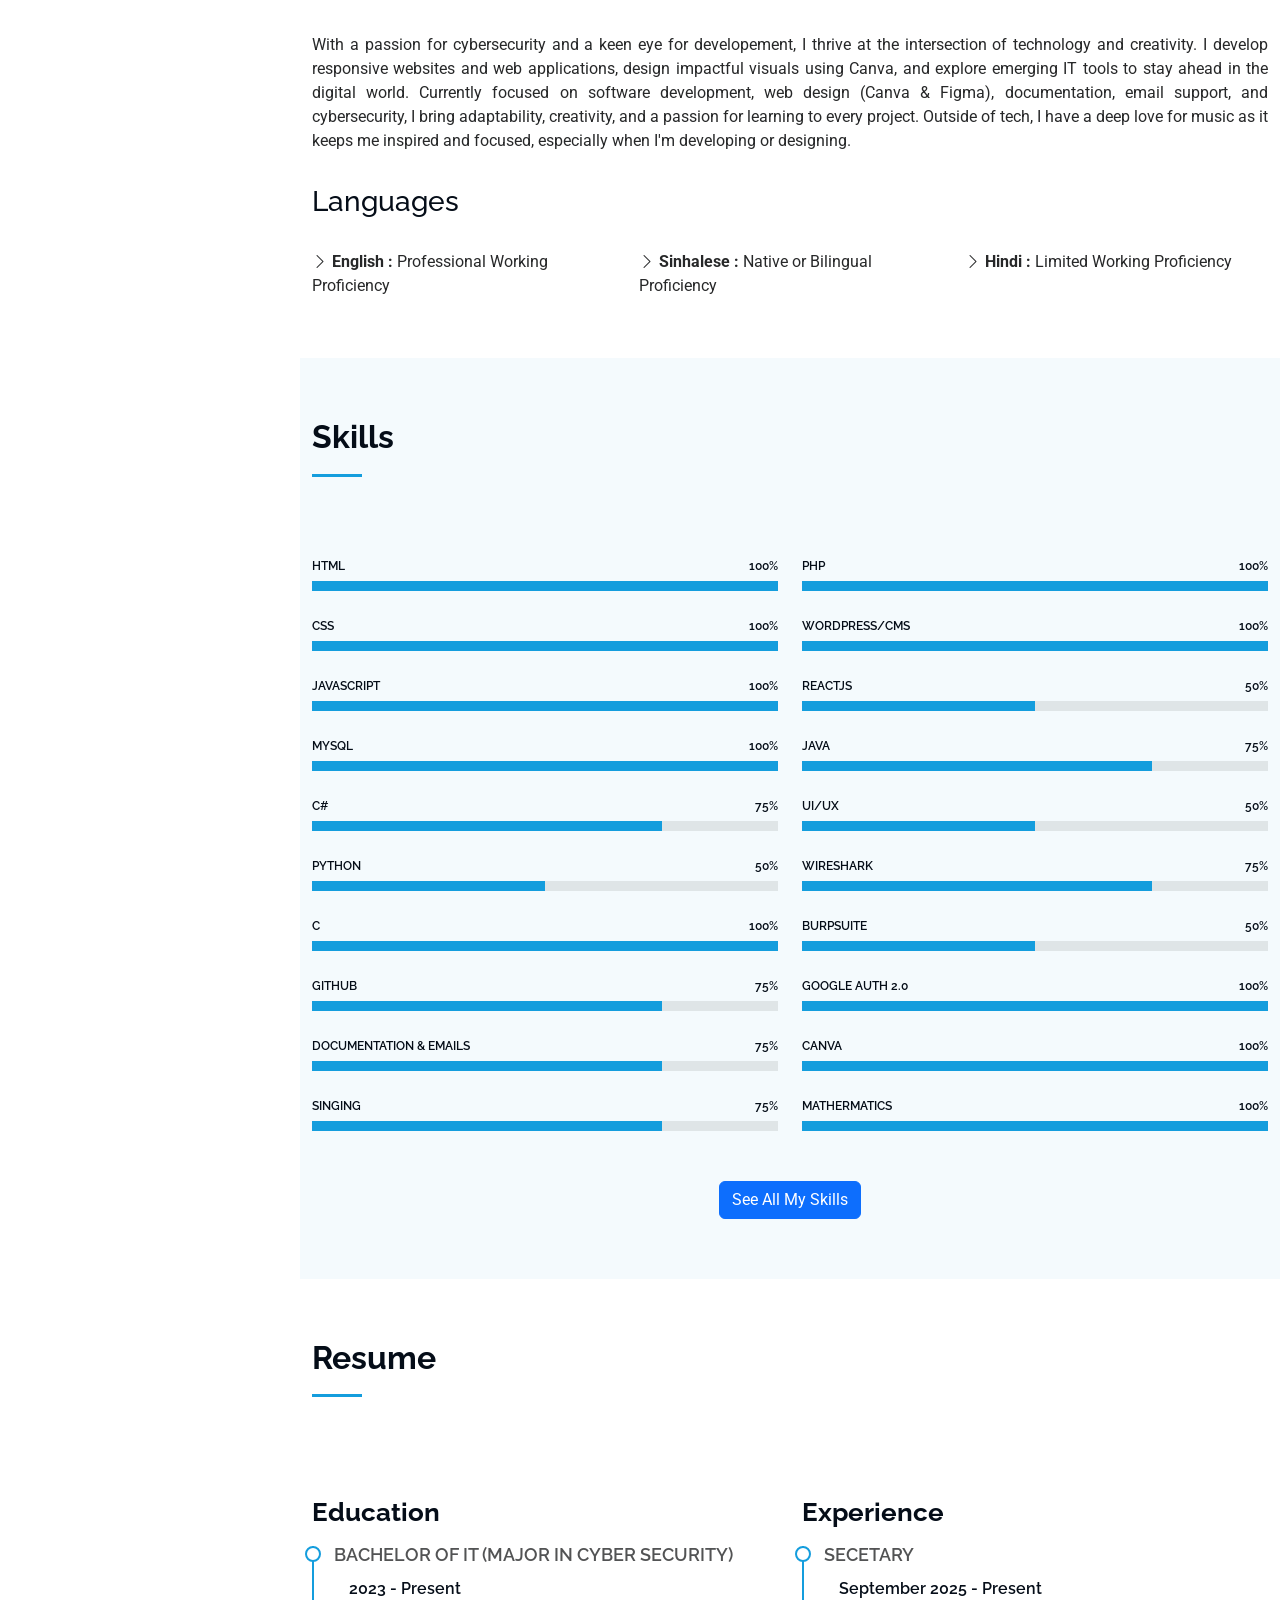
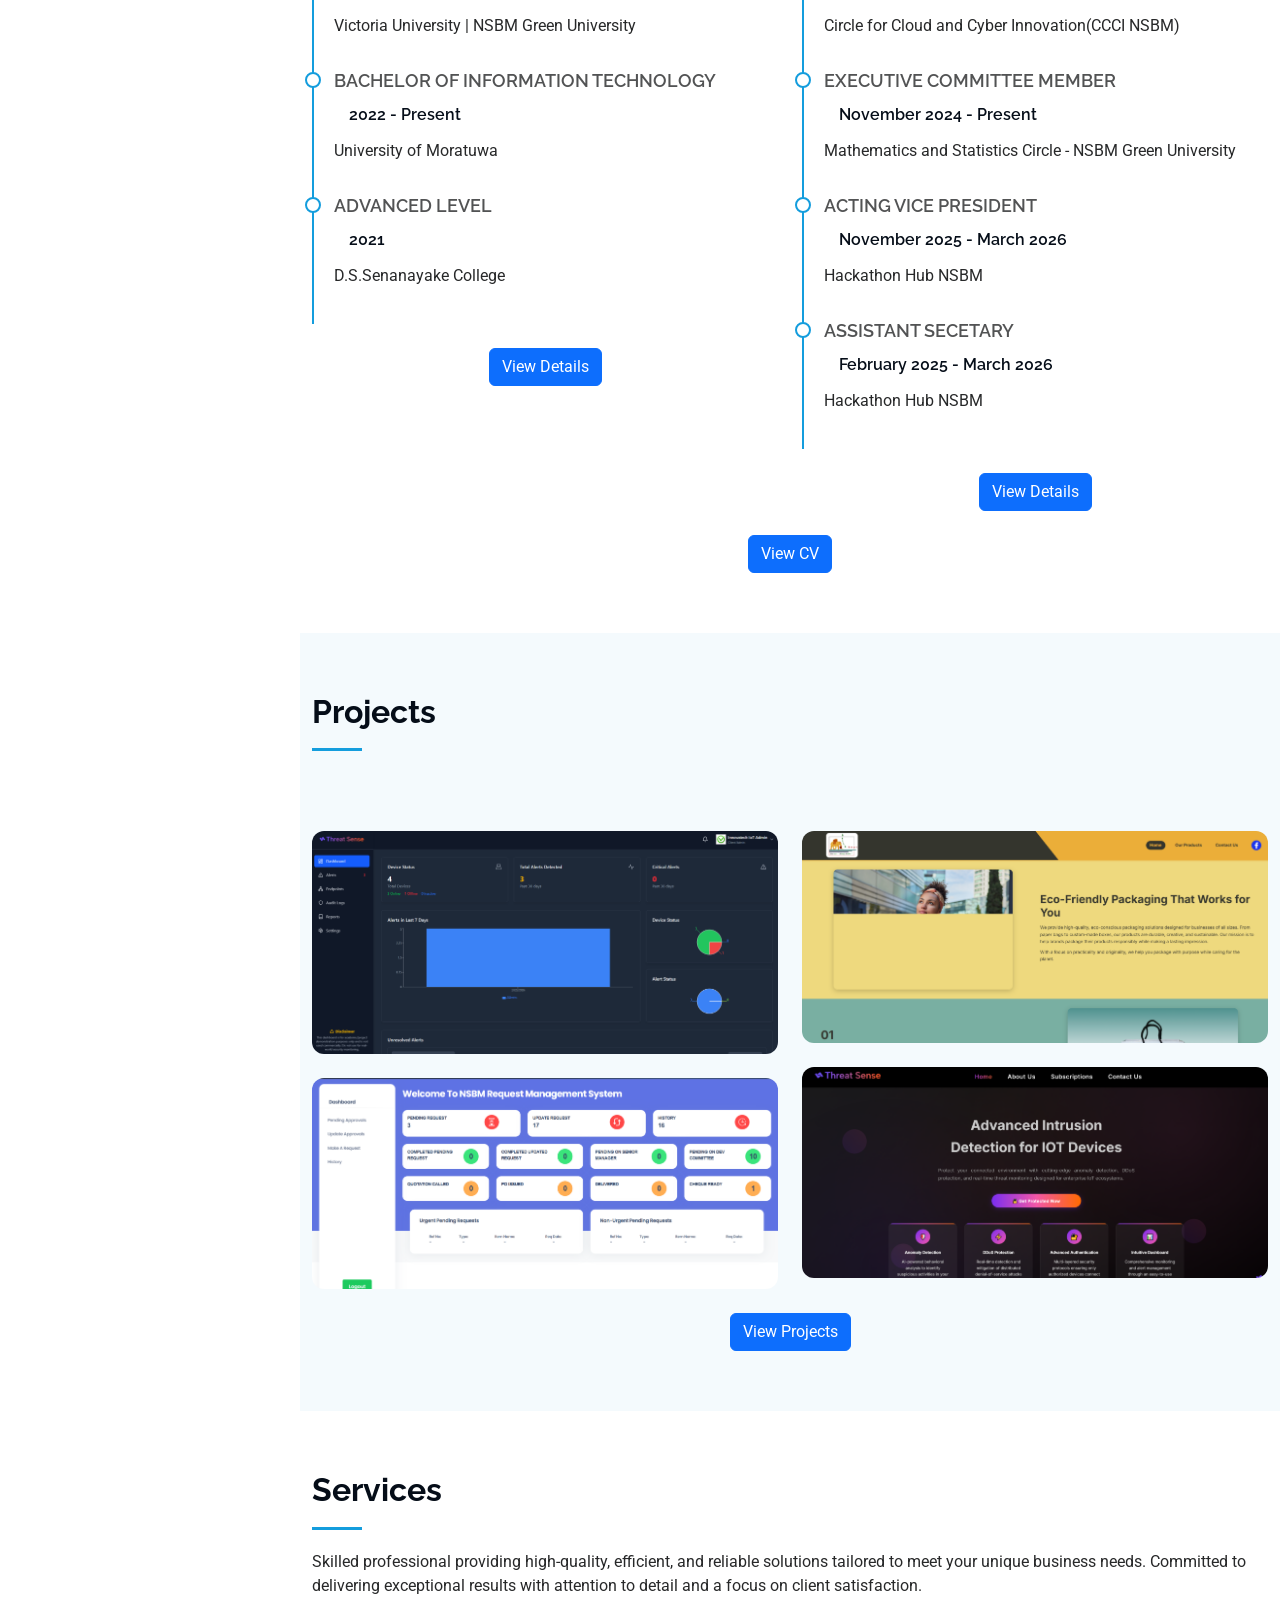
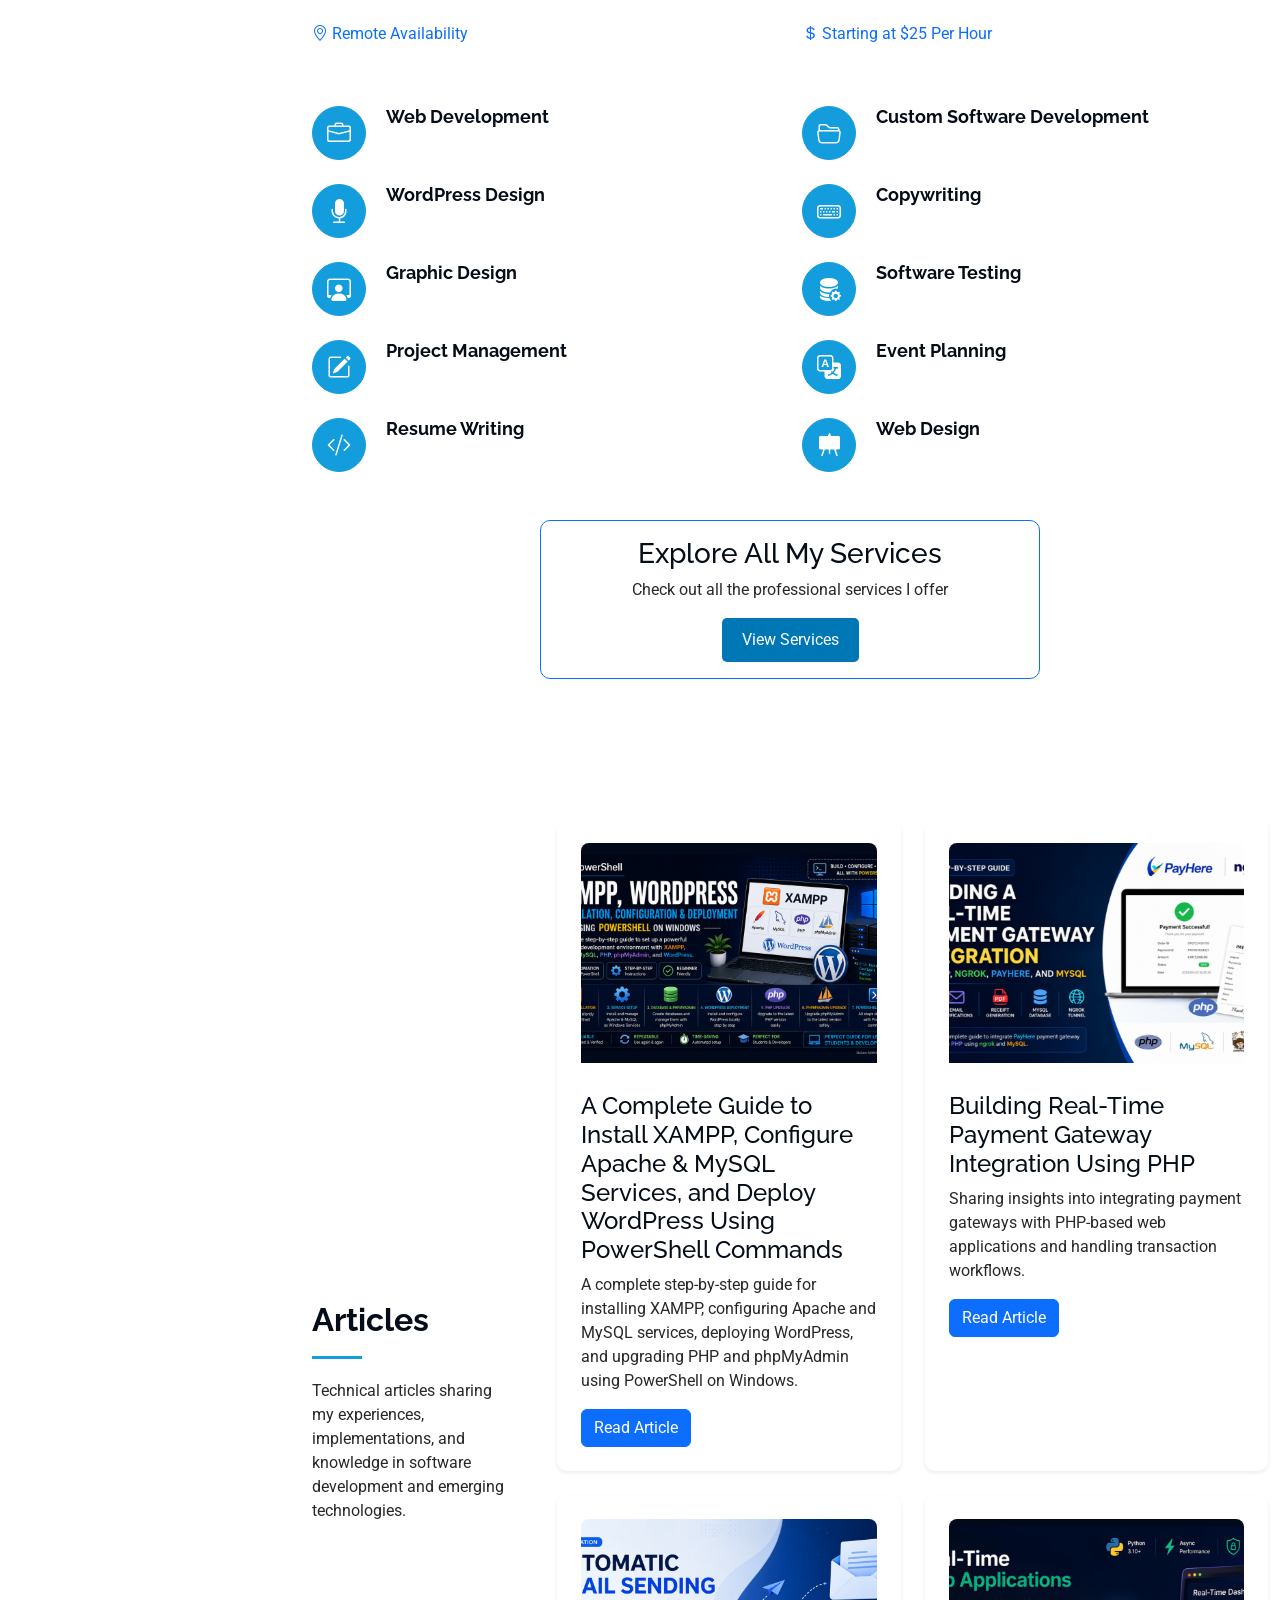
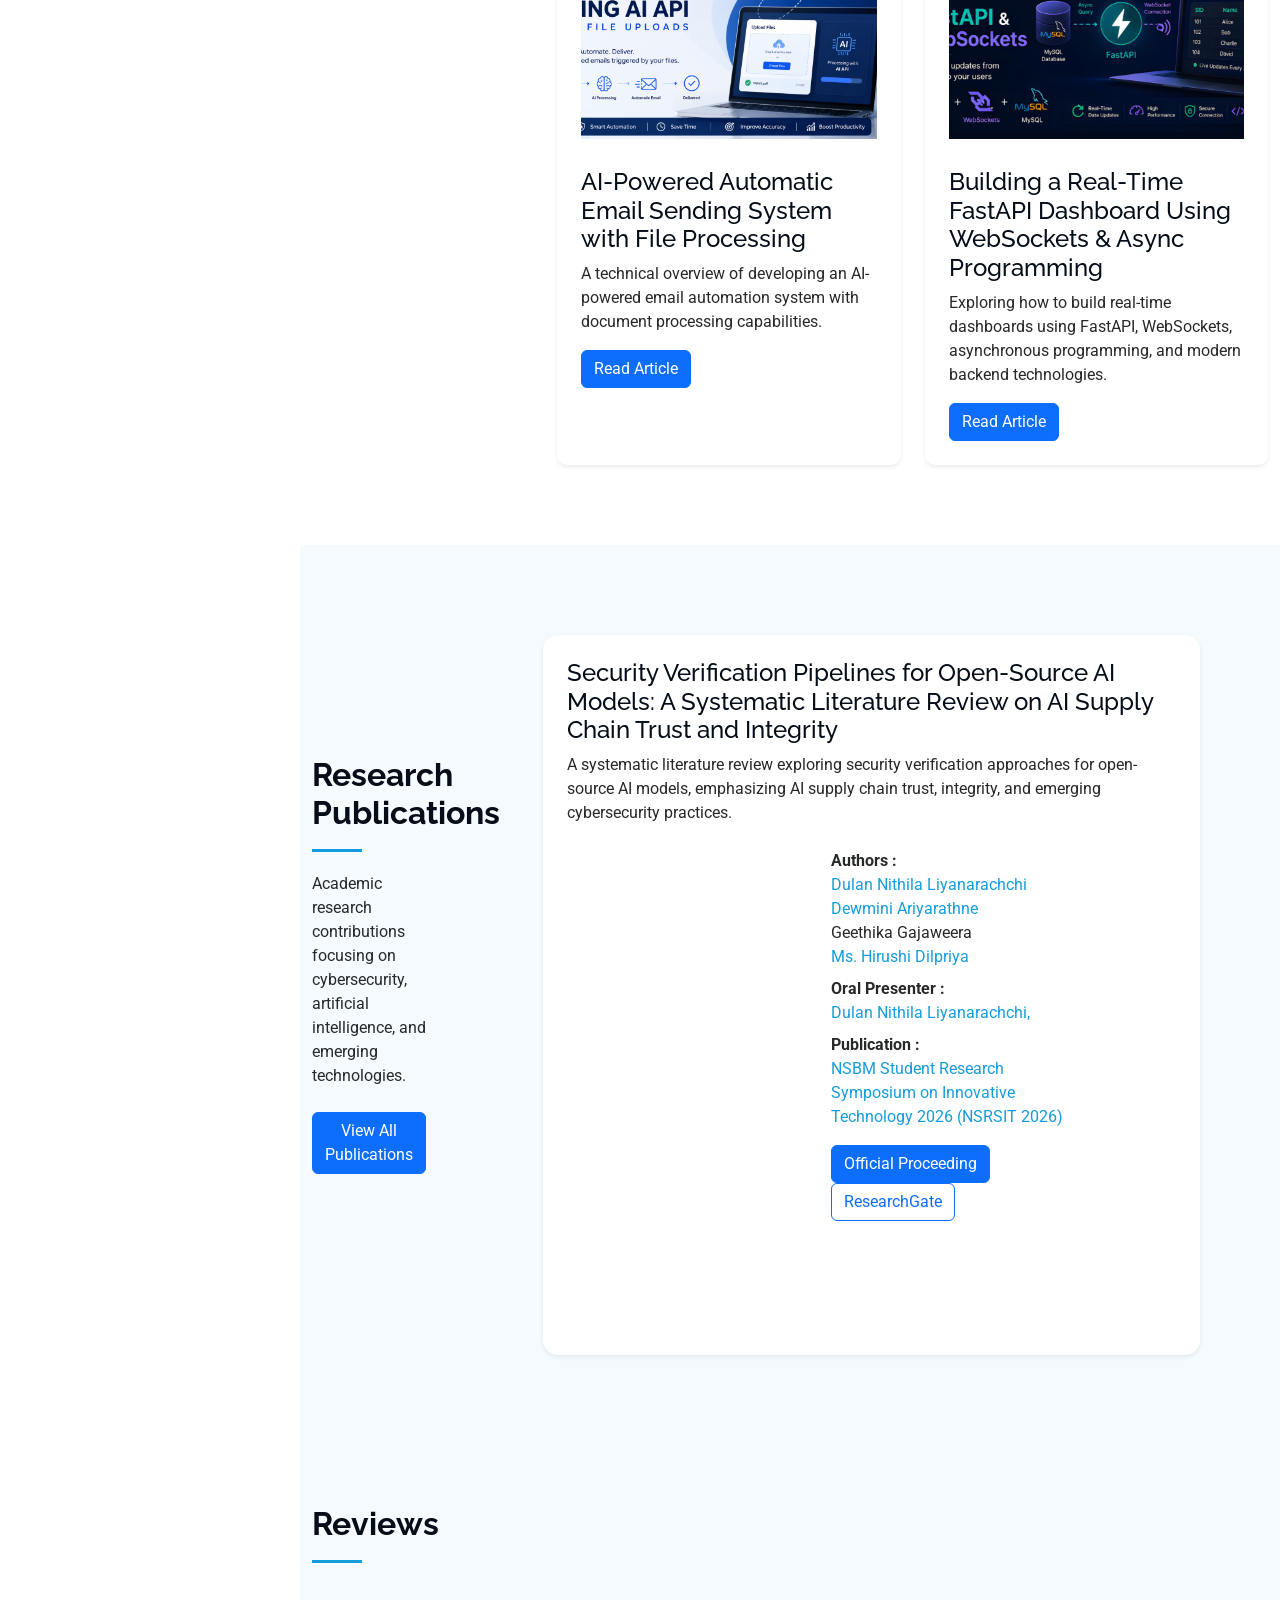
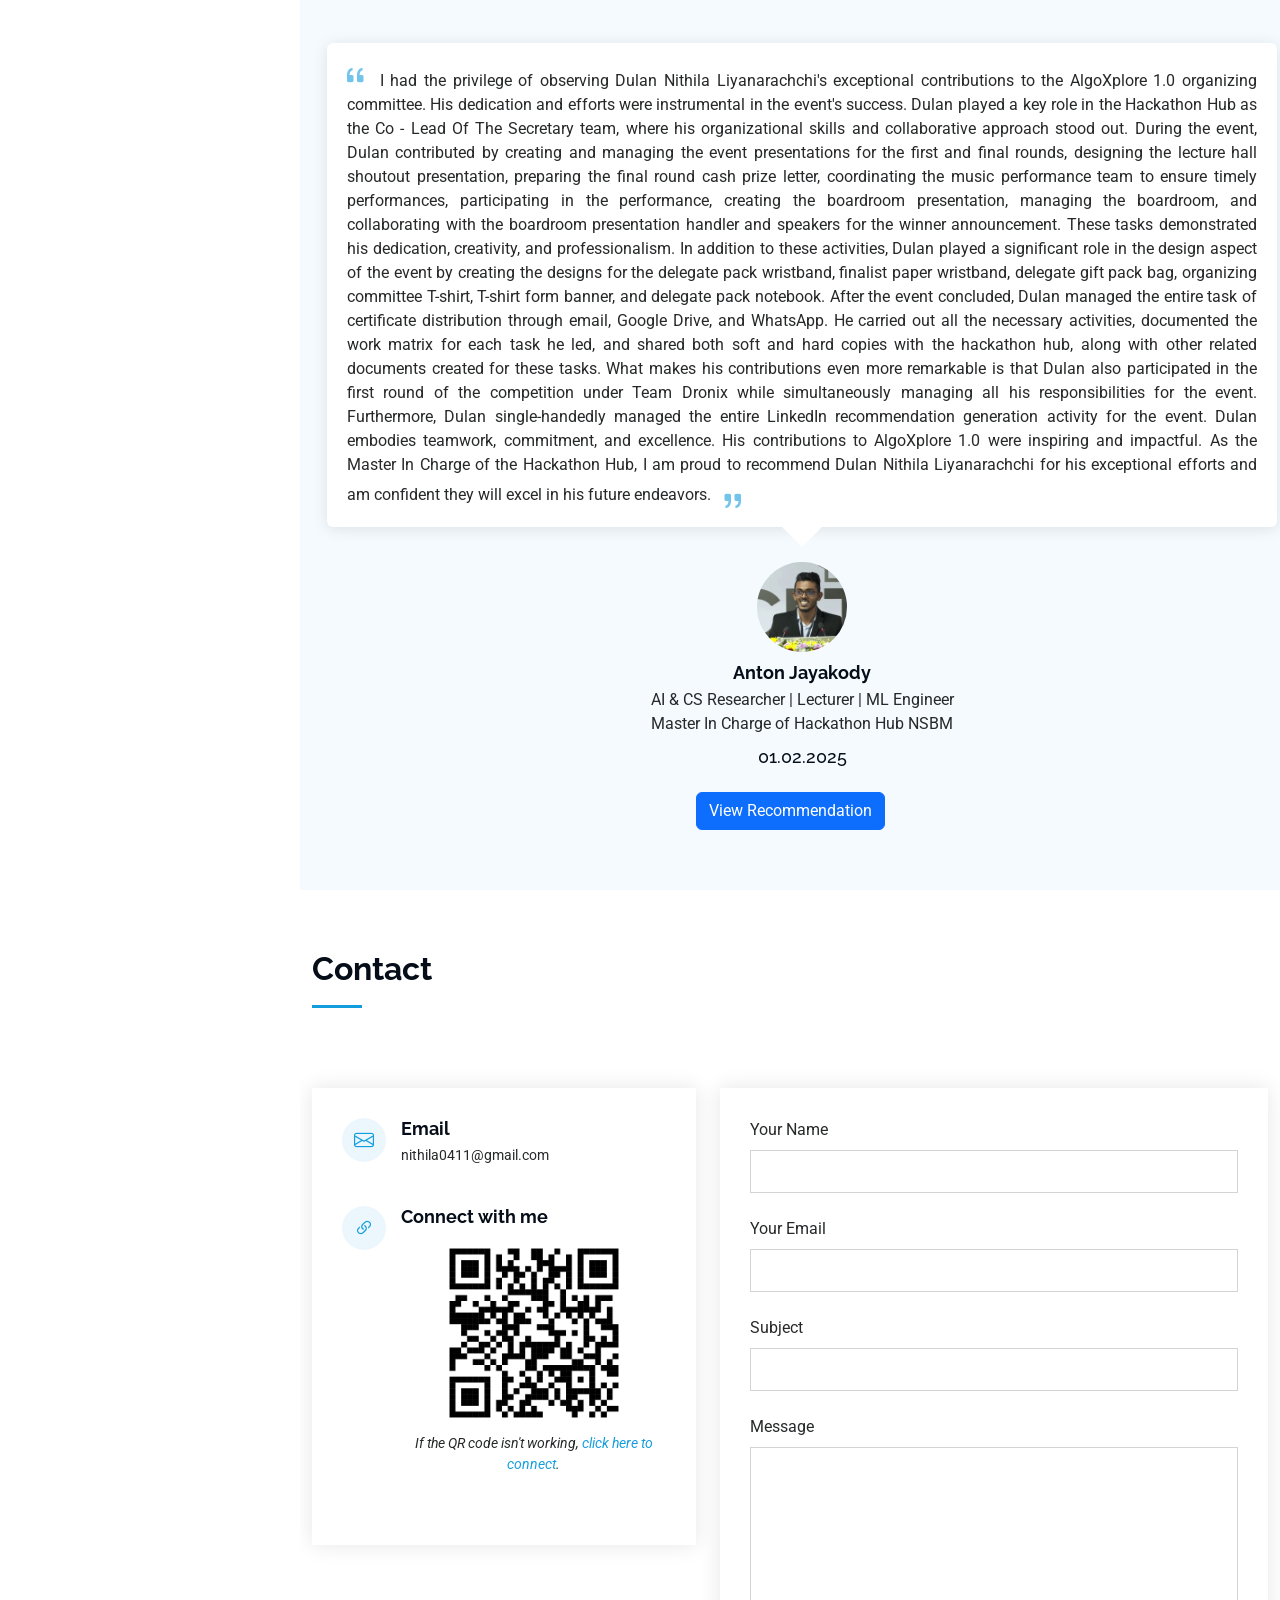
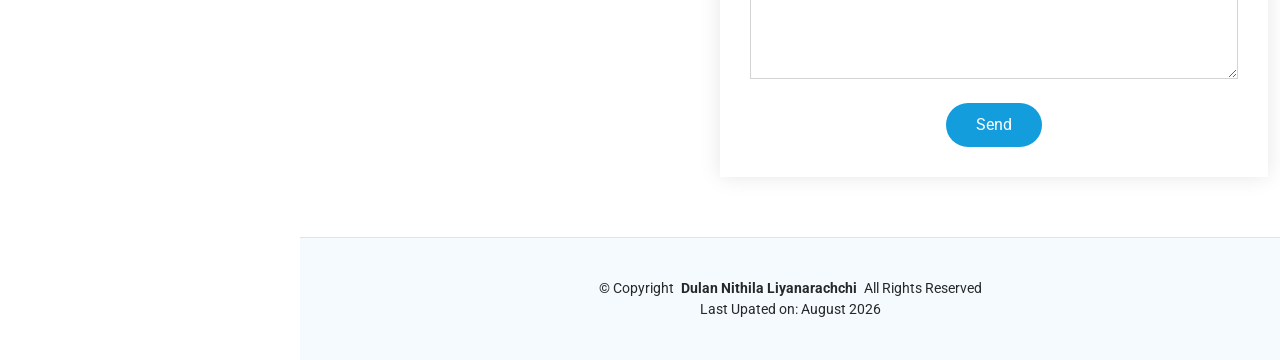
==== commit d518c54a: "Update index.html" ====
--- a/index.html
+++ b/index.html
@@ -729,7 +729,7 @@
                 <i class="bi bi-link-45deg flex-shrink-0"></i>
                 <div>
                   <h3>Connect with me</h3>
-                  <p><img src="assets/img/QR.png" alt="Scan QR Code to Connect with Dulan Nithila Liyanarachchi" width="200"><br><em>If the QR code isn't working, <a href="https://nithilald.github.io/Dulan-Nithila-Liyanarachchi/connect.html" target="_blank">click here to connect</a>.</em> </p>
+                  <p align="center"><img src="assets/img/QR.png" alt="Scan QR Code to Connect with Dulan Nithila Liyanarachchi" width="200"><br><em>If the QR code isn't working, <a href="https://nithilald.github.io/Dulan-Nithila-Liyanarachchi/connect.html" target="_blank">click here to connect</a>.</em> </p>
                 </div>
               </div>
             </div>
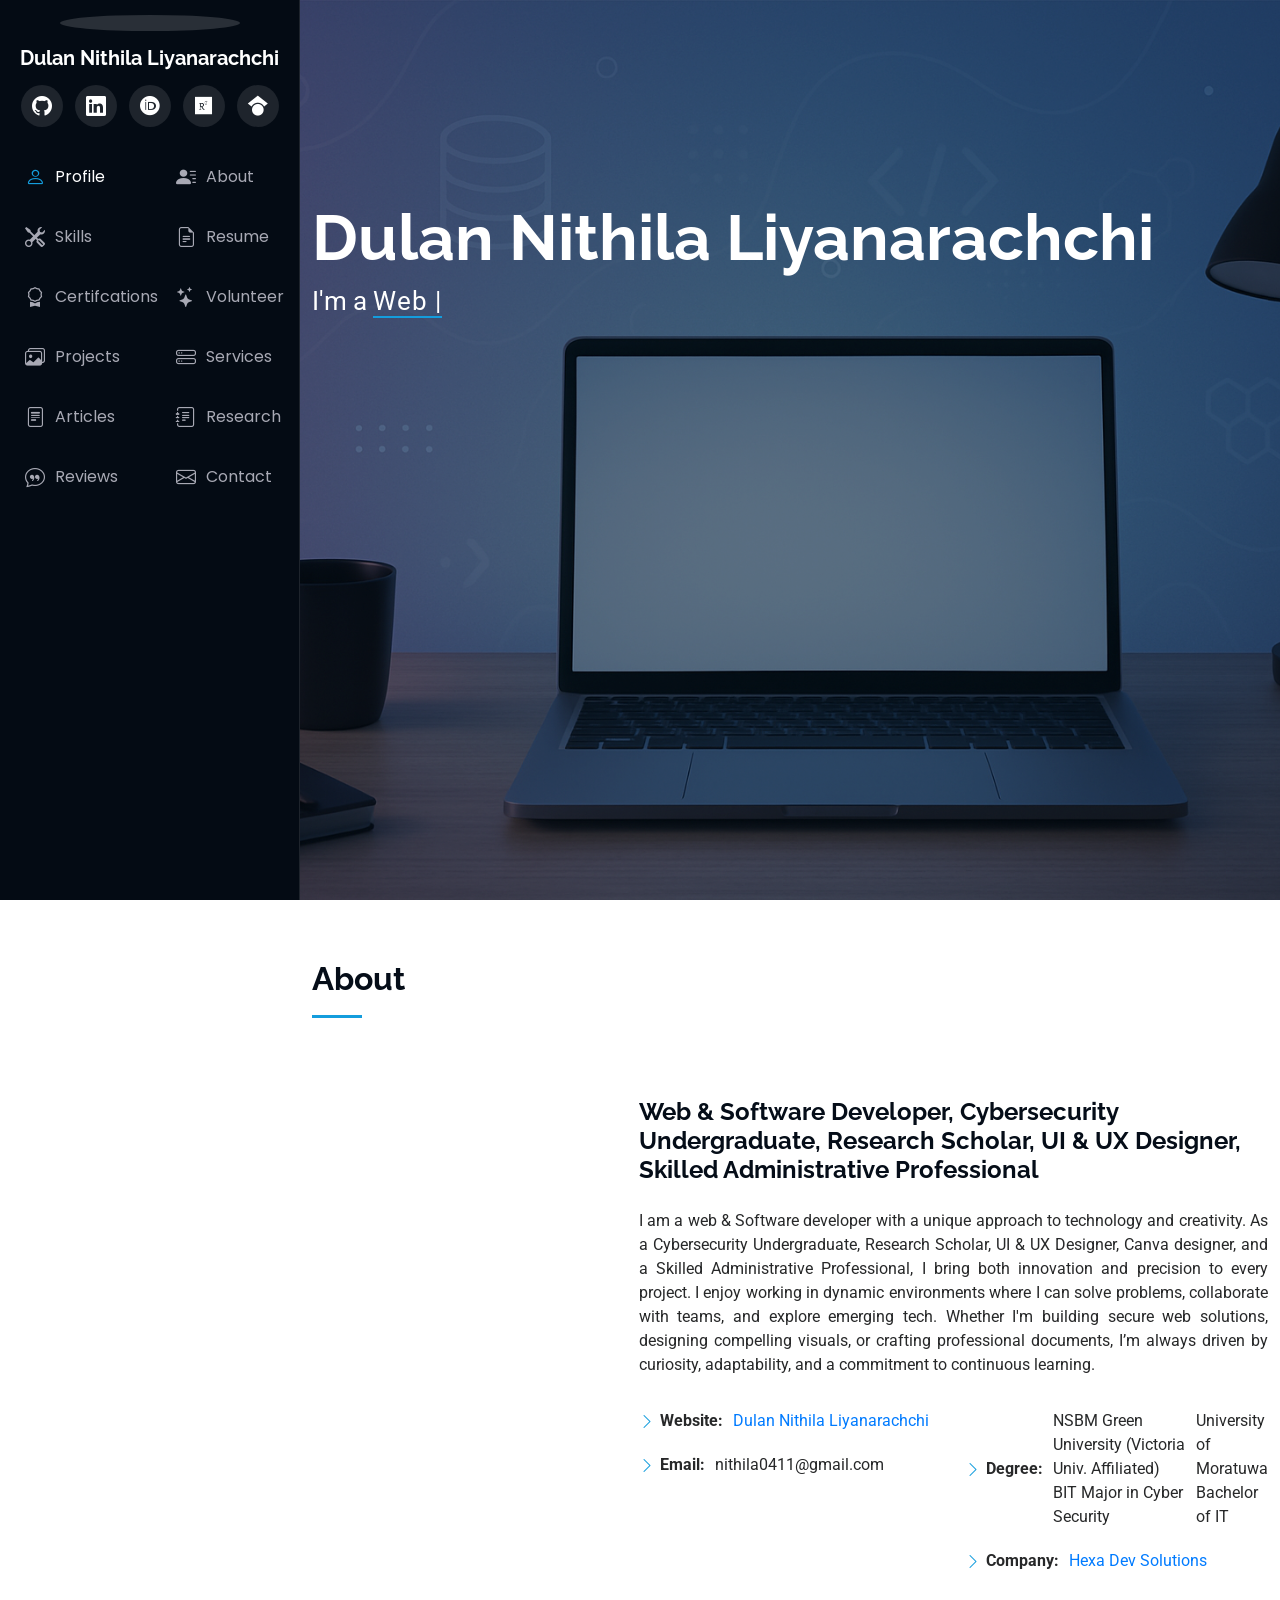
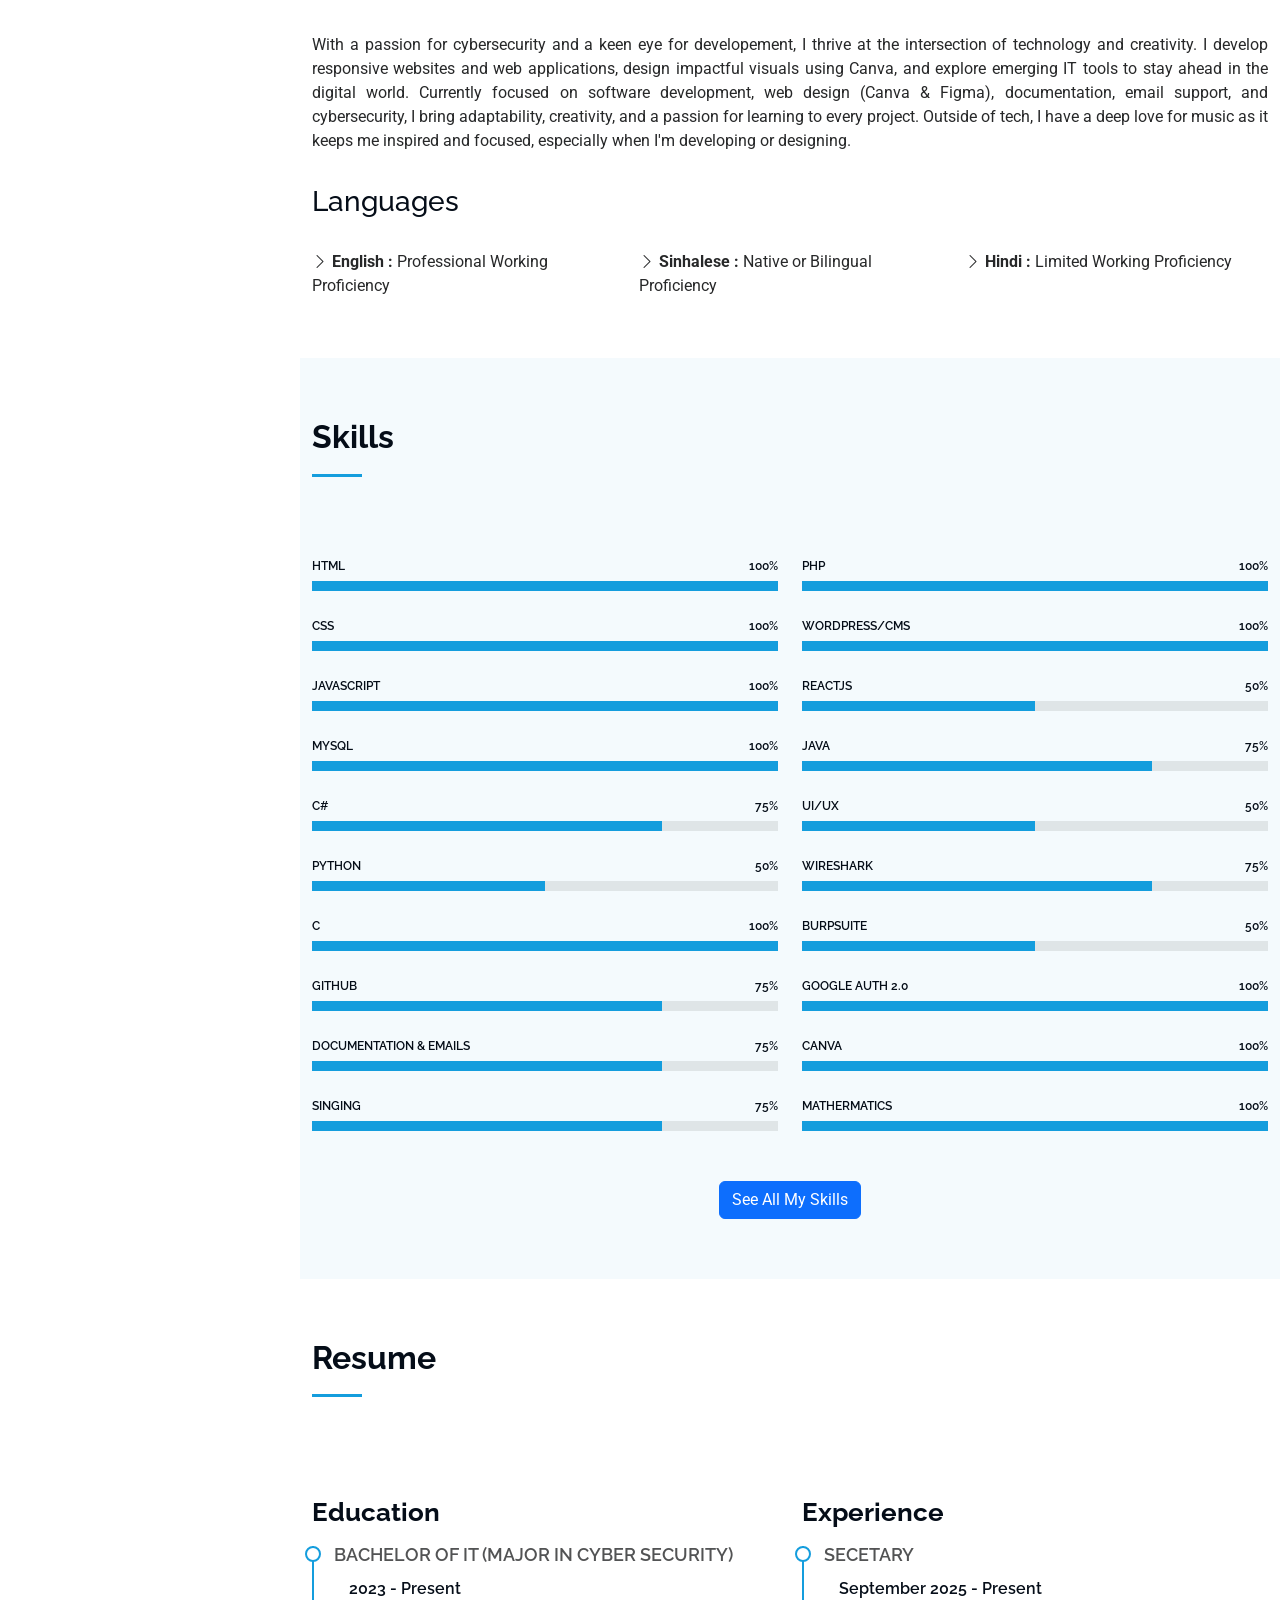
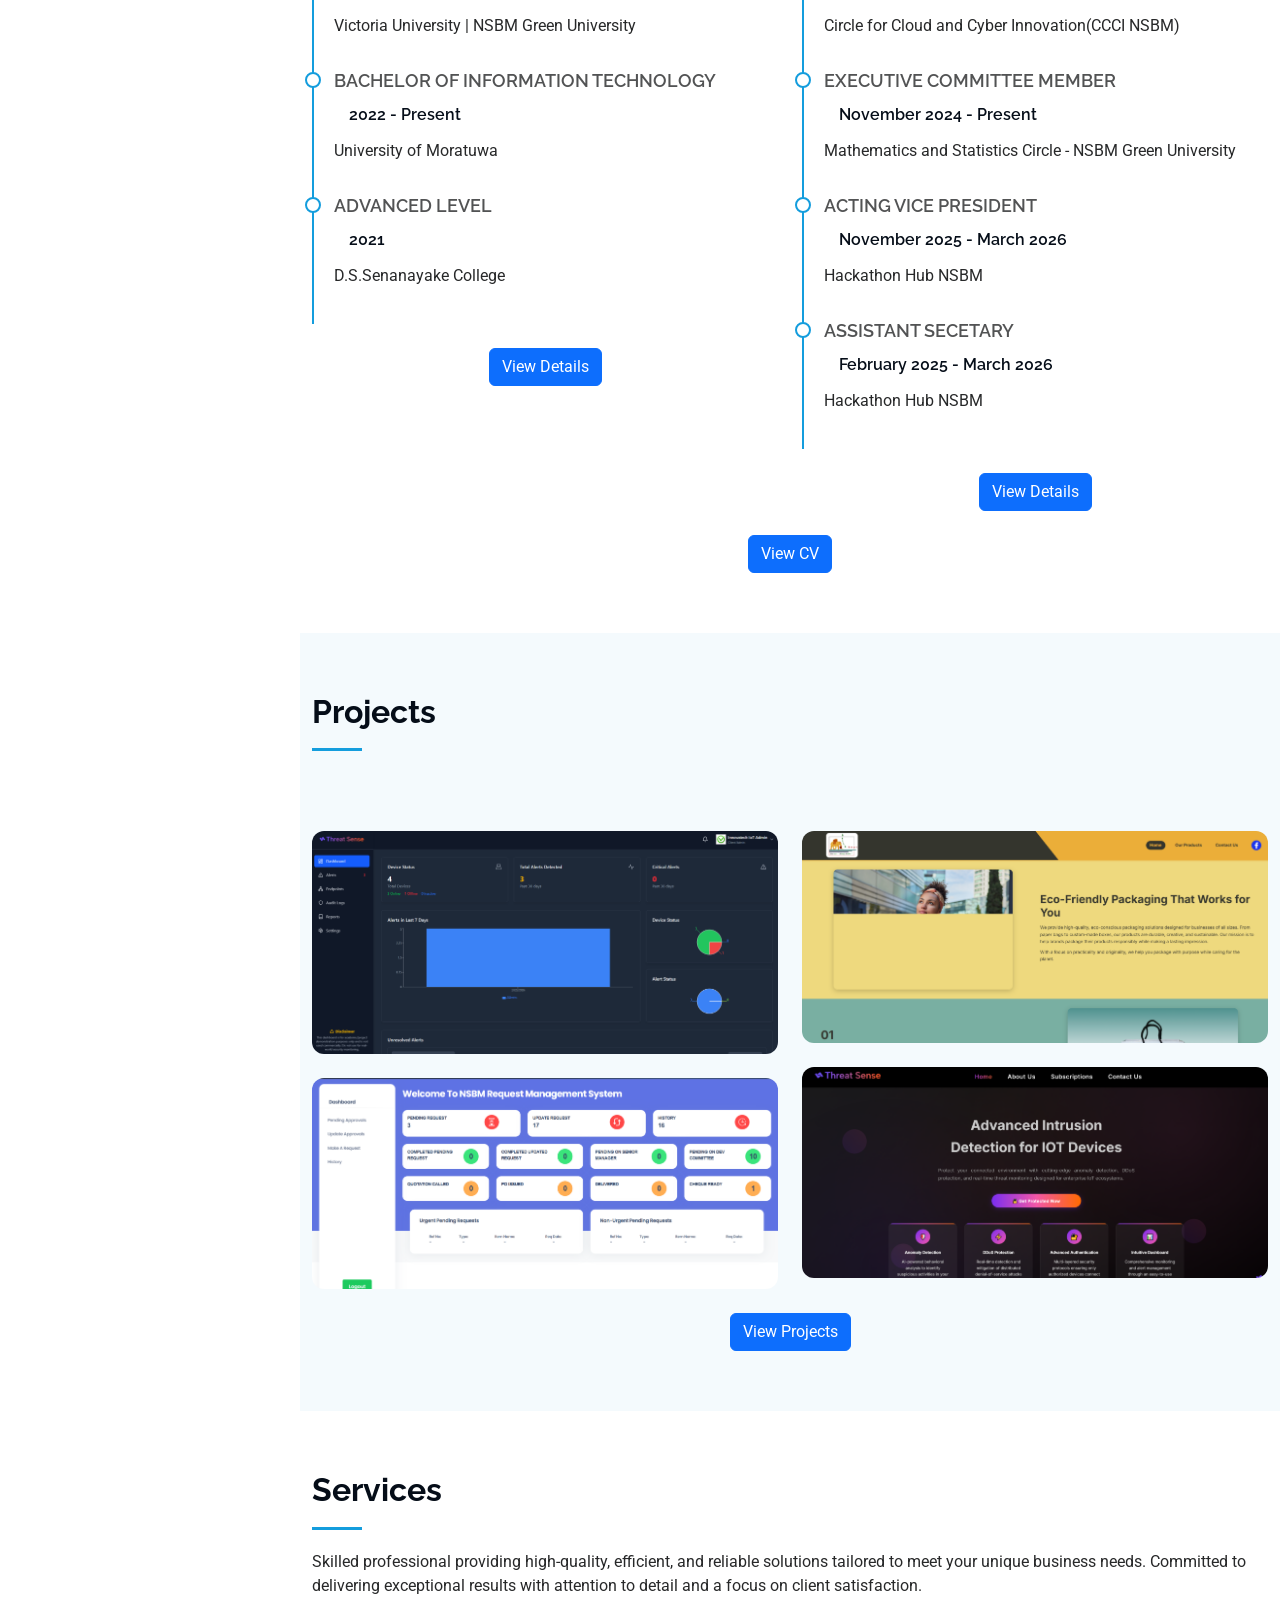
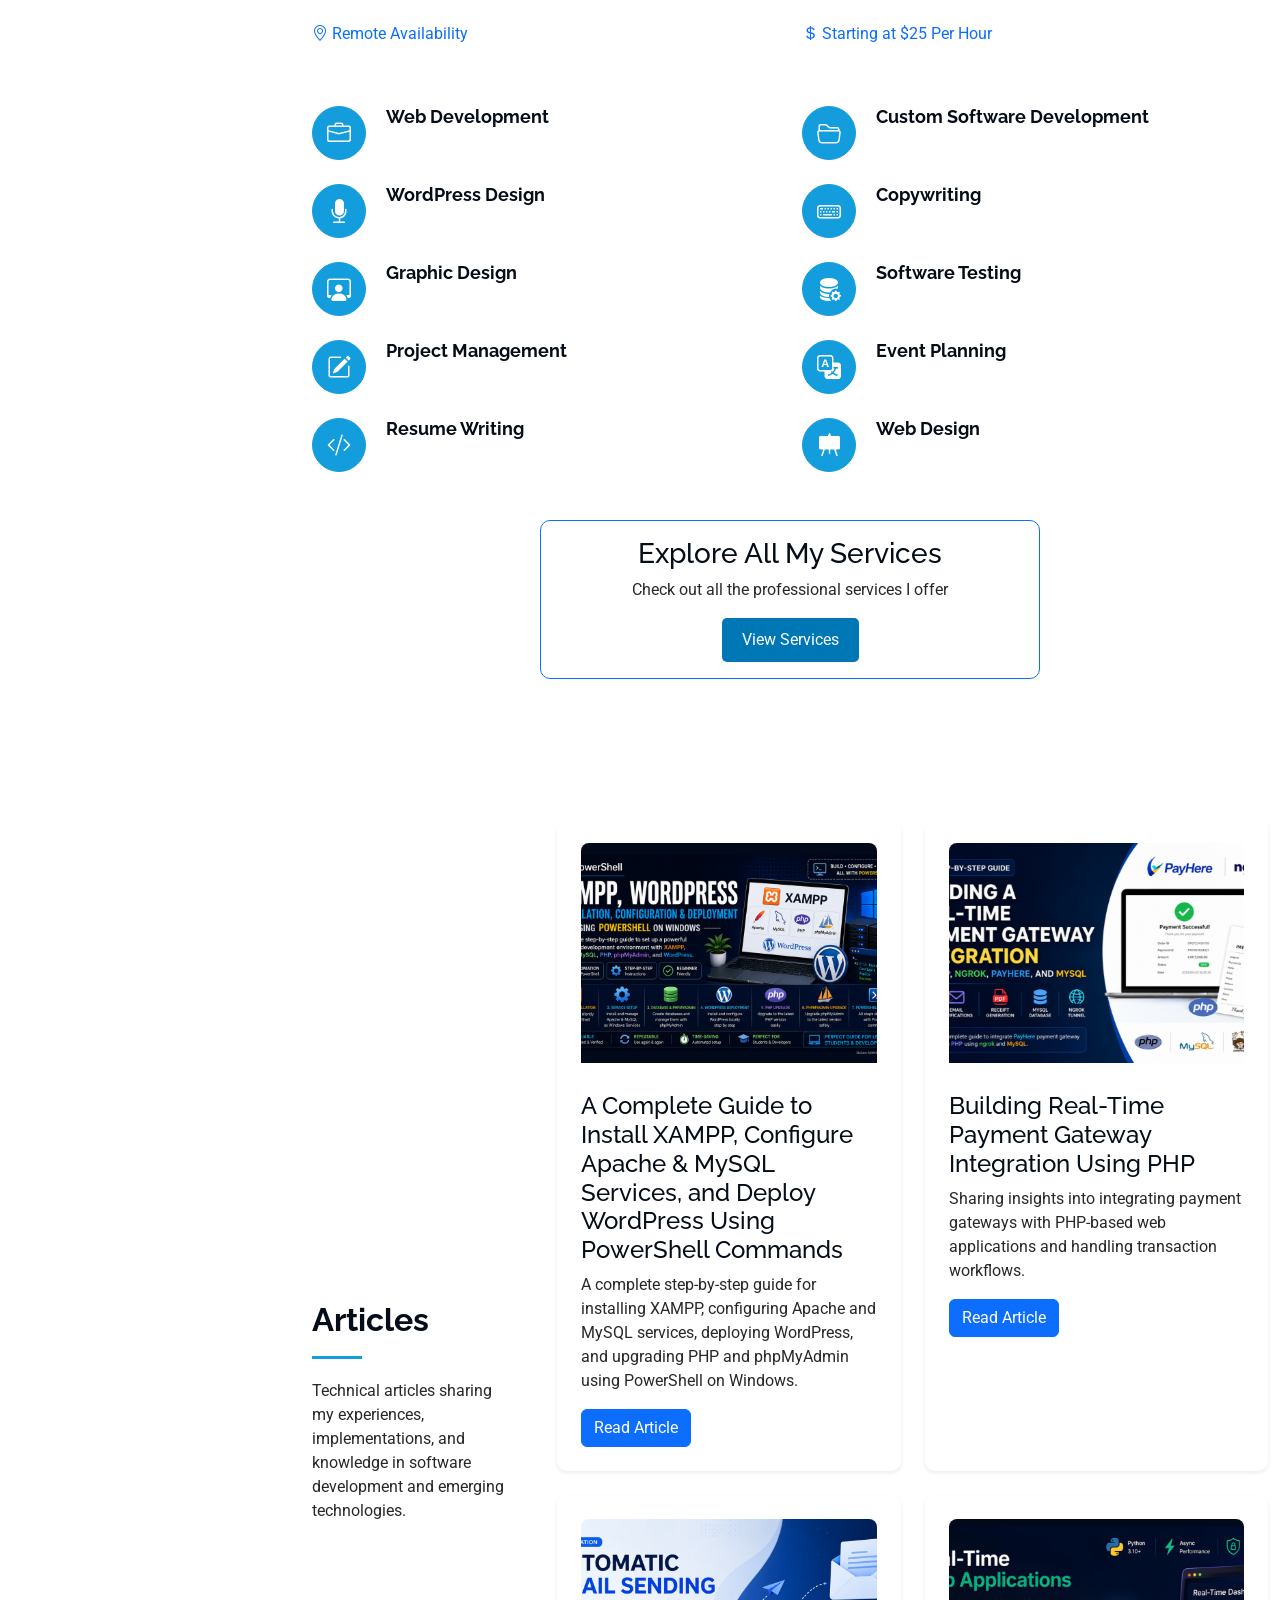
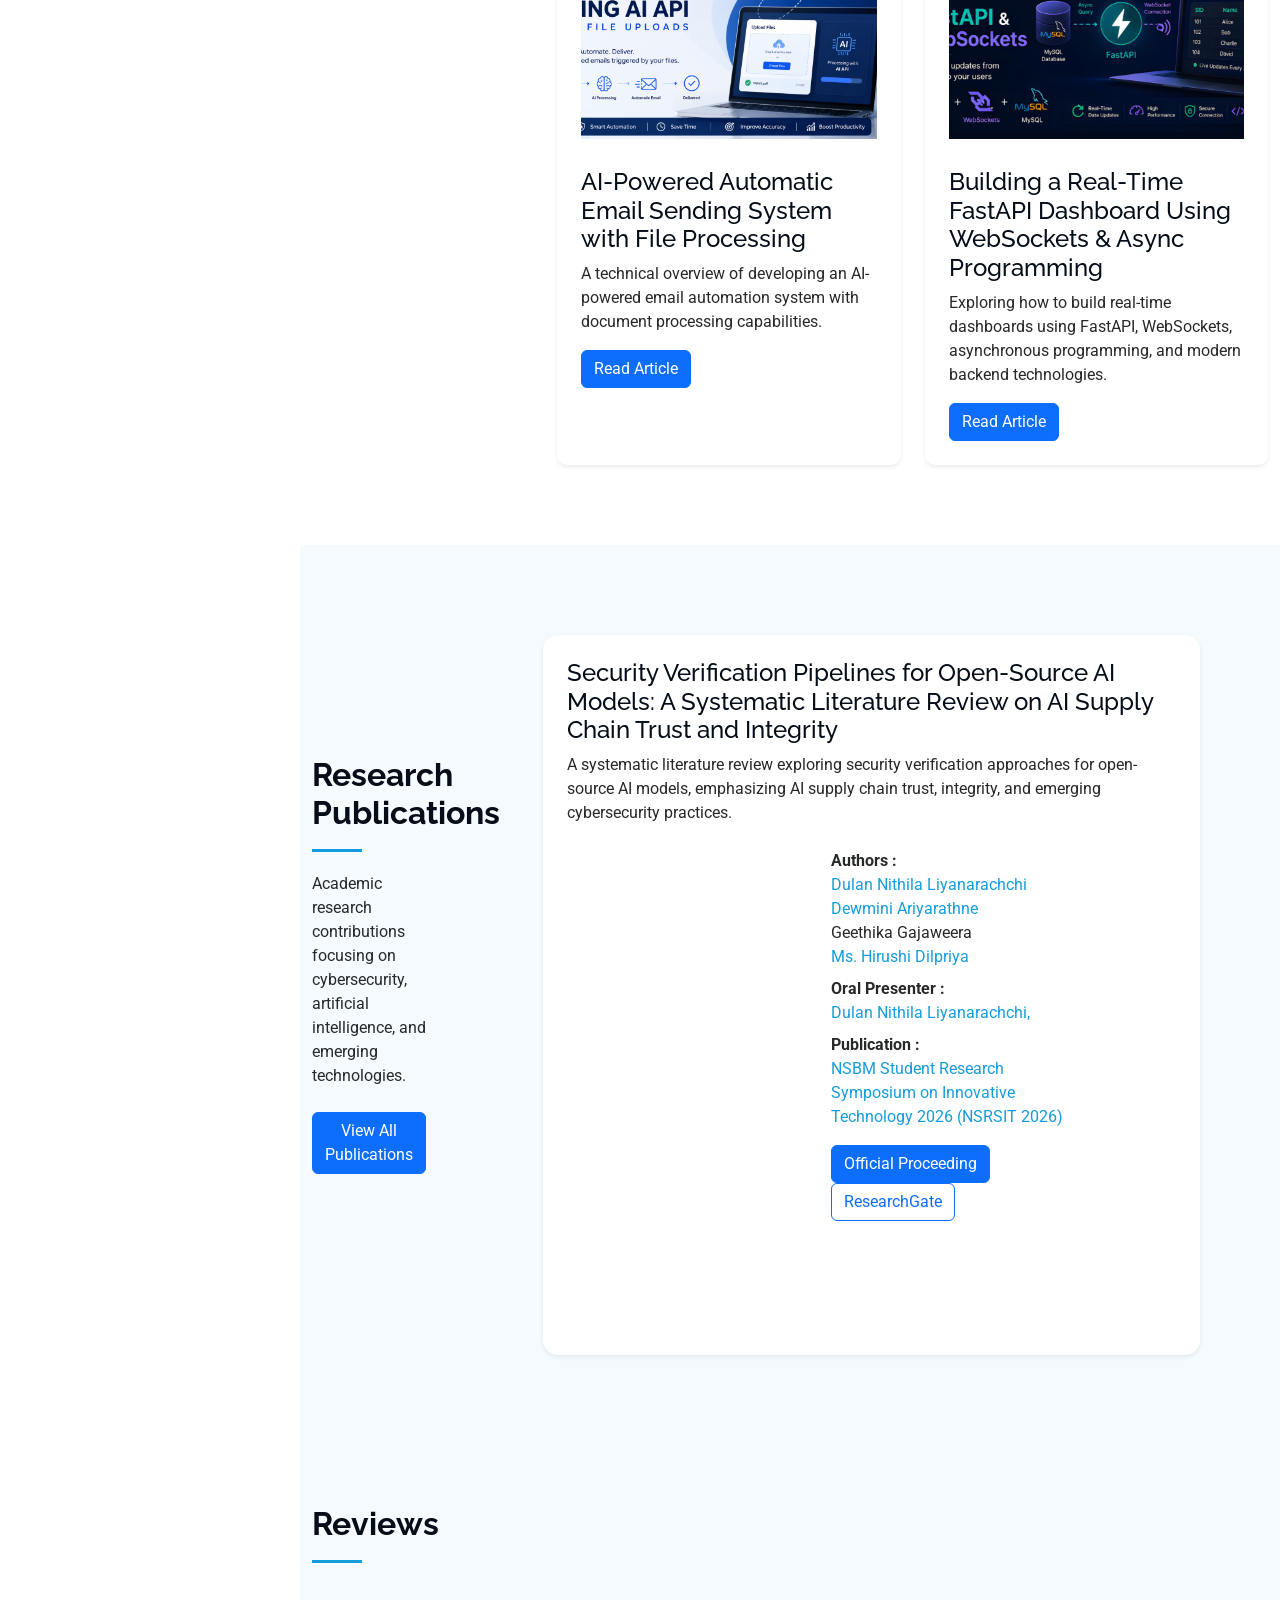
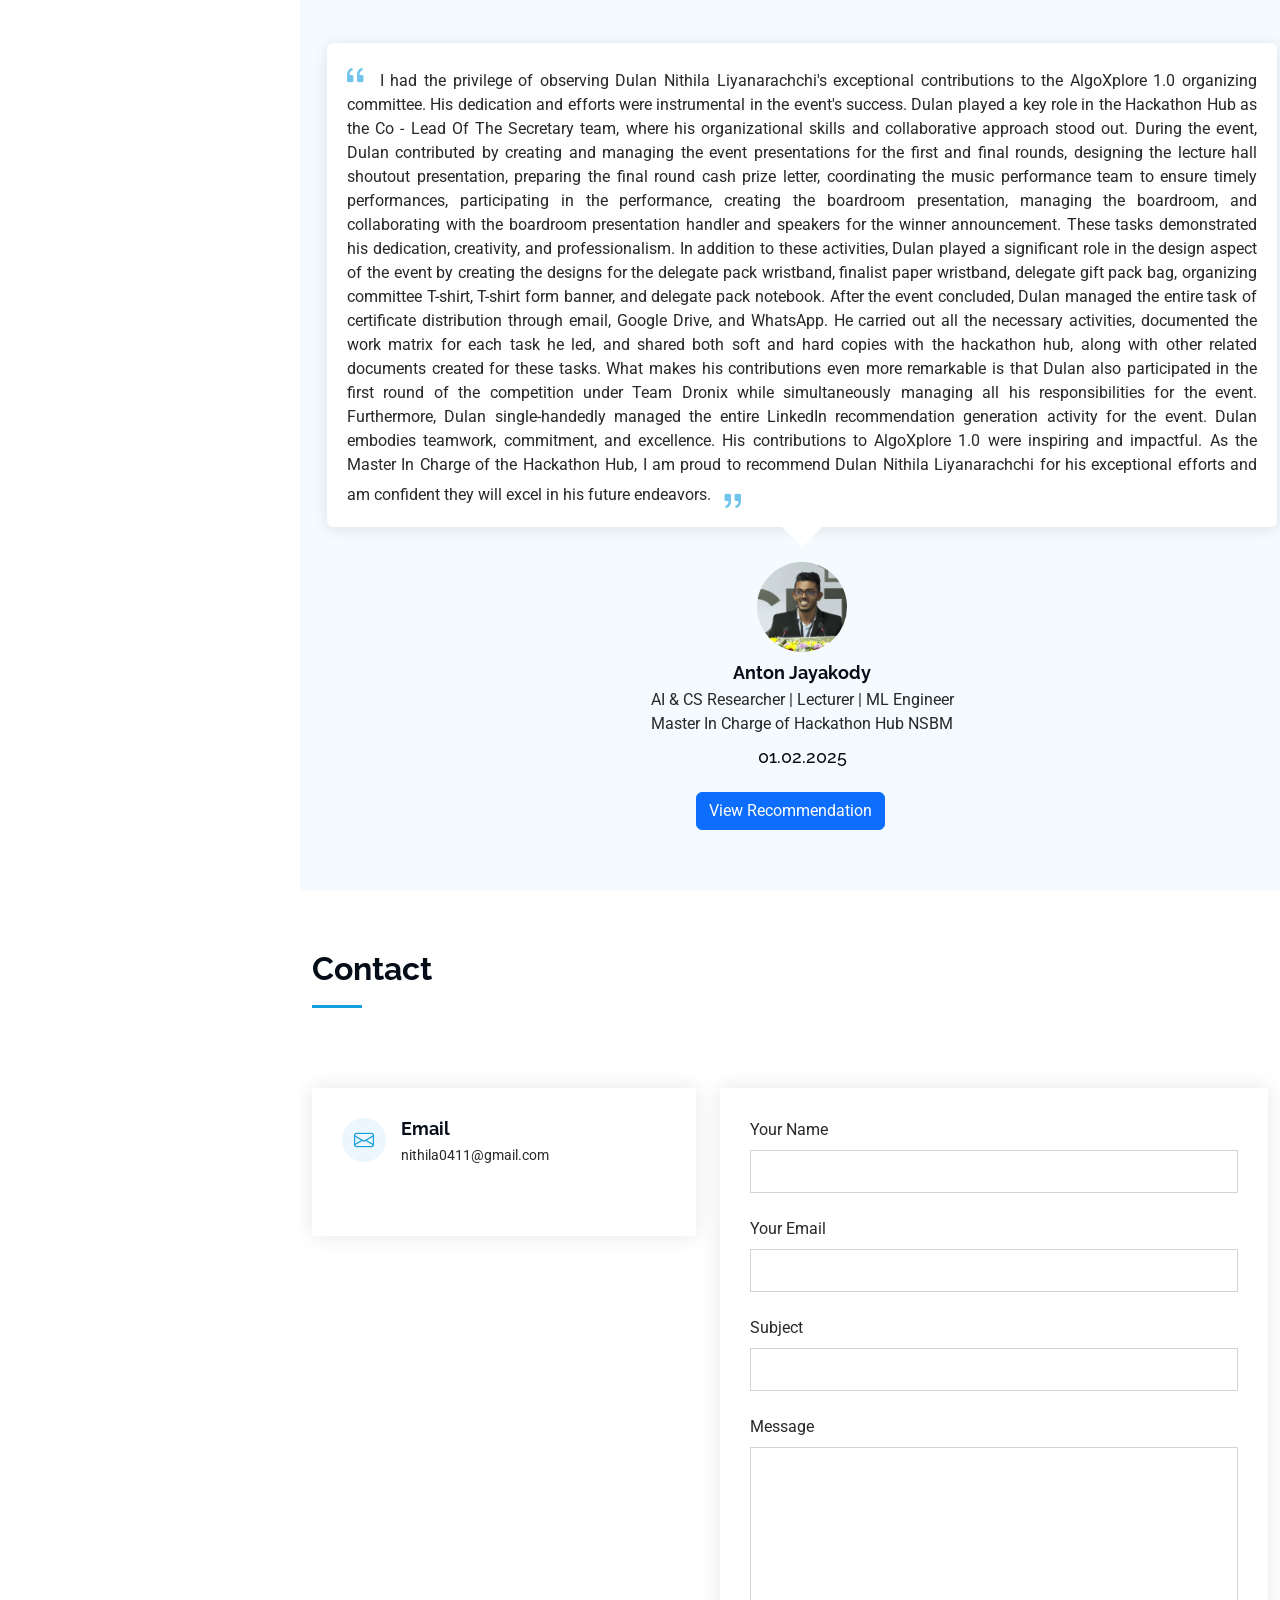
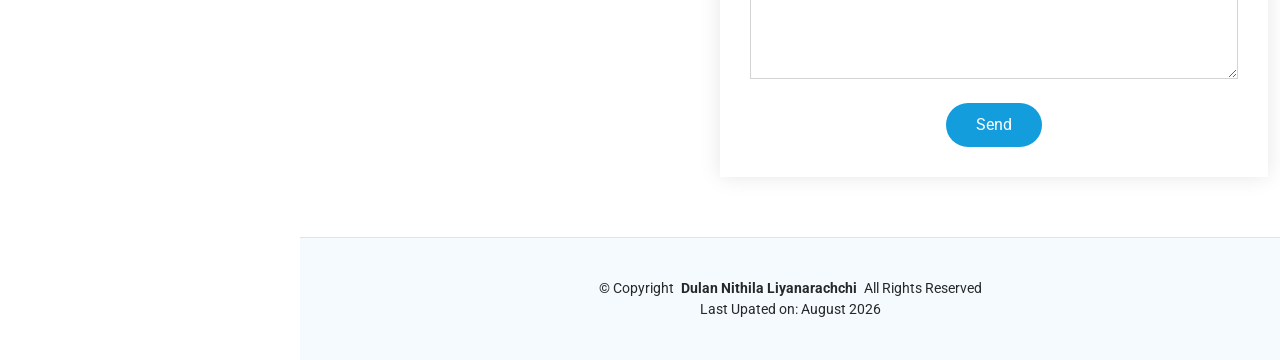
==== commit 046cee47: "Update index.html" ====
--- a/index.html
+++ b/index.html
@@ -725,13 +725,6 @@
                   <p>nithila0411@gmail.com</p>
                 </div>
               </div>
-              <div class="info-item d-flex" data-aos="fade-up" data-aos-delay="400">
-                <i class="bi bi-link-45deg flex-shrink-0"></i>
-                <div>
-                  <h3>Connect with me</h3>
-                  <p align="center"><img src="assets/img/QR.png" alt="Scan QR Code to Connect with Dulan Nithila Liyanarachchi" width="200"><br><em>If the QR code isn't working, <a href="https://nithilald.github.io/Dulan-Nithila-Liyanarachchi/connect.html" target="_blank">click here to connect</a>.</em> </p>
-                </div>
-              </div>
             </div>
           </div>
           <div class="col-lg-7">
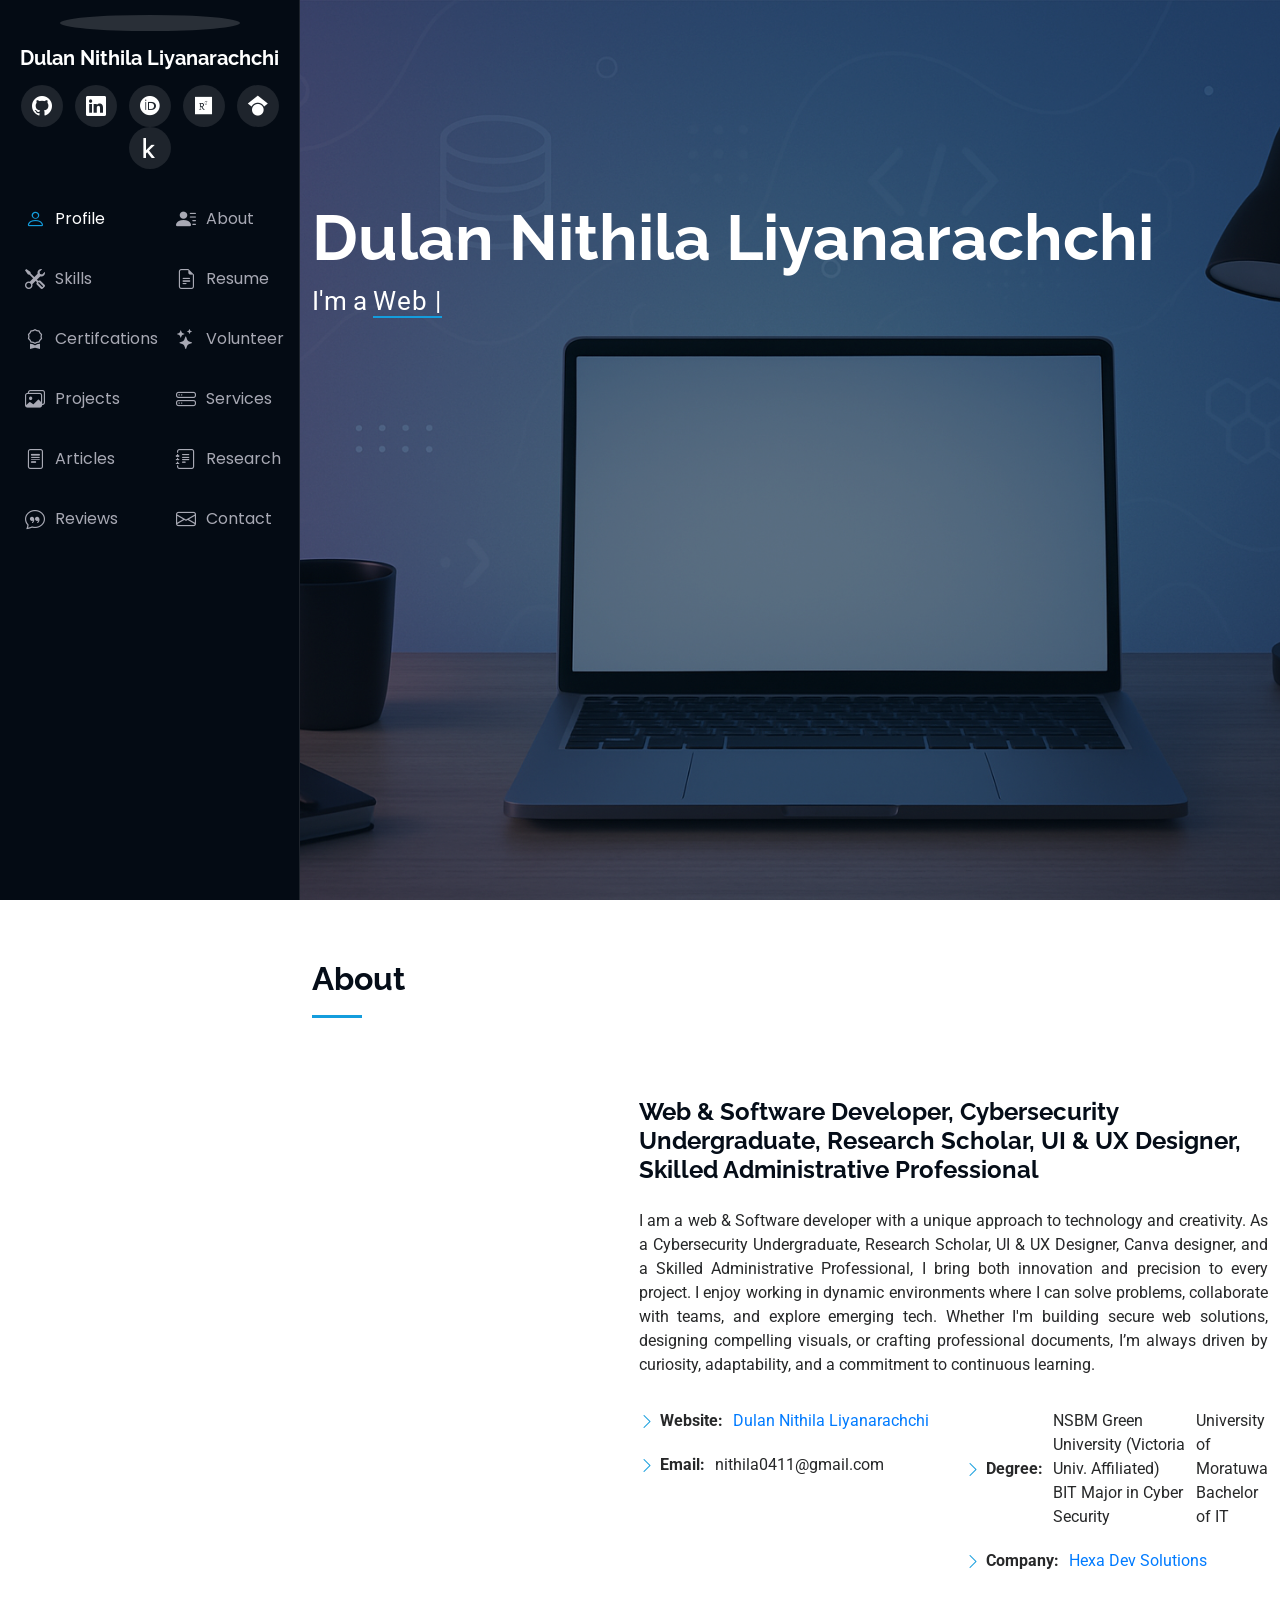
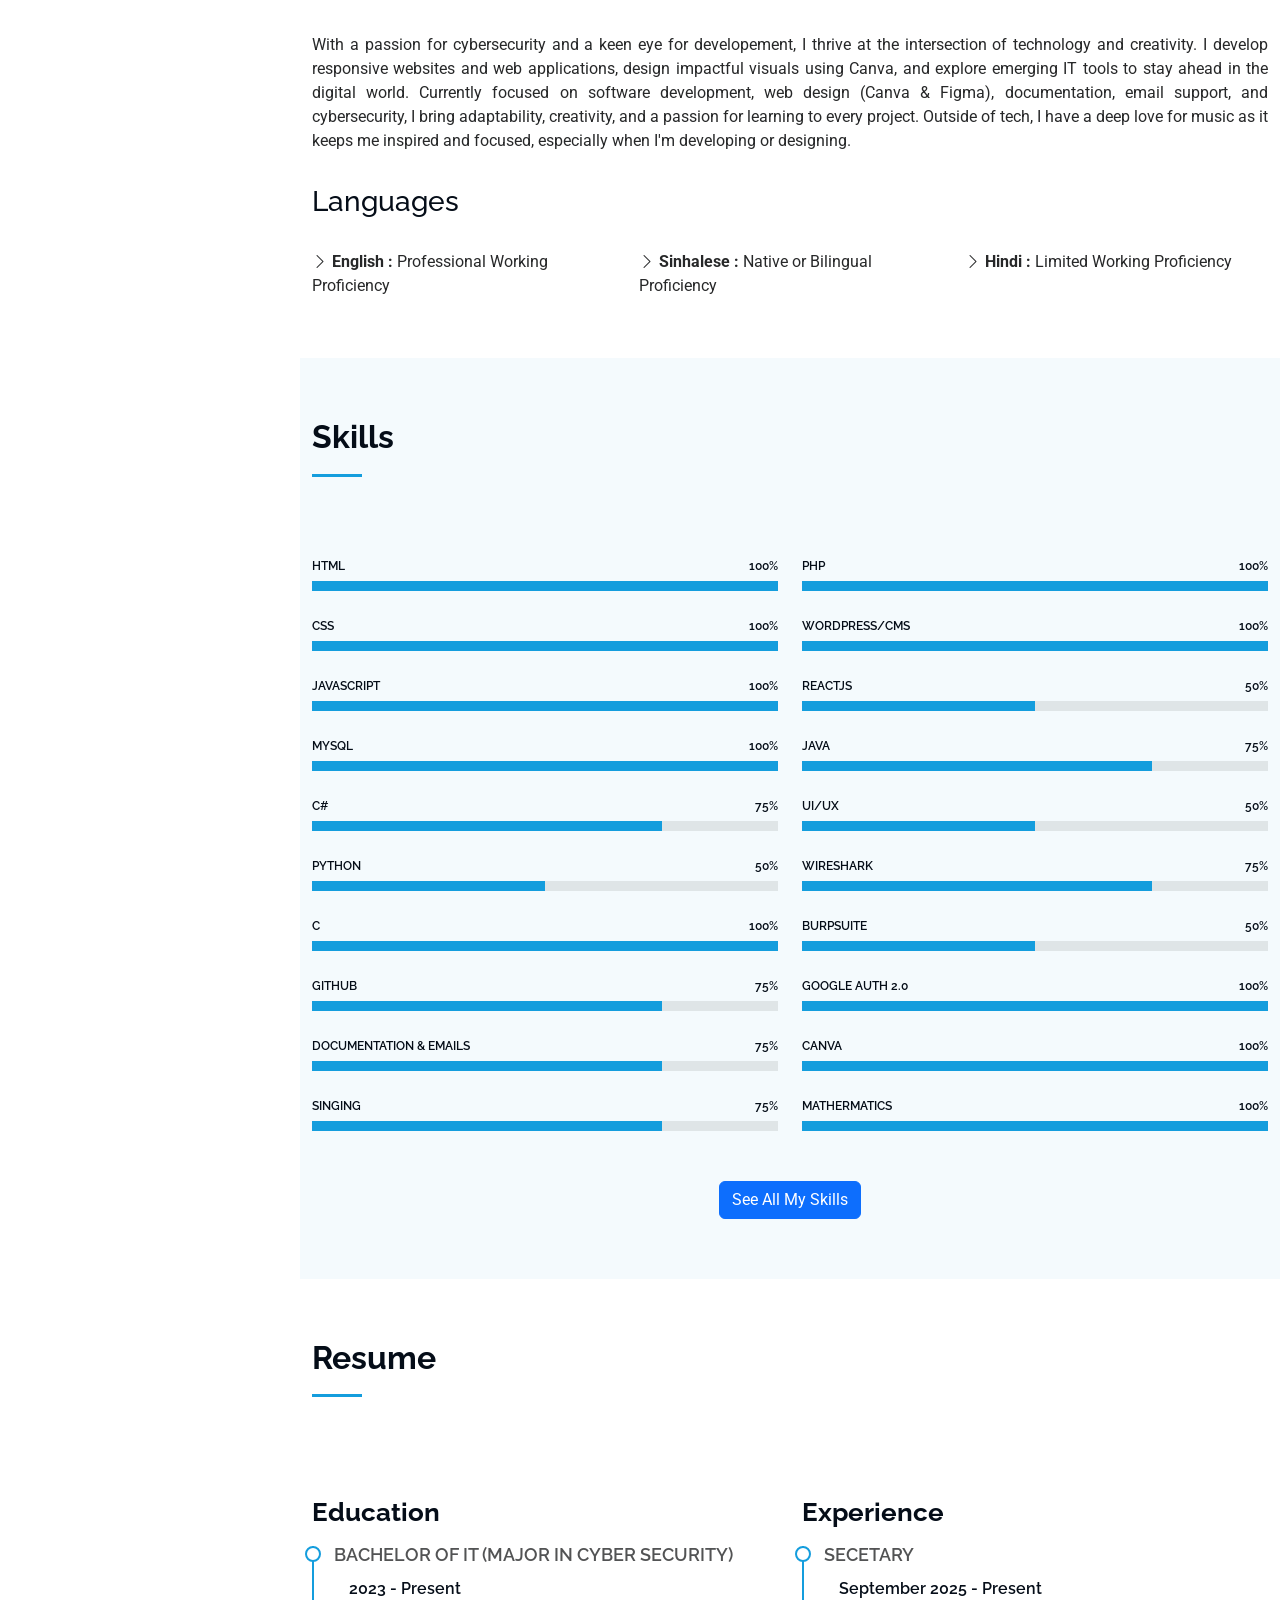
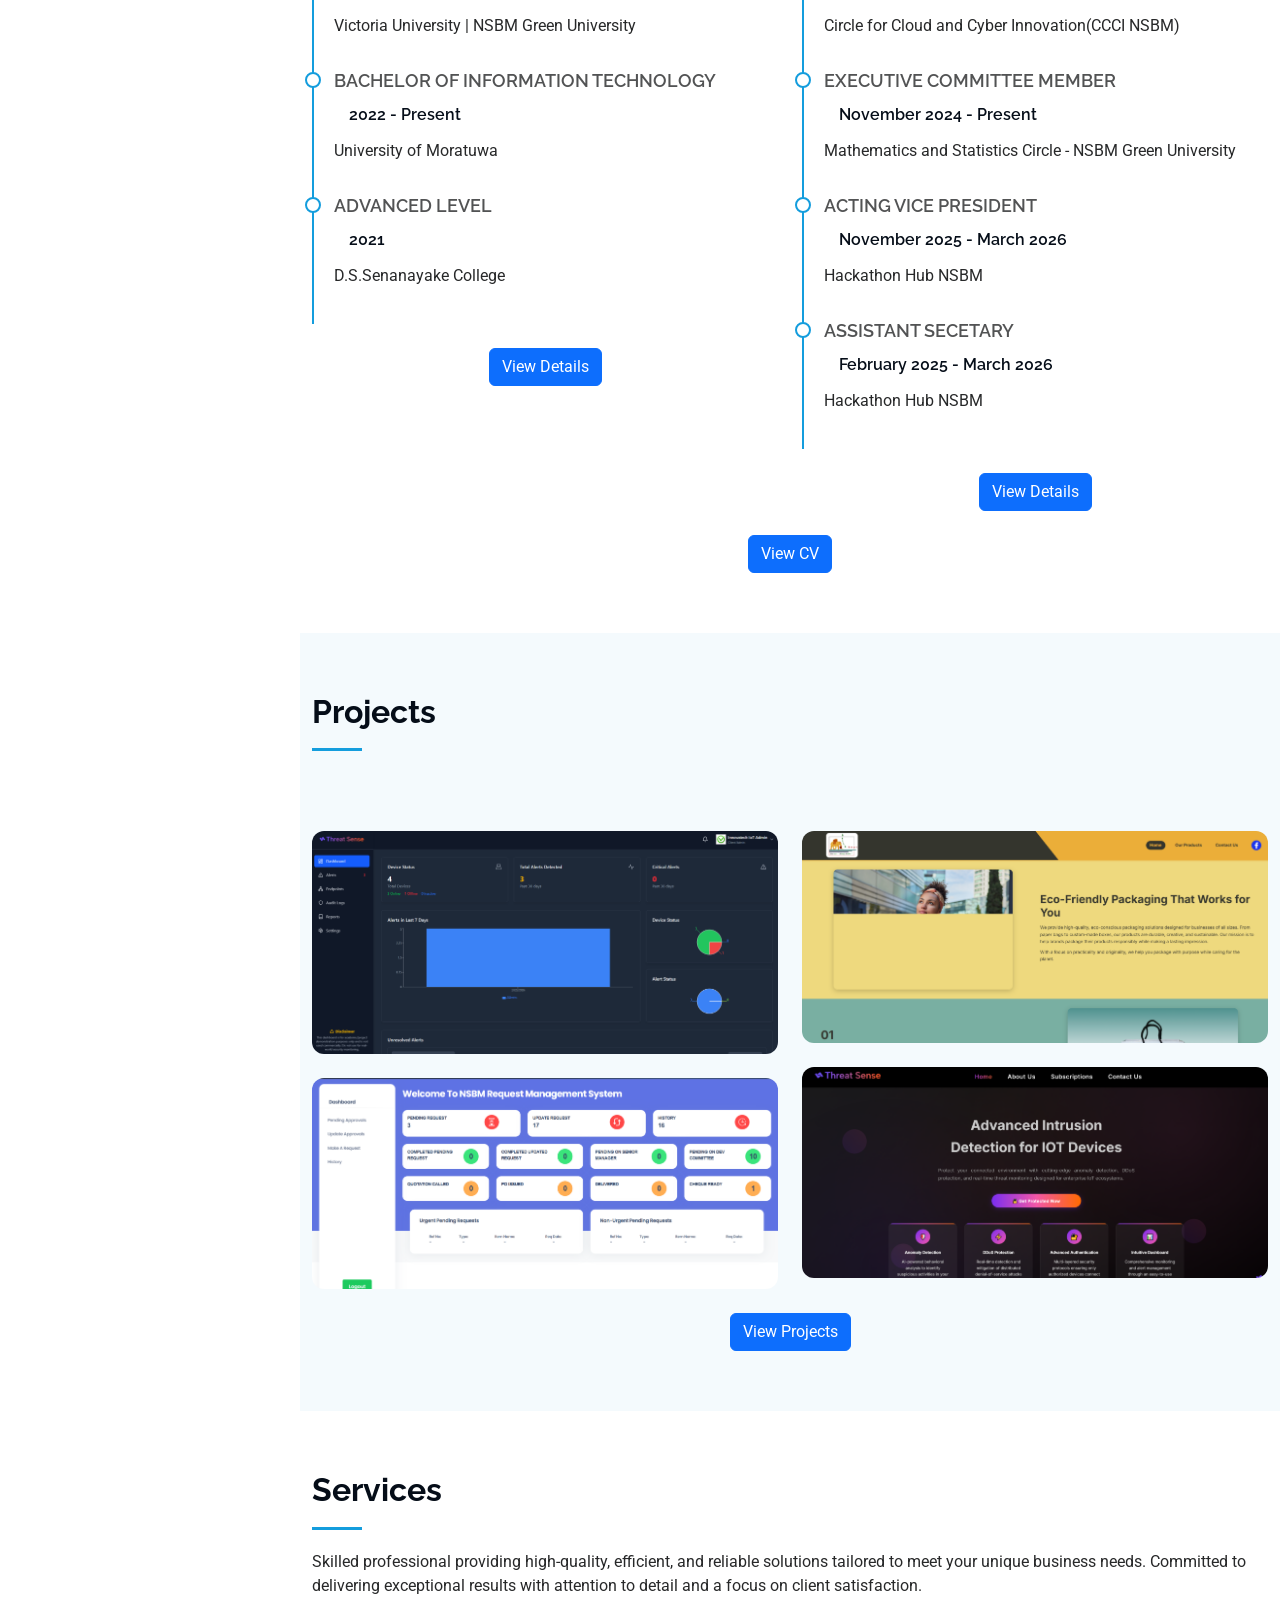
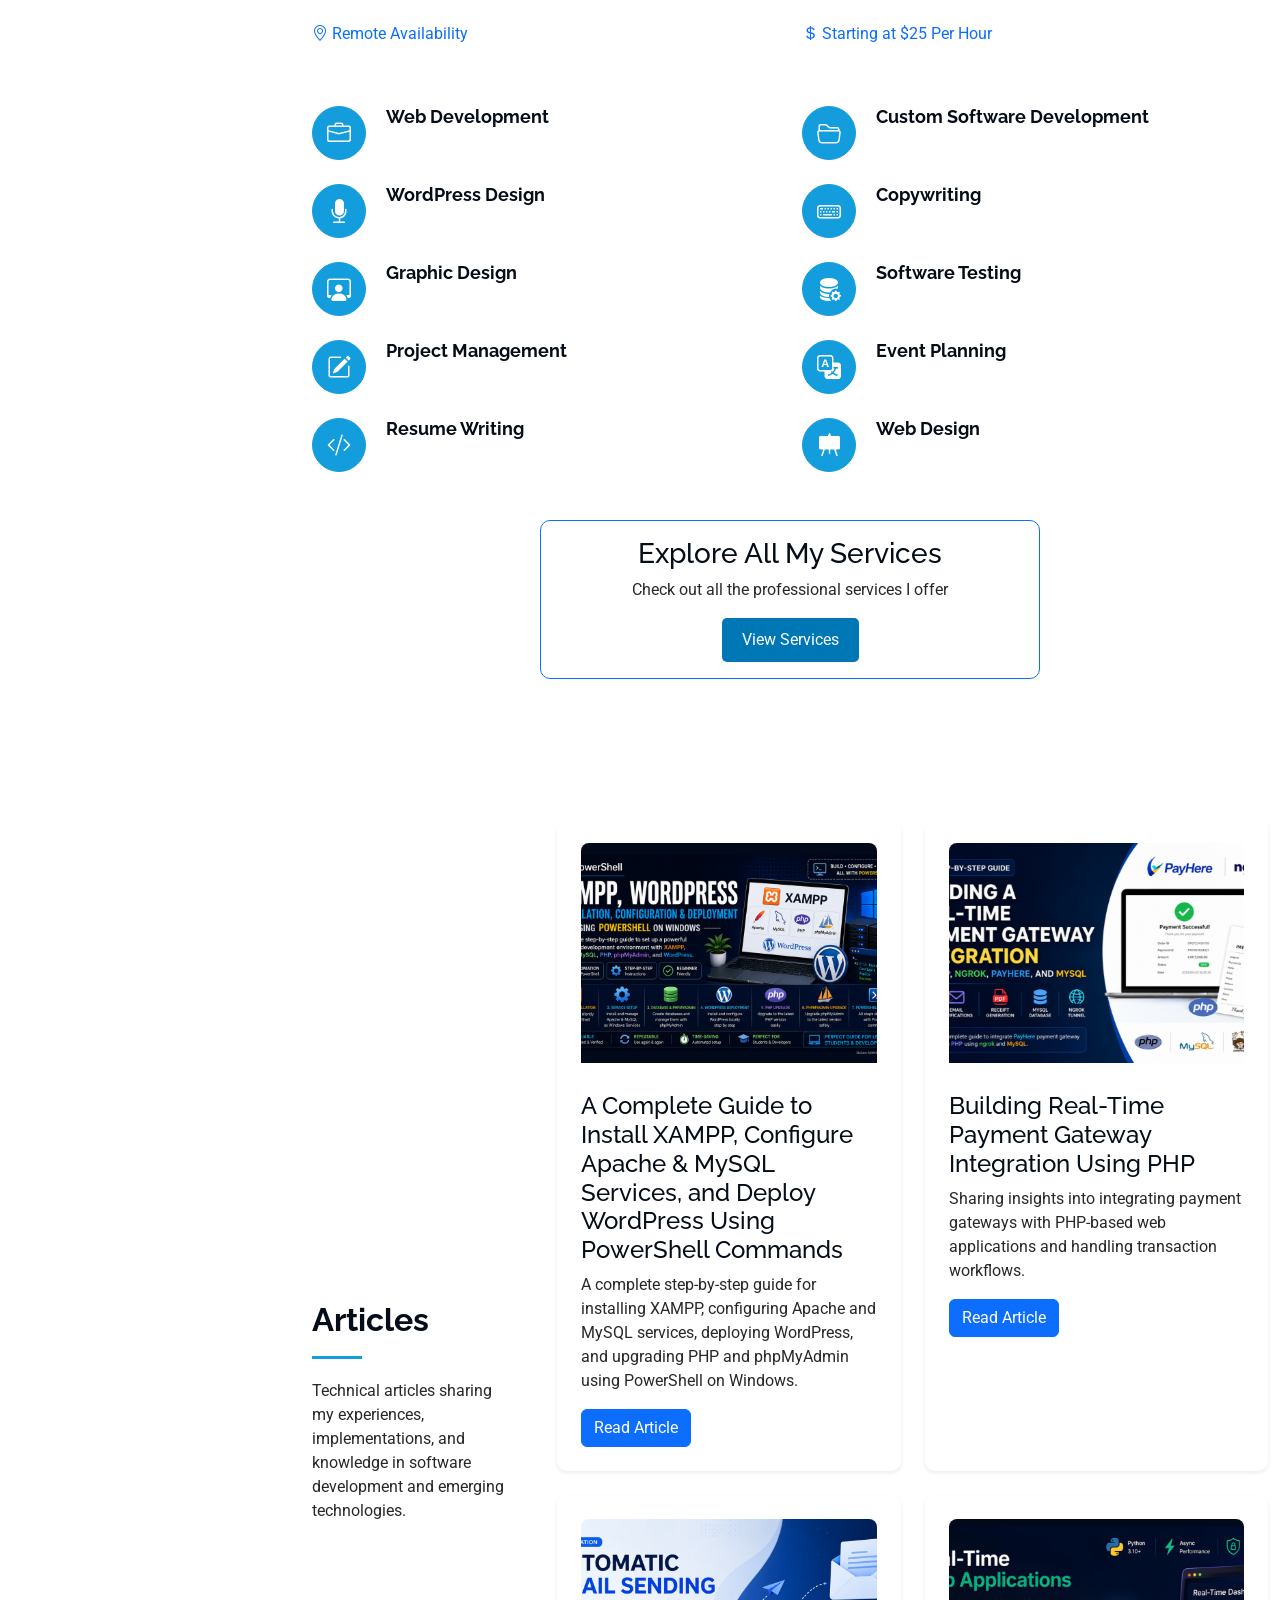
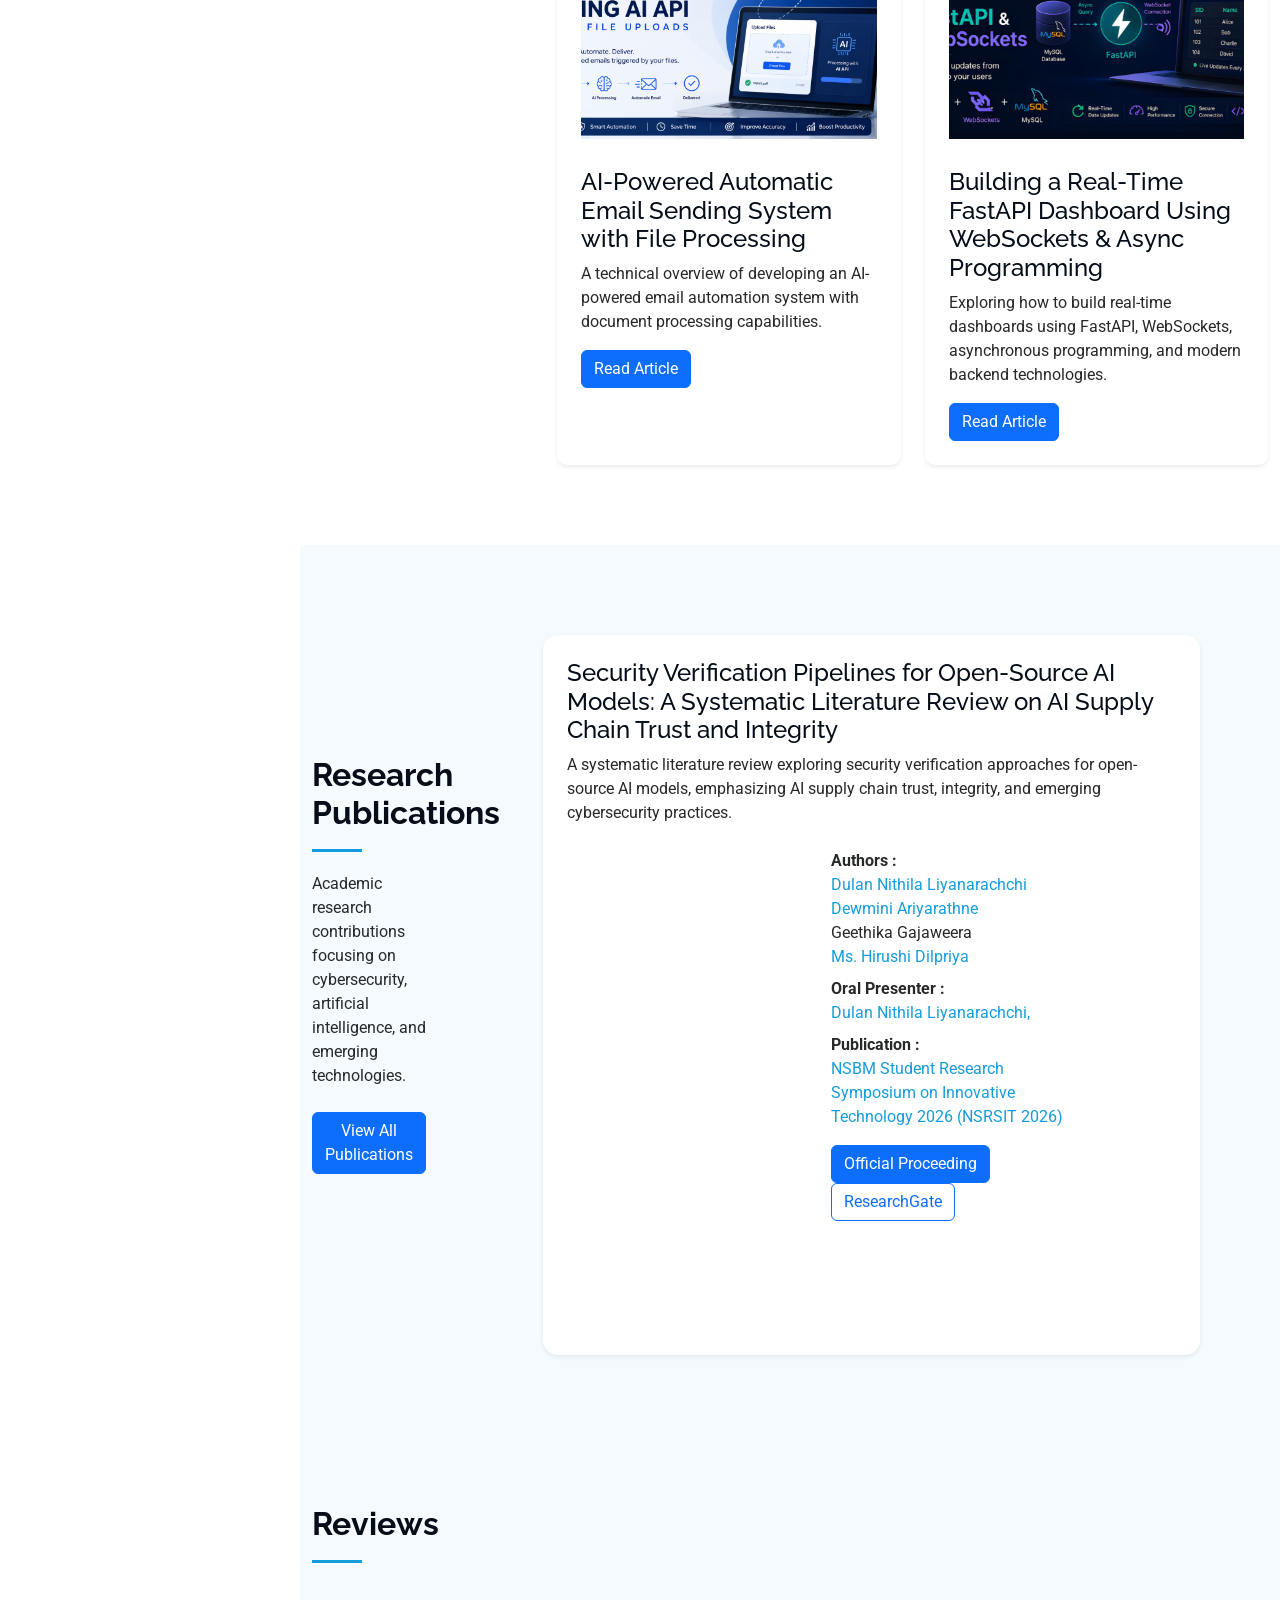
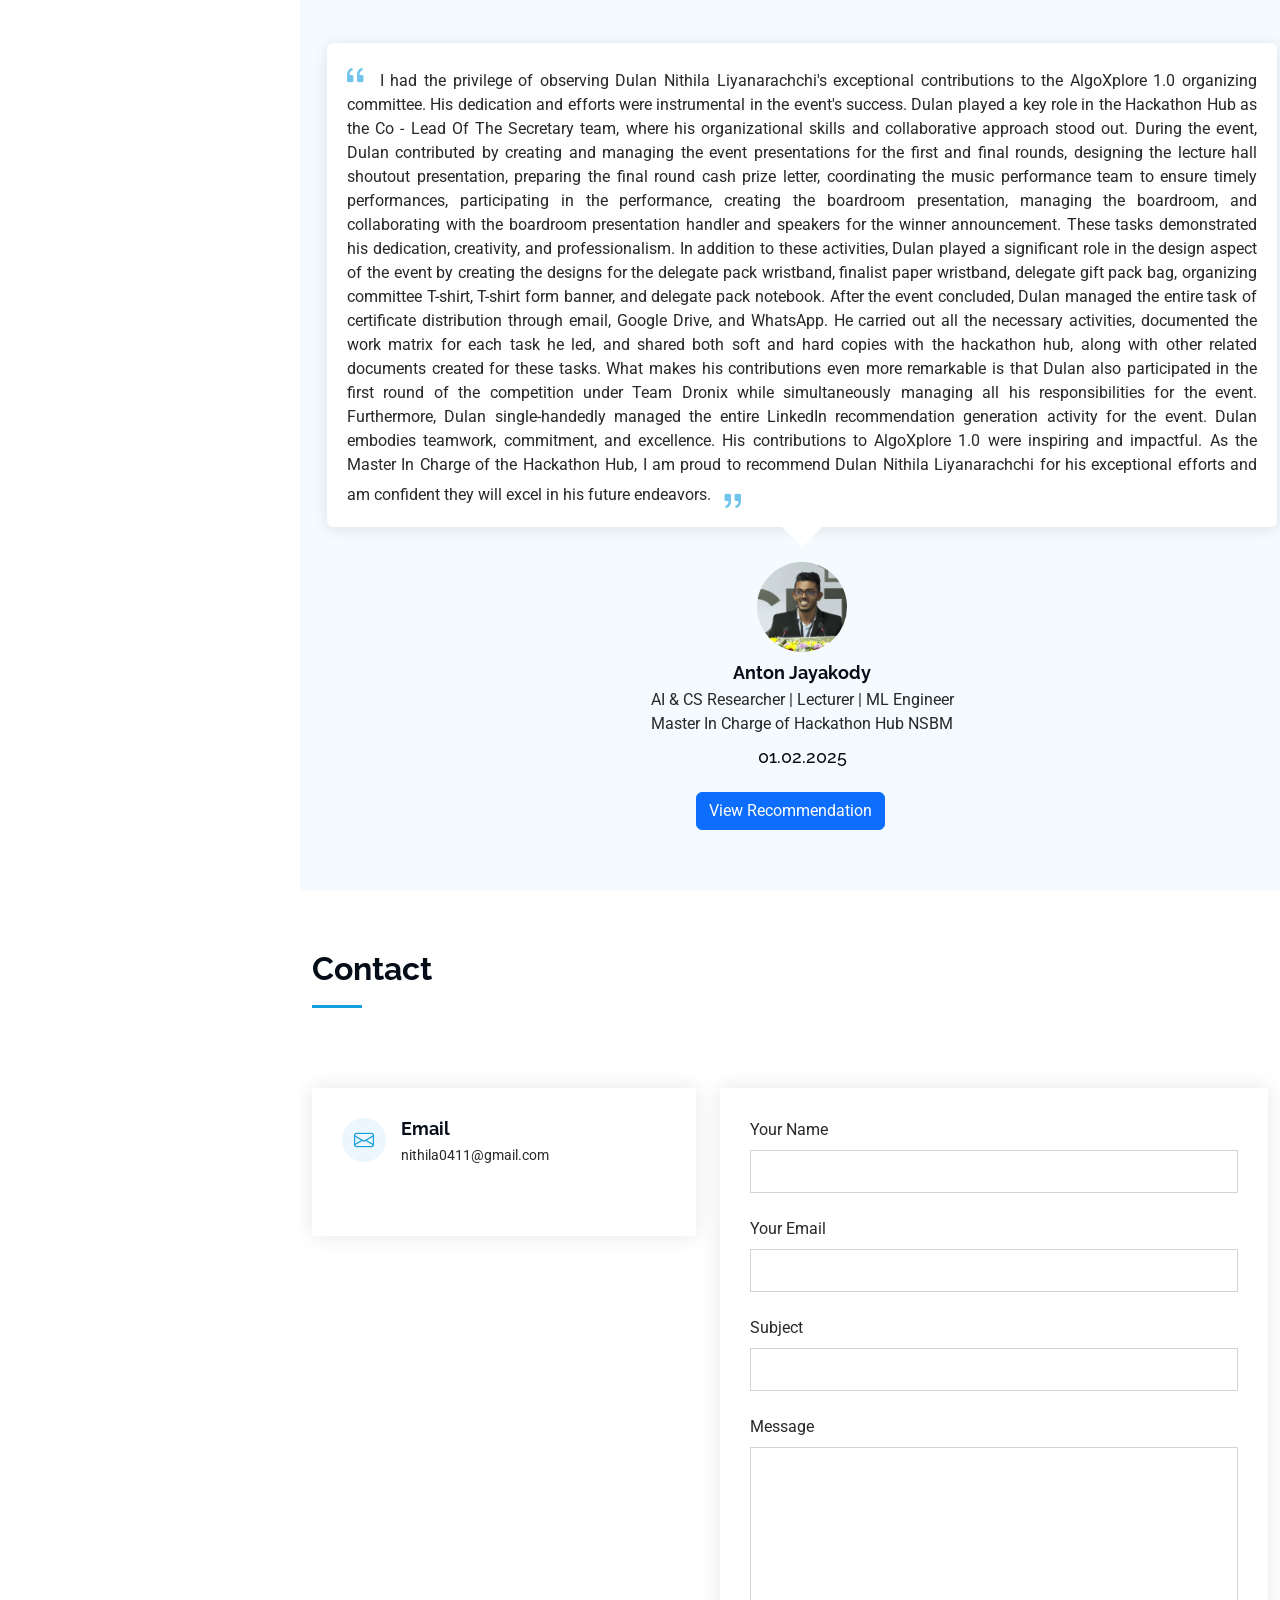
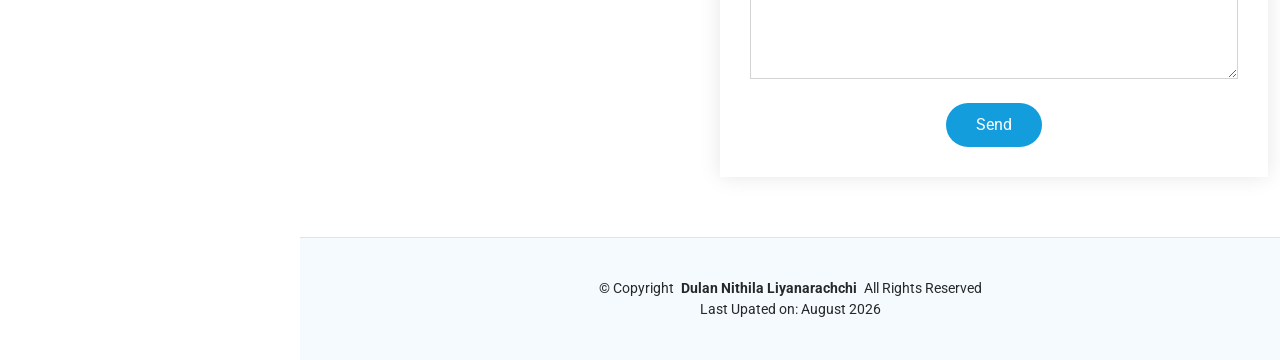
==== commit 642fd773: "Update index.html" ====
--- a/index.html
+++ b/index.html
@@ -35,6 +35,7 @@
       <a href="https://orcid.org/0009-0003-6545-277X" target="_blank" class="orcid"><i class="fa-brands fa-orcid"></i></a>
       <a href="https://www.researchgate.net/profile/Dulan-Liyanarachchi?ev=hdr_xprf" target="_blank" class="researchgate"><i class="fa-brands fa-researchgate"></i></a>
       <a href="https://scholar.google.com/citations?user=wedLujYAAAAJ&hl=en" target="_blank" class="googlescholar"><i class="fa-brands fa-google-scholar"></i></a>
+      <a href="https://www.kaggle.com/dulannliyanarachchi" target="_blank" class="kaggle"><i class="fa-brands fa-kaggle"></i></a>
     </div>
     <nav id="navmenu" class="navmenu">
       <div class="row">
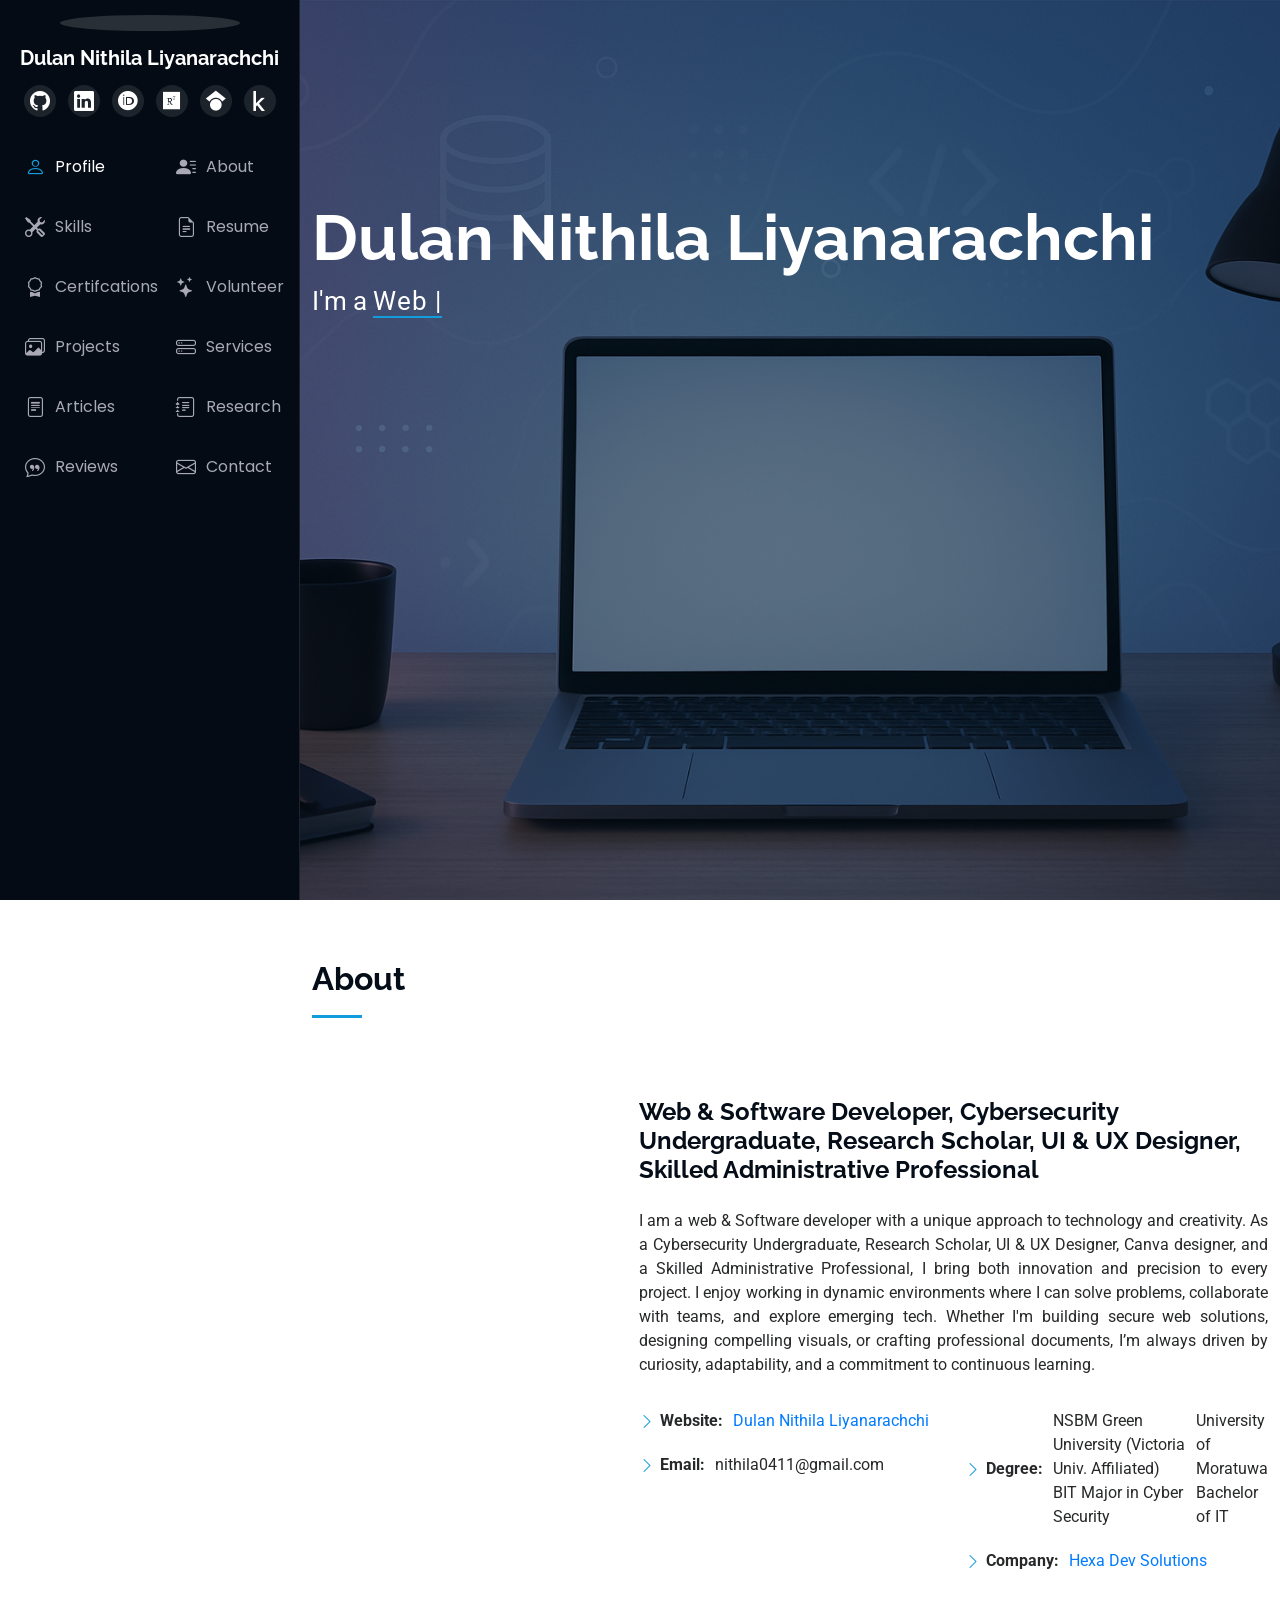
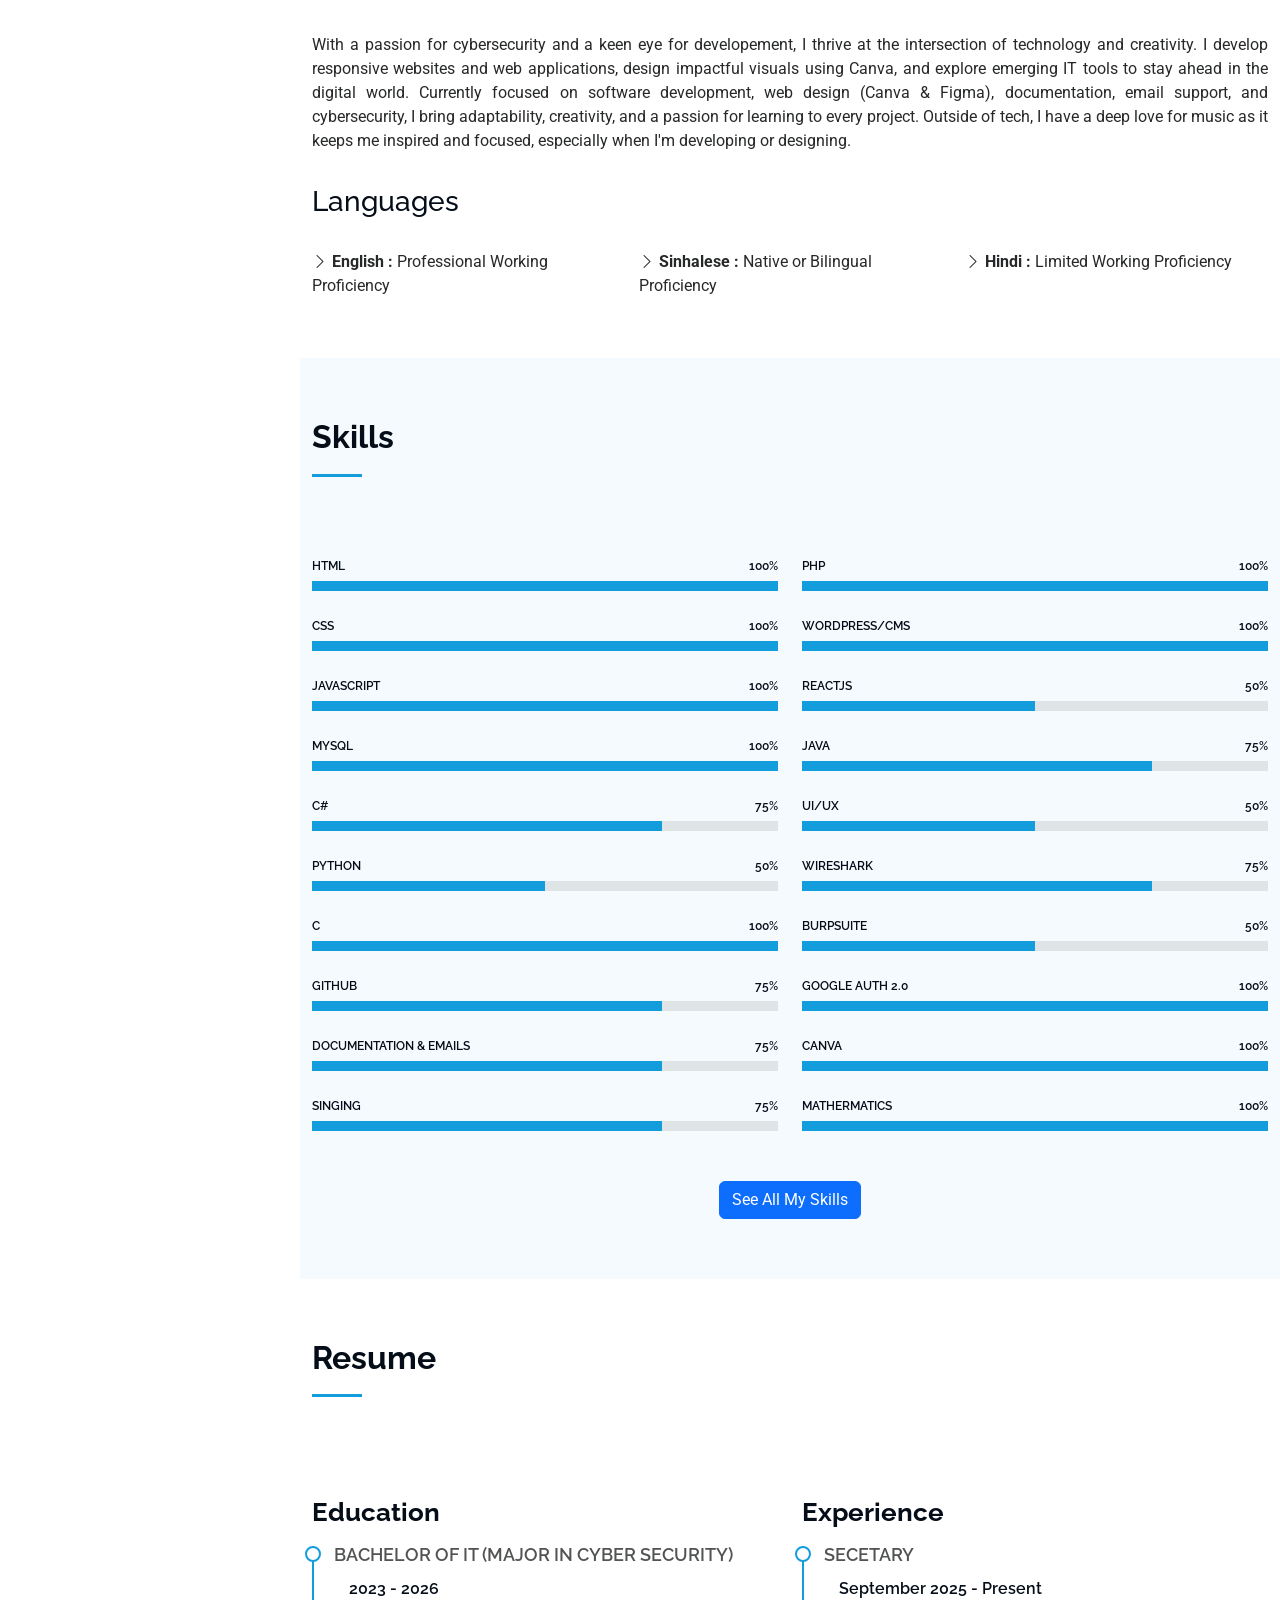
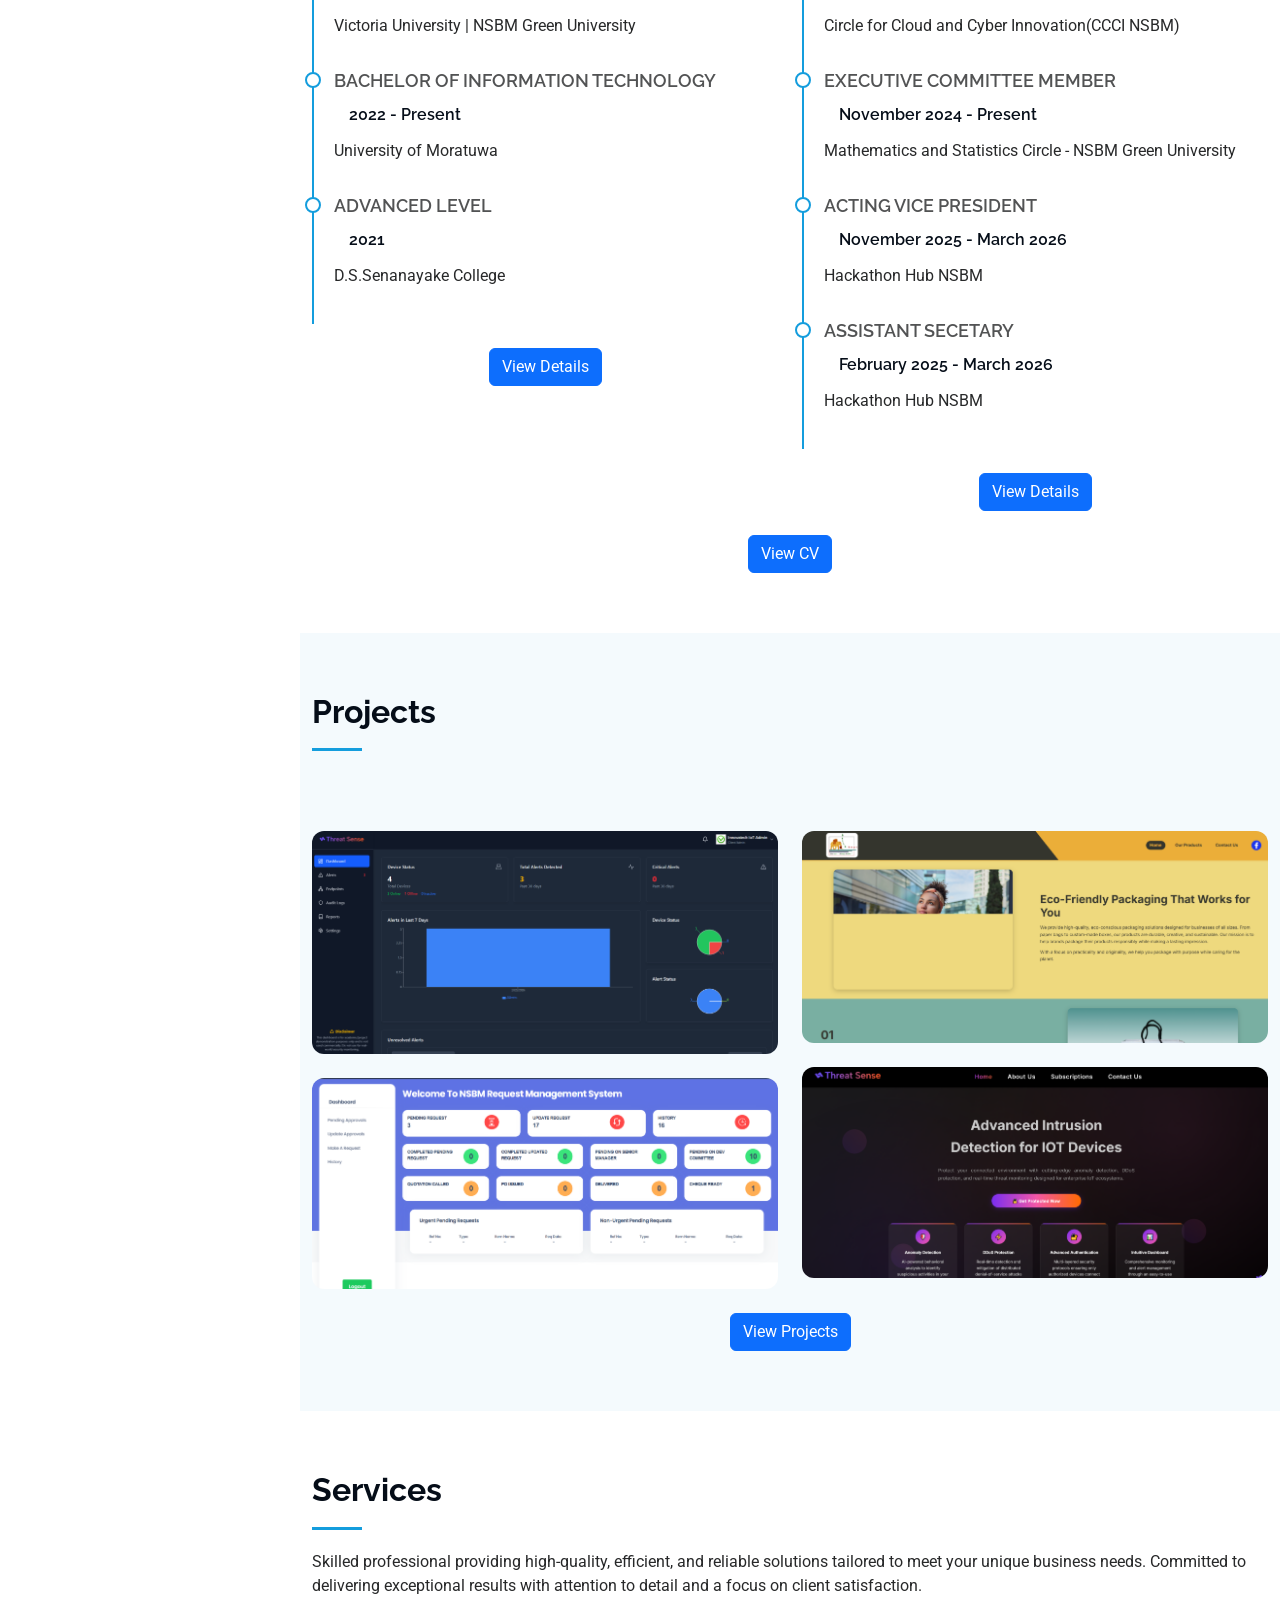
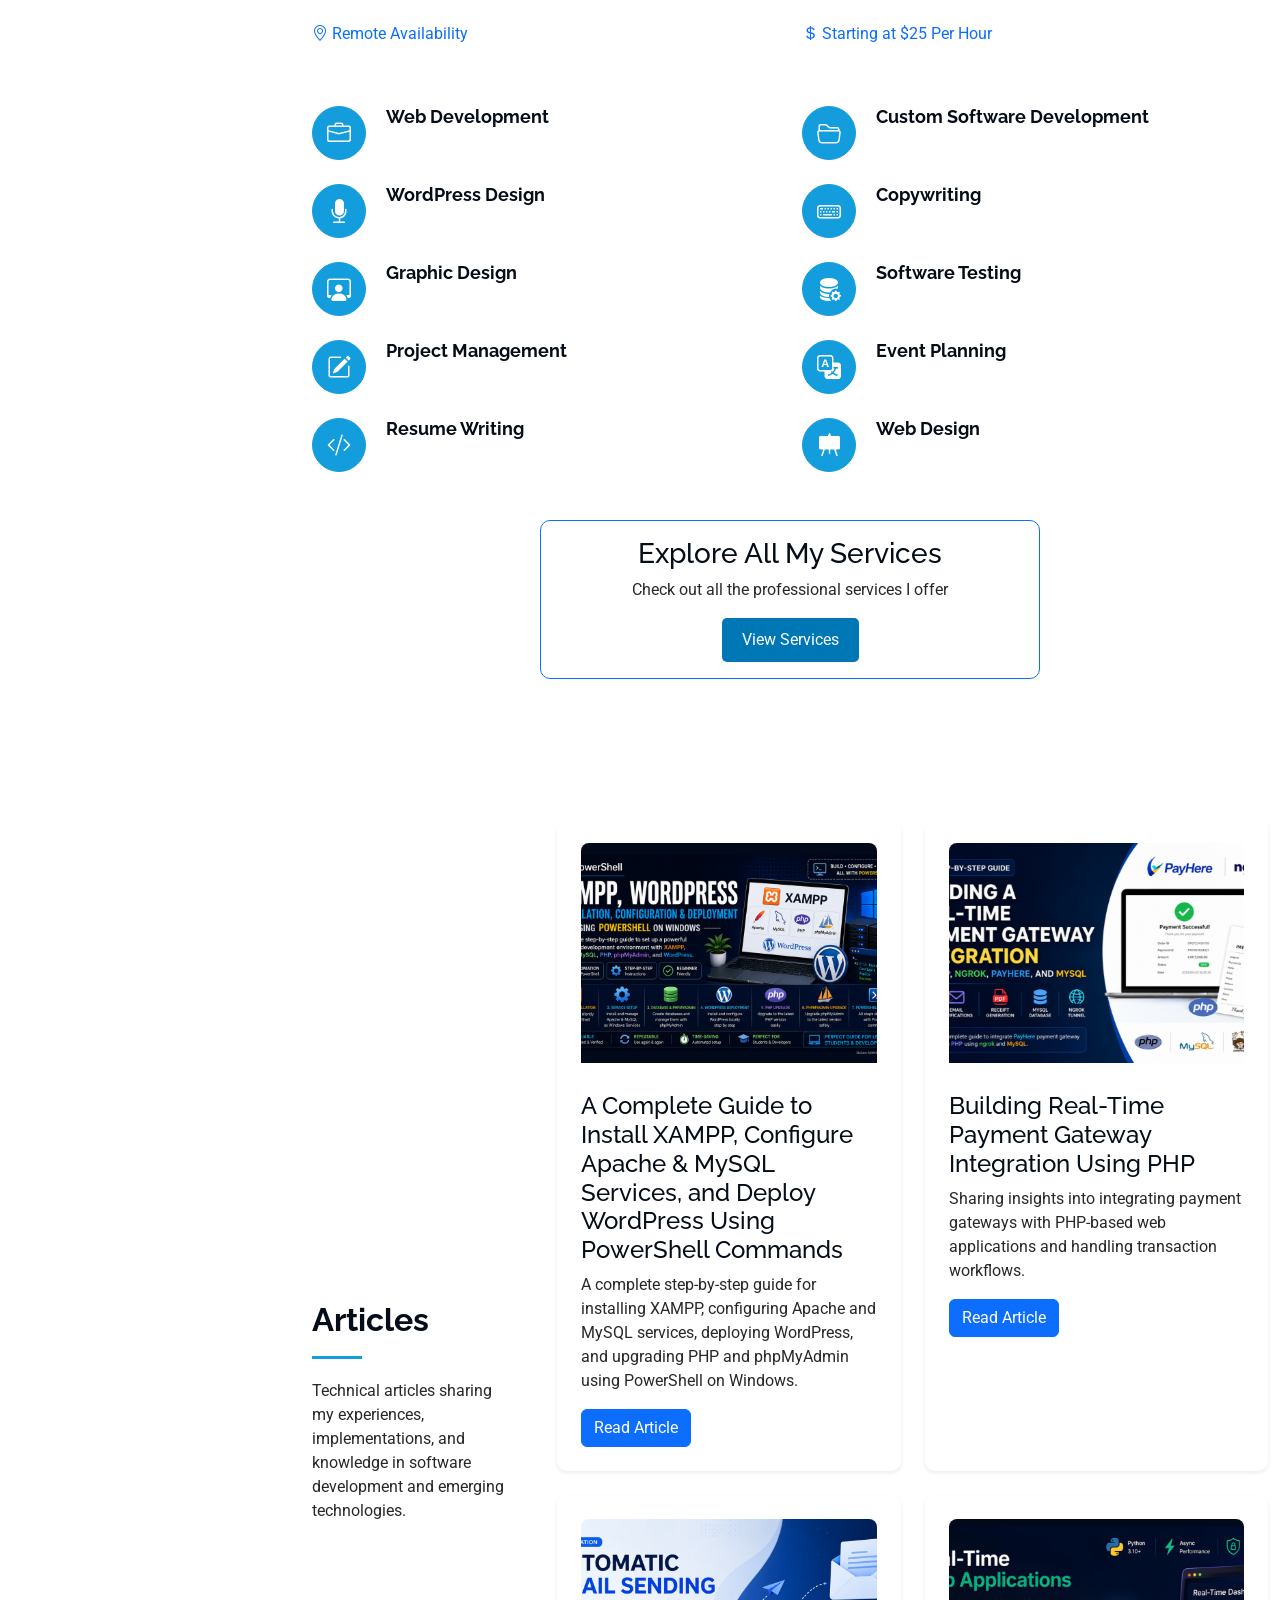
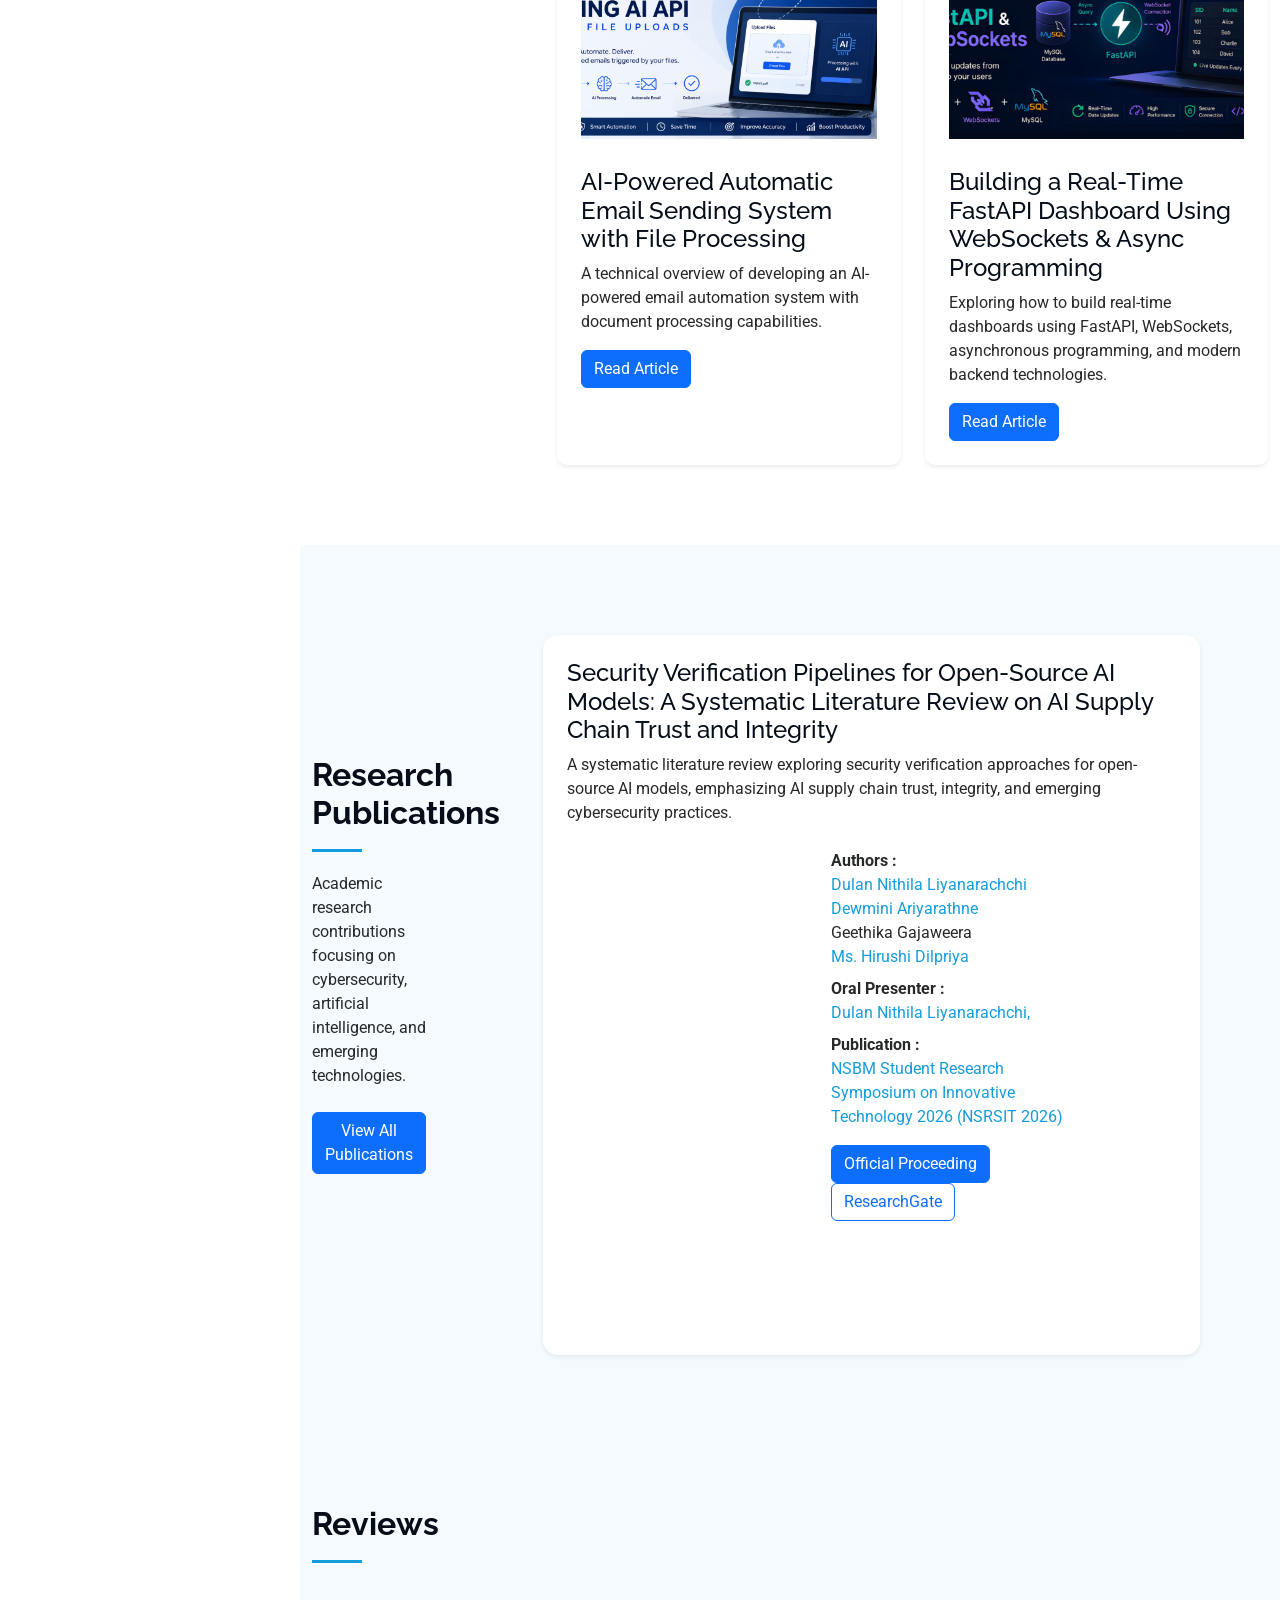
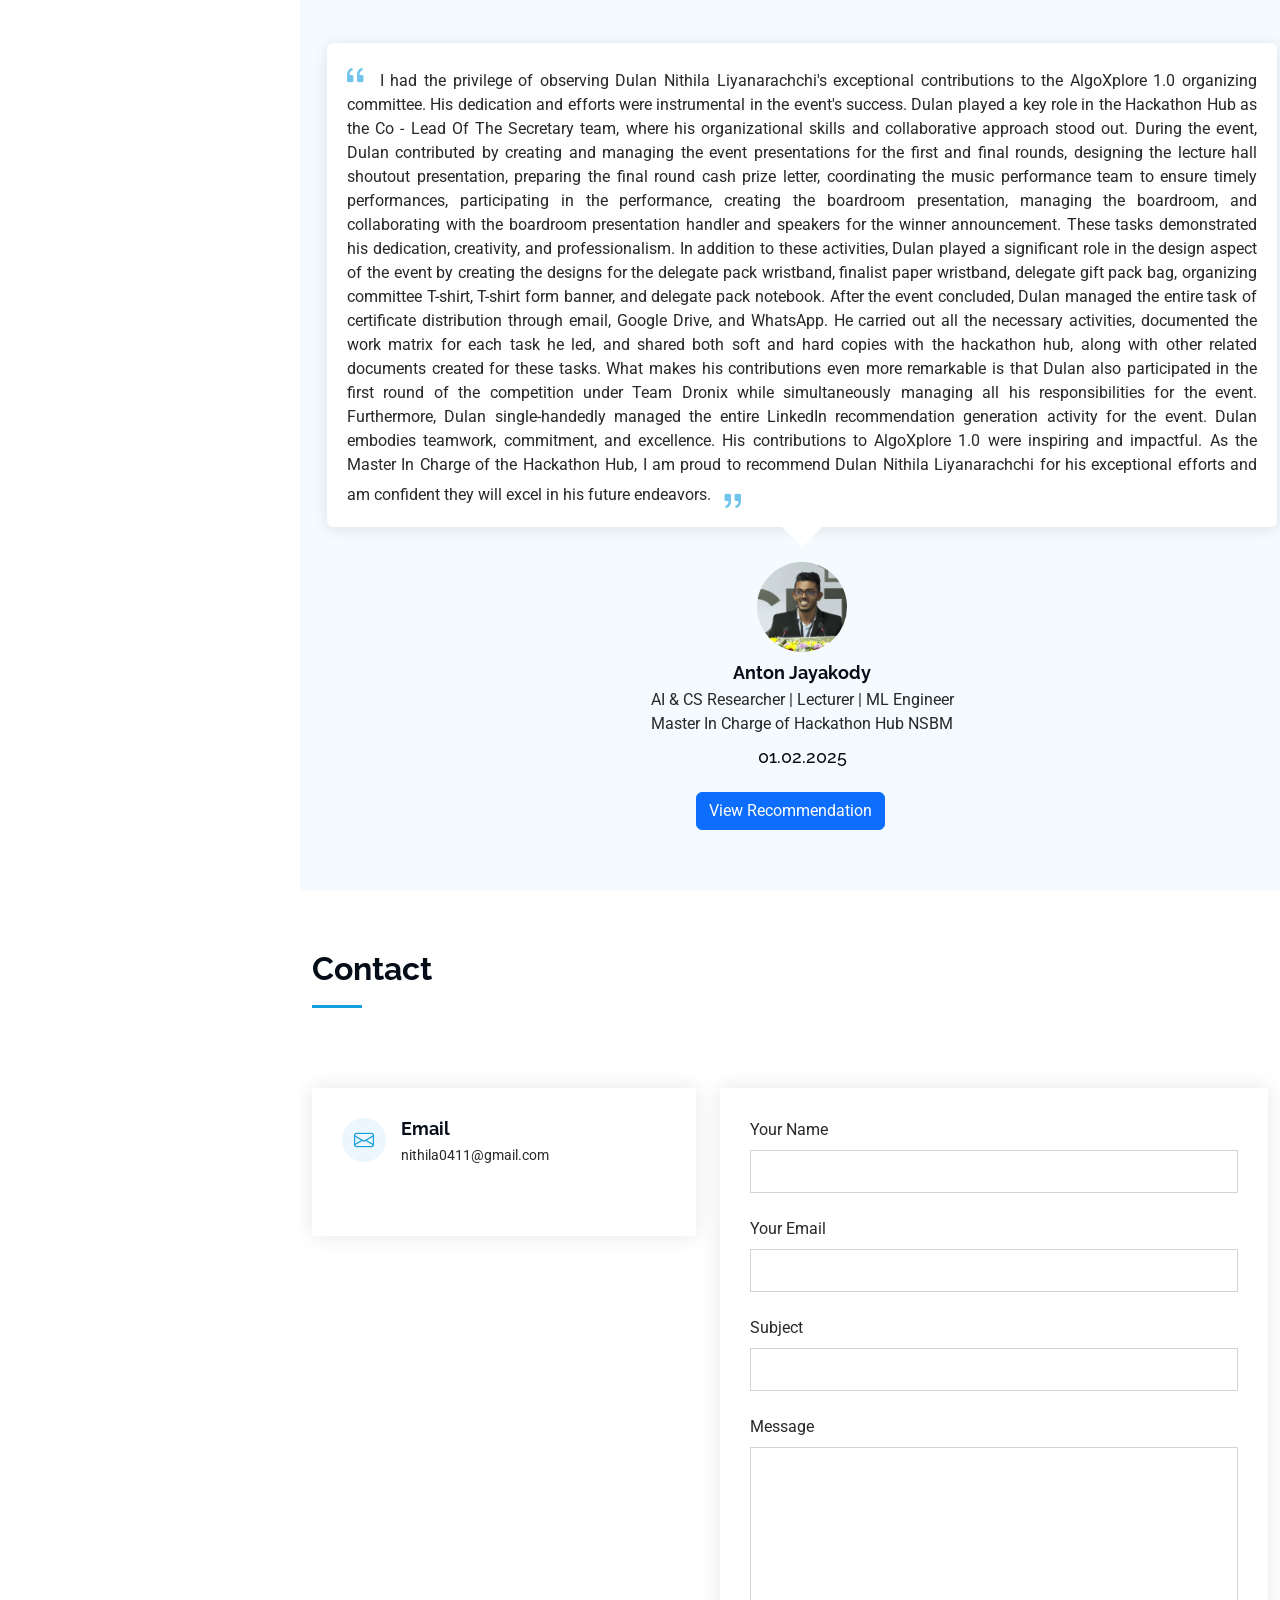
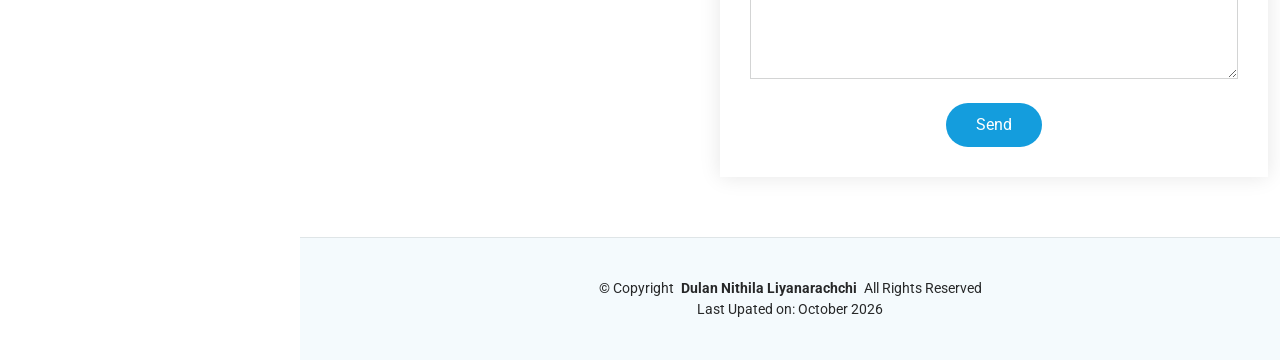
==== commit d45dc8a9: "Update index.html" ====
--- a/index.html
+++ b/index.html
@@ -308,7 +308,7 @@
             <h3 class="resume-title">Education</h3>
             <div class="resume-item">
               <h4>Bachelor Of IT (Major In Cyber Security)</h4>
-              <h5>2023 - Present</h5>
+              <h5>2023 - 2026</h5>
               <p>Victoria University | NSBM Green University</p>
             </div><!-- Edn Resume Item -->
 
@@ -760,7 +760,7 @@
 
     <div class="container">
       <div class="copyright text-center ">
-        <p>© <span>Copyright</span> <strong class="px-1 sitename">Dulan Nithila Liyanarachchi</strong> <span>All Rights Reserved</span><br>Last Upated on: August 2026</p>
+        <p>© <span>Copyright</span> <strong class="px-1 sitename">Dulan Nithila Liyanarachchi</strong> <span>All Rights Reserved</span><br>Last Upated on: October 2026</p>
       </div>
     </div>
 
--- a/assets/main.css
+++ b/assets/main.css
@@ -195,8 +195,8 @@
   margin: 0 4px;            /* Slightly increased spacing between circles */
   border-radius: 50%;
   text-align: center;
-  width: 42px;              /* Slightly increased container size to match */
-  height: 42px;
+  width: 32px;              /* Slightly increased container size to match */
+  height: 32px;
   transition: 0.3s;
 }
 
